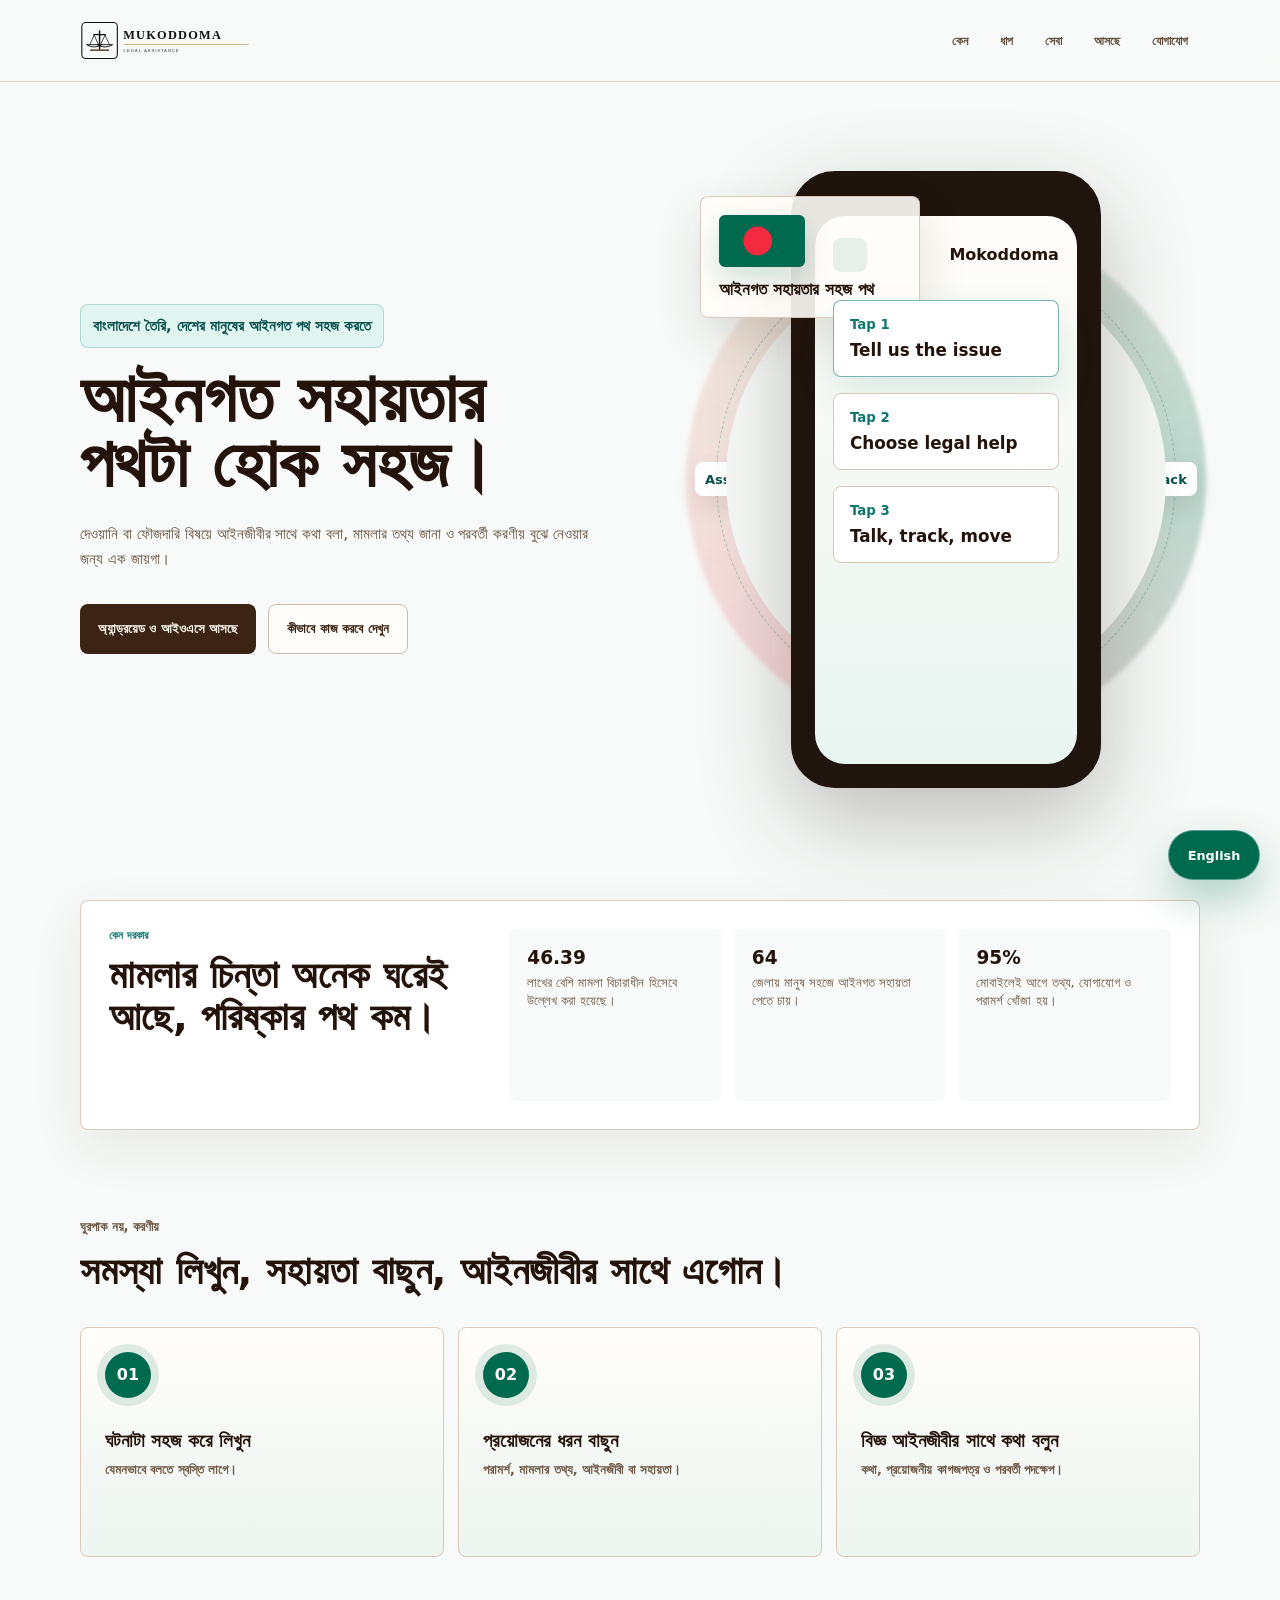
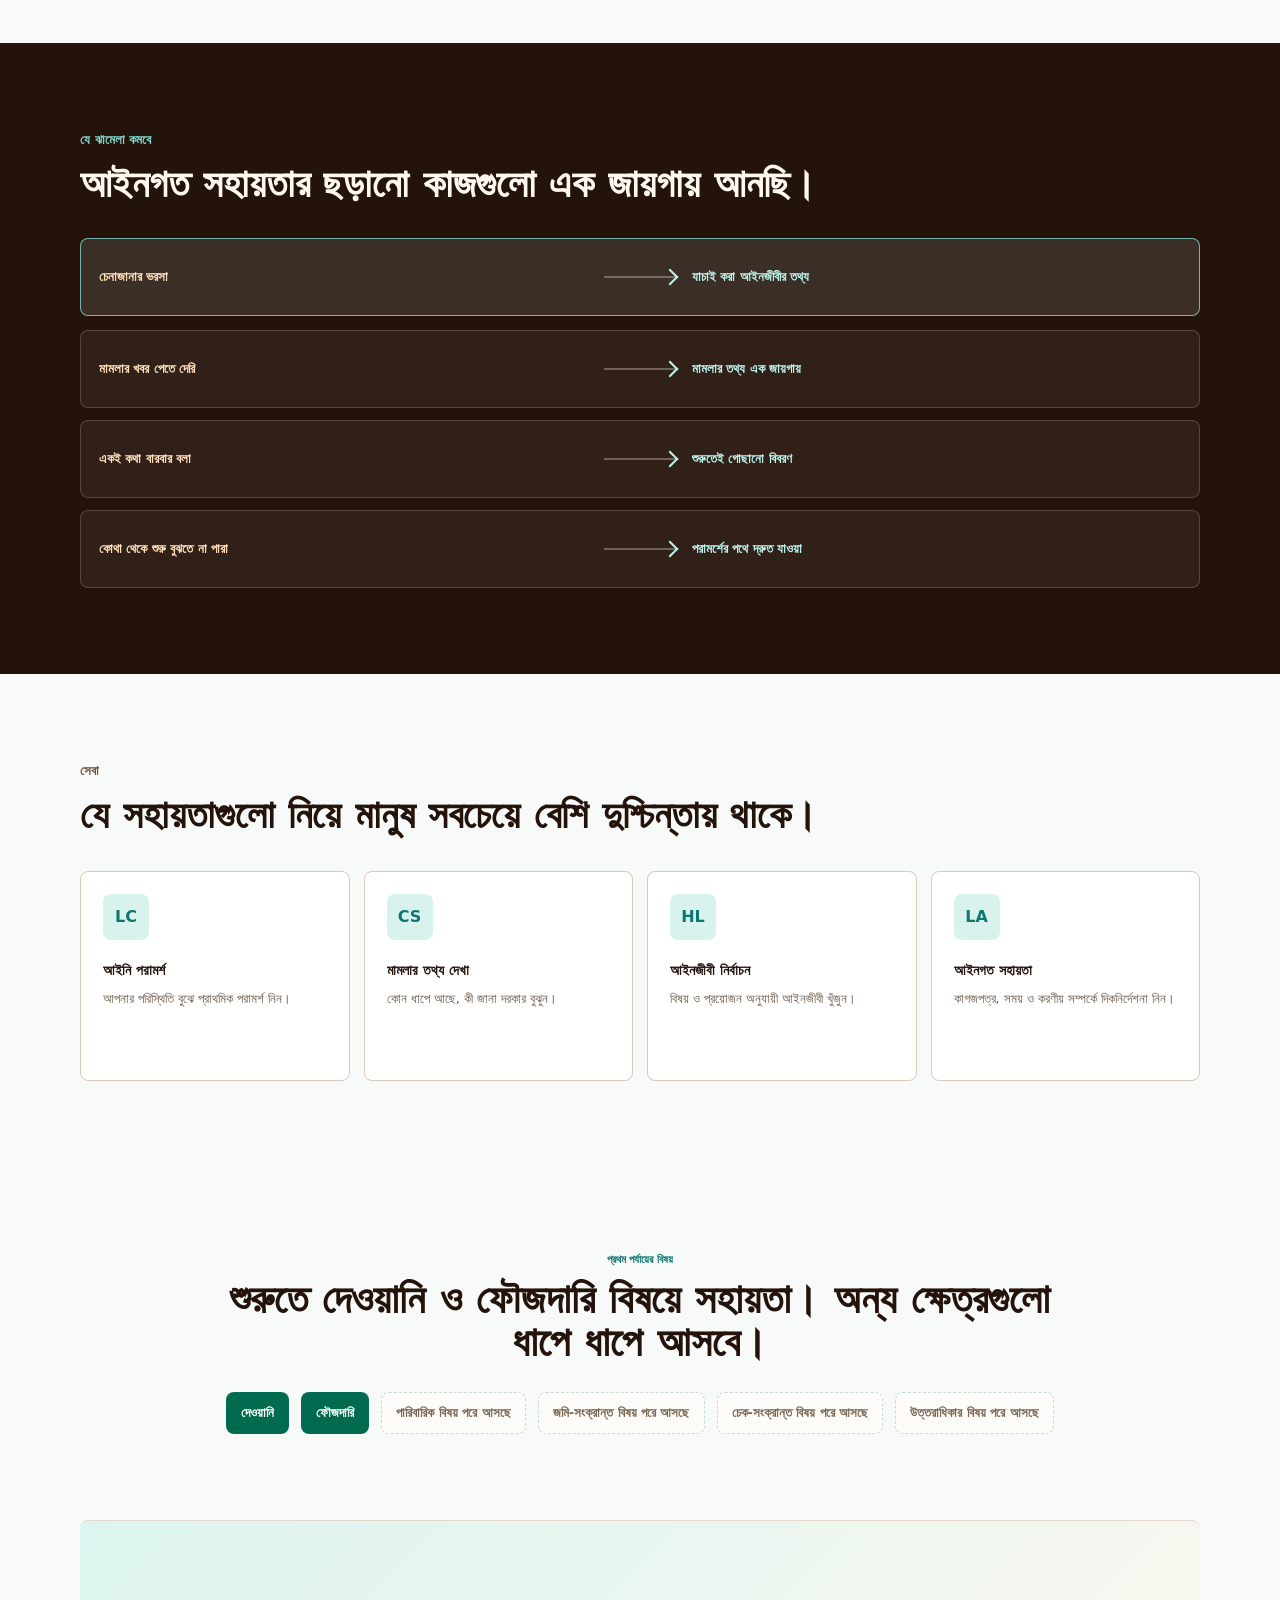
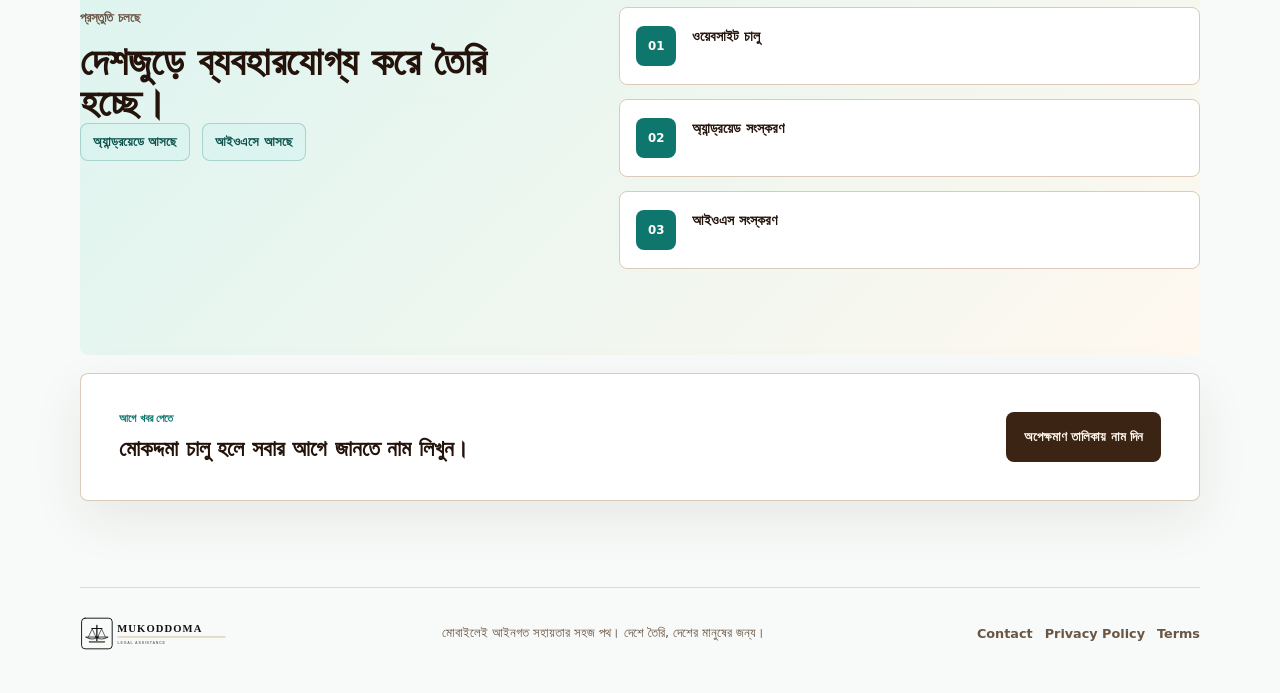
==== index.html @ 07369070 "Improve contact email fallback" ====
<!doctype html>
<html lang="en">
  <head>
    <meta charset="utf-8">
    <meta name="viewport" content="width=device-width, initial-scale=1">
    <meta name="theme-color" content="#f7efe5">
    <meta name="description" content="Mokoddoma is Bangladesh's own mobile-first legal help platform, launching soon on Android and iOS for faster lawyer consultation, case tracking, and legal assistance.">
    <meta name="robots" content="index, follow">
    <meta property="og:type" content="website">
    <meta property="og:url" content="https://mokoddoma.com/">
    <meta property="og:title" content="Mokoddoma | Bangladesh's Legal Help App, Launching Soon">
    <meta property="og:description" content="Built for Bangladesh: legal consultation, case status support, verified lawyer discovery, and guidance in Bangla and English.">
    <meta property="og:image" content="https://mokoddoma.com/assets/og.png">
    <meta name="twitter:card" content="summary_large_image">
    <meta name="twitter:title" content="Mokoddoma | Bangladesh's Legal Help App">
    <meta name="twitter:description" content="Bangladesh's mobile-first legal help app. Android and iOS launching soon.">
    <title>Mokoddoma | Bangladesh's Legal Help App</title>
    <link rel="canonical" href="https://mokoddoma.com/">
    <link rel="icon" href="./assets/favicon.png">
    <link rel="preload" href="./assets/mukoddoma_logo_en_whitebg.svg" as="image">
    <link rel="preload" href="./assets/bangladesh-flag.svg" as="image">
    <link rel="stylesheet" href="./styles.css">
    <script type="application/ld+json">
      {
        "@context": "https://schema.org",
        "@type": "LegalService",
        "name": "Mokoddoma",
        "alternateName": "Mukadma",
        "url": "https://mokoddoma.com/",
        "description": "Mokoddoma is Bangladesh's own mobile-first legal services platform for lawyer consultation, case status support, verified lawyer discovery, and guided legal assistance.",
        "areaServed": {
          "@type": "Country",
          "name": "Bangladesh"
        },
        "availableLanguage": ["Bangla", "English"],
        "serviceType": [
          "Legal Consultancy",
          "Case Status Check",
          "Hire a Lawyer",
          "Legal Assistance"
        ]
      }
    </script>
  </head>
  <body data-lang="bn">
    <header class="site-header">
      <a class="site-logo" href="./" aria-label="Mokoddoma home">
        <img src="./assets/mukoddoma_logo_en_whitebg.svg" alt="Mokoddoma">
      </a>
      <nav class="site-nav" aria-label="Primary navigation">
        <a href="#why"><span class="lang-en">Why</span><span class="lang-bn">কেন</span></a>
        <a href="#instant"><span class="lang-en">Instant</span><span class="lang-bn">ধাপ</span></a>
        <a href="#services"><span class="lang-en">Services</span><span class="lang-bn">সেবা</span></a>
        <a href="#launch"><span class="lang-en">Launch</span><span class="lang-bn">আসছে</span></a>
        <a href="./contact/"><span class="lang-en">Contact</span><span class="lang-bn">যোগাযোগ</span></a>
      </nav>
    </header>

    <main>
      <section class="bd-hero image-hero" aria-labelledby="hero-title">
        <div class="hero-copy reveal">
          <div class="local-badge">
            <span class="lang-en">Built from Bangladesh, for Bangladesh</span>
            <span class="lang-bn">বাংলাদেশে তৈরি, দেশের মানুষের আইনগত পথ সহজ করতে</span>
          </div>
          <h1 id="hero-title">
            <span class="lang-en">Legal help, closer to home.</span>
            <span class="lang-bn">আইনগত সহায়তার পথটা হোক সহজ।</span>
          </h1>
          <p class="hero-lede compact">
            <span class="lang-en">Lawyer discovery, consultation, case tracking, and guidance in one mobile app.</span>
            <span class="lang-bn">দেওয়ানি বা ফৌজদারি বিষয়ে আইনজীবীর সাথে কথা বলা, মামলার তথ্য জানা ও পরবর্তী করণীয় বুঝে নেওয়ার জন্য এক জায়গা।</span>
          </p>
          <div class="hero-actions" aria-label="Main actions">
            <a class="primary-link" href="#launch">
              <span class="lang-en">Android & iOS launching soon</span>
              <span class="lang-bn">অ্যান্ড্রয়েড ও আইওএসে আসছে</span>
            </a>
            <a class="secondary-link" href="#instant">
              <span class="lang-en">See the instant path</span>
              <span class="lang-bn">কীভাবে কাজ করবে দেখুন</span>
            </a>
          </div>
        </div>

        <div class="bd-motion-stage reveal" aria-label="Mokoddoma app preview">
          <div class="bd-flag-card">
            <img src="./assets/bangladesh-flag.svg" alt="">
            <strong><span class="lang-en">Our legal path</span><span class="lang-bn">আইনগত সহায়তার সহজ পথ</span></strong>
          </div>
          <div class="phone-mockup local-phone" aria-hidden="true">
            <div class="phone-speaker"></div>
            <div class="phone-screen">
              <div class="app-topbar">
                <span></span>
                <strong>Mokoddoma</strong>
              </div>
              <div class="app-card active">
                <small>Tap 1</small>
                <b>Tell us the issue</b>
              </div>
              <div class="app-card">
                <small>Tap 2</small>
                <b>Choose legal help</b>
              </div>
              <div class="app-card">
                <small>Tap 3</small>
                <b>Talk, track, move</b>
              </div>
            </div>
          </div>
          <div class="orbit-ring" aria-hidden="true">
            <span>Consult</span>
            <span>Track</span>
            <span>Hire</span>
            <span>Assist</span>
          </div>
        </div>
      </section>

      <section class="proof-strip local-proof reveal" id="why" aria-labelledby="why-title">
        <div>
          <p class="eyebrow"><span class="lang-en">Why we are building</span><span class="lang-bn">কেন দরকার</span></p>
          <h2 id="why-title">
            <span class="lang-en">Legal stress is already in our homes.</span>
            <span class="lang-bn">মামলার চিন্তা অনেক ঘরেই আছে, পরিষ্কার পথ কম।</span>
          </h2>
        </div>
        <div class="proof-grid">
          <article>
            <strong>46.39</strong>
            <span class="lang-en">lakh pending cases reported in 2026.</span>
            <span class="lang-bn">লাখের বেশি মামলা বিচারাধীন হিসেবে উল্লেখ করা হয়েছে।</span>
          </article>
          <article>
            <strong>64</strong>
            <span class="lang-en">districts need simpler legal access.</span>
            <span class="lang-bn">জেলায় মানুষ সহজে আইনগত সহায়তা পেতে চায়।</span>
          </article>
          <article>
            <strong>95%</strong>
            <span class="lang-en">Android-first mobile reality, with iOS included.</span>
            <span class="lang-bn">মোবাইলেই আগে তথ্য, যোগাযোগ ও পরামর্শ খোঁজা হয়।</span>
          </article>
        </div>
      </section>

      <section class="instant-section" id="instant" aria-labelledby="instant-title">
        <div class="section-heading reveal">
          <p class="eyebrow"><span class="lang-en">Less waiting, more direction</span><span class="lang-bn">ঘুরপাক নয়, করণীয়</span></p>
          <h2 id="instant-title">
            <span class="lang-en">From confusion to action in three moves.</span>
            <span class="lang-bn">সমস্যা লিখুন, সহায়তা বাছুন, আইনজীবীর সাথে এগোন।</span>
          </h2>
        </div>
        <div class="instant-path">
          <article class="instant-card reveal">
            <span>01</span>
            <h3><span class="lang-en">Write it your way</span><span class="lang-bn">ঘটনাটা সহজ করে লিখুন</span></h3>
            <p><span class="lang-en">Bangla or English.</span><span class="lang-bn">যেমনভাবে বলতে স্বস্তি লাগে।</span></p>
          </article>
          <article class="instant-card reveal">
            <span>02</span>
            <h3><span class="lang-en">Pick the help</span><span class="lang-bn">প্রয়োজনের ধরন বাছুন</span></h3>
            <p><span class="lang-en">Consult, track, hire, assist.</span><span class="lang-bn">পরামর্শ, মামলার তথ্য, আইনজীবী বা সহায়তা।</span></p>
          </article>
          <article class="instant-card reveal">
            <span>03</span>
            <h3><span class="lang-en">Move with a lawyer</span><span class="lang-bn">বিজ্ঞ আইনজীবীর সাথে কথা বলুন</span></h3>
            <p><span class="lang-en">Chat, video, documents.</span><span class="lang-bn">কথা, প্রয়োজনীয় কাগজপত্র ও পরবর্তী পদক্ষেপ।</span></p>
          </article>
        </div>
      </section>

      <section class="comparison-section local-dark" aria-labelledby="solution-title">
        <div class="section-heading reveal">
          <p class="eyebrow"><span class="lang-en">What changes</span><span class="lang-bn">যে ঝামেলা কমবে</span></p>
          <h2 id="solution-title">
            <span class="lang-en">The scattered steps come together.</span>
            <span class="lang-bn">আইনগত সহায়তার ছড়ানো কাজগুলো এক জায়গায় আনছি।</span>
          </h2>
        </div>
        <div class="comparison-board reveal" data-comparison-board>
          <button class="comparison-row is-active" type="button">
            <span class="before"><span class="lang-en">Ask around</span><span class="lang-bn">চেনাজানার ভরসা</span></span>
            <span class="bridge" aria-hidden="true"></span>
            <span class="after"><span class="lang-en">Find verified lawyers</span><span class="lang-bn">যাচাই করা আইনজীবীর তথ্য</span></span>
          </button>
          <button class="comparison-row" type="button">
            <span class="before"><span class="lang-en">Lose updates</span><span class="lang-bn">মামলার খবর পেতে দেরি</span></span>
            <span class="bridge" aria-hidden="true"></span>
            <span class="after"><span class="lang-en">Track case progress</span><span class="lang-bn">মামলার তথ্য এক জায়গায়</span></span>
          </button>
          <button class="comparison-row" type="button">
            <span class="before"><span class="lang-en">Explain repeatedly</span><span class="lang-bn">একই কথা বারবার বলা</span></span>
            <span class="bridge" aria-hidden="true"></span>
            <span class="after"><span class="lang-en">Structured intake</span><span class="lang-bn">শুরুতেই গোছানো বিবরণ</span></span>
          </button>
          <button class="comparison-row" type="button">
            <span class="before"><span class="lang-en">Wait for direction</span><span class="lang-bn">কোথা থেকে শুরু বুঝতে না পারা</span></span>
            <span class="bridge" aria-hidden="true"></span>
            <span class="after"><span class="lang-en">Consult faster</span><span class="lang-bn">পরামর্শের পথে দ্রুত যাওয়া</span></span>
          </button>
        </div>
      </section>

      <section class="section-band" id="services" aria-labelledby="services-title">
        <div class="section-heading reveal">
          <p class="eyebrow"><span class="lang-en">Services</span><span class="lang-bn">সেবা</span></p>
          <h2 id="services-title">
            <span class="lang-en">The help people actually look for.</span>
            <span class="lang-bn">যে সহায়তাগুলো নিয়ে মানুষ সবচেয়ে বেশি দুশ্চিন্তায় থাকে।</span>
          </h2>
        </div>
        <div class="service-grid motion-grid">
          <article class="service-card reveal">
            <span class="service-icon" aria-hidden="true">LC</span>
            <h3><span class="lang-en">Legal Consultancy</span><span class="lang-bn">আইনি পরামর্শ</span></h3>
            <p><span class="lang-en">Talk to a lawyer.</span><span class="lang-bn">আপনার পরিস্থিতি বুঝে প্রাথমিক পরামর্শ নিন।</span></p>
          </article>
          <article class="service-card reveal">
            <span class="service-icon" aria-hidden="true">CS</span>
            <h3><span class="lang-en">Case Status Check</span><span class="lang-bn">মামলার তথ্য দেখা</span></h3>
            <p><span class="lang-en">Know what changed.</span><span class="lang-bn">কোন ধাপে আছে, কী জানা দরকার বুঝুন।</span></p>
          </article>
          <article class="service-card reveal">
            <span class="service-icon" aria-hidden="true">HL</span>
            <h3><span class="lang-en">Hire a Lawyer</span><span class="lang-bn">আইনজীবী নির্বাচন</span></h3>
            <p><span class="lang-en">Find the right fit.</span><span class="lang-bn">বিষয় ও প্রয়োজন অনুযায়ী আইনজীবী খুঁজুন।</span></p>
          </article>
          <article class="service-card reveal">
            <span class="service-icon" aria-hidden="true">LA</span>
            <h3><span class="lang-en">Legal Assistance</span><span class="lang-bn">আইনগত সহায়তা</span></h3>
            <p><span class="lang-en">Get the next step.</span><span class="lang-bn">কাগজপত্র, সময় ও করণীয় সম্পর্কে দিকনির্দেশনা নিন।</span></p>
          </article>
        </div>
      </section>

      <section class="case-cloud reveal" aria-labelledby="case-title">
        <p class="eyebrow"><span class="lang-en">Case types</span><span class="lang-bn">প্রথম পর্যায়ের বিষয়</span></p>
        <h2 id="case-title">
          <span class="lang-en">Civil and criminal support first. More categories soon.</span>
          <span class="lang-bn">শুরুতে দেওয়ানি ও ফৌজদারি বিষয়ে সহায়তা। অন্য ক্ষেত্রগুলো ধাপে ধাপে আসবে।</span>
        </h2>
        <div class="case-chips" aria-label="Supported case categories">
          <span class="is-live"><span class="lang-en">Civil</span><span class="lang-bn">দেওয়ানি</span></span>
          <span class="is-live"><span class="lang-en">Criminal</span><span class="lang-bn">ফৌজদারি</span></span>
          <span class="is-soon"><span class="lang-en">Family coming soon</span><span class="lang-bn">পারিবারিক বিষয় পরে আসছে</span></span>
          <span class="is-soon"><span class="lang-en">Land coming soon</span><span class="lang-bn">জমি-সংক্রান্ত বিষয় পরে আসছে</span></span>
          <span class="is-soon"><span class="lang-en">Cheque coming soon</span><span class="lang-bn">চেক-সংক্রান্ত বিষয় পরে আসছে</span></span>
          <span class="is-soon"><span class="lang-en">Inheritance coming soon</span><span class="lang-bn">উত্তরাধিকার বিষয় পরে আসছে</span></span>
        </div>
      </section>

      <section class="launch-section launch-bd" id="launch" aria-labelledby="launch-title">
        <div class="launch-copy reveal">
          <p class="eyebrow"><span class="lang-en">Launching soon</span><span class="lang-bn">প্রস্তুতি চলছে</span></p>
          <h2 id="launch-title">
            <span class="lang-en">Launching across Bangladesh.</span>
            <span class="lang-bn">দেশজুড়ে ব্যবহারযোগ্য করে তৈরি হচ্ছে।</span>
          </h2>
          <div class="store-row" aria-label="App availability">
            <span><span class="lang-en">Android coming soon</span><span class="lang-bn">অ্যান্ড্রয়েডে আসছে</span></span>
            <span><span class="lang-en">iOS coming soon</span><span class="lang-bn">আইওএসে আসছে</span></span>
          </div>
        </div>
        <div class="launch-timeline reveal" aria-label="Launch roadmap">
          <div>
            <span>01</span>
            <strong><span class="lang-en">Website live</span><span class="lang-bn">ওয়েবসাইট চালু</span></strong>
          </div>
          <div>
            <span>02</span>
            <strong><span class="lang-en">Android app</span><span class="lang-bn">অ্যান্ড্রয়েড সংস্করণ</span></strong>
          </div>
          <div>
            <span>03</span>
            <strong><span class="lang-en">iOS app</span><span class="lang-bn">আইওএস সংস্করণ</span></strong>
          </div>
        </div>
      </section>

      <section class="waitlist-section reveal" aria-labelledby="waitlist-title">
        <div>
          <p class="eyebrow"><span class="lang-en">Early access</span><span class="lang-bn">আগে খবর পেতে</span></p>
          <h2 id="waitlist-title">
            <span class="lang-en">Be first to know when Mokoddoma opens.</span>
            <span class="lang-bn">মোকদ্দমা চালু হলে সবার আগে জানতে নাম লিখুন।</span>
          </h2>
        </div>
        <a class="primary-link" href="./contact/?type=waitlist">
          <span class="lang-en">Join waitlist</span>
          <span class="lang-bn">অপেক্ষমাণ তালিকায় নাম দিন</span>
        </a>
      </section>
    </main>

    <button class="language-toggle" type="button" data-language-toggle aria-label="Switch to Bangla">
      <span class="lang-en">বাংলা</span>
      <span class="lang-bn">English</span>
    </button>

    <footer class="site-footer">
      <img src="./assets/mukoddoma_logo_en_whitebg.svg" alt="Mokoddoma">
      <p><span class="lang-en">Bangladesh's own mobile-first legal help app. Launching soon.</span><span class="lang-bn">মোবাইলেই আইনগত সহায়তার সহজ পথ। দেশে তৈরি, দেশের মানুষের জন্য।</span></p>
      <nav class="footer-links" aria-label="Footer navigation">
        <a href="./contact/">Contact</a>
        <a href="./privacy/">Privacy Policy</a>
        <a href="./terms/">Terms</a>
      </nav>
    </footer>
    <script src="./site.js"></script>
  </body>
</html>
---- styles.css ----
:root {
  color-scheme: light;
  --primary: #3b2414;
  --primary-strong: #24130b;
  --accent: #0f766e;
  --accent-strong: #0b514c;
  --accent-soft: #d8f3ee;
  --gold: #b7791f;
  --ink: #2c221c;
  --paper: #f7faf8;
  --paper-warm: #fff8ef;
  --surface: #ffffff;
  --surface-warm: #edf5f1;
  --text: #3b2414;
  --muted: #806852;
  --border: #d8c6b5;
  --error: #c8352d;
  --success: #2e7d32;
  --focus: #2563eb;
  font-family: Inter, ui-sans-serif, system-ui, -apple-system, BlinkMacSystemFont, "Segoe UI", sans-serif;
}

* {
  box-sizing: border-box;
}

html {
  scroll-behavior: smooth;
}

body {
  min-height: 100vh;
  margin: 0;
  background: var(--paper);
  color: var(--text);
  overflow-x: hidden;
}

a {
  color: inherit;
}

[data-lang="en"] .lang-bn,
[data-lang="bn"] .lang-en {
  display: none !important;
}

[data-lang="bn"] {
  font-family: Inter, ui-sans-serif, system-ui, -apple-system, BlinkMacSystemFont, "Segoe UI", "Noto Sans Bengali", sans-serif;
}

.site-header {
  position: sticky;
  top: 0;
  z-index: 20;
  width: 100%;
  min-height: 82px;
  display: flex;
  align-items: center;
  justify-content: space-between;
  gap: 24px;
  padding: 18px max(20px, calc((100% - 1120px) / 2));
  border-bottom: 1px solid rgba(216, 198, 181, 0.7);
  background: rgba(247, 250, 248, 0.88);
  backdrop-filter: blur(18px);
}

.site-logo {
  display: inline-flex;
  align-items: center;
  flex: 0 0 auto;
}

.site-logo img {
  width: 174px;
  height: auto;
  display: block;
}

.site-nav {
  display: flex;
  align-items: center;
  gap: 8px;
  flex-wrap: wrap;
  justify-content: flex-end;
  color: #5f4c3c;
  font-size: 0.94rem;
  font-weight: 700;
}

.site-nav a {
  min-height: 40px;
  display: inline-flex;
  align-items: center;
  padding: 0 12px;
  border-radius: 8px;
  text-decoration: none;
}

.site-nav a:hover,
.site-nav a:focus-visible {
  background: var(--surface-warm);
  color: var(--primary-strong);
  outline: none;
}

.bd-hero {
  width: min(1120px, calc(100% - 40px));
  min-height: calc(100vh - 82px);
  display: grid;
  grid-template-columns: minmax(0, 1fr) minmax(340px, 0.95fr);
  gap: clamp(32px, 6vw, 86px);
  align-items: center;
  margin: 0 auto;
  padding: 52px 0 76px;
}

.bd-hero h1 {
  max-width: 760px;
  margin: 0;
  color: var(--primary-strong);
  font-size: 5.4rem;
  line-height: 0.94;
  letter-spacing: 0;
}

.compact {
  max-width: 620px;
}

.local-badge {
  min-height: 44px;
  display: inline-flex;
  align-items: center;
  gap: 10px;
  margin-bottom: 18px;
  border: 1px solid rgba(15, 118, 110, 0.24);
  border-radius: 8px;
  padding: 0 12px;
  background: rgba(216, 243, 238, 0.72);
  color: var(--accent-strong);
  font-size: 0.92rem;
  font-weight: 900;
}

.bd-motion-stage {
  position: relative;
  min-height: 650px;
  display: grid;
  place-items: center;
  isolation: isolate;
}

.human-hero {
  position: relative;
  min-height: 560px;
  isolation: isolate;
}

.human-hero::before {
  content: "";
  position: absolute;
  inset: 48px 24px 12px;
  border-radius: 50%;
  background:
    radial-gradient(circle at 42% 42%, rgba(244, 42, 65, 0.18), transparent 30%),
    radial-gradient(circle, rgba(0, 106, 78, 0.22), rgba(216, 243, 238, 0.2) 58%, transparent 70%);
  animation: breathe 6s ease-in-out infinite;
  z-index: -1;
}

.human-hero img {
  width: 100%;
  height: min(560px, 68vh);
  min-height: 440px;
  display: block;
  object-fit: cover;
  border: 1px solid rgba(216, 198, 181, 0.9);
  border-radius: 8px;
  box-shadow: 0 28px 76px rgba(59, 36, 20, 0.2);
  animation: human-float 5.6s ease-in-out infinite;
}

.human-float {
  position: absolute;
  min-height: 42px;
  display: inline-flex;
  align-items: center;
  border: 1px solid rgba(255, 255, 255, 0.78);
  border-radius: 8px;
  padding: 0 14px;
  background: rgba(255, 253, 249, 0.9);
  color: var(--accent-strong);
  box-shadow: 0 18px 42px rgba(44, 34, 28, 0.16);
  backdrop-filter: blur(14px);
  animation: card-float 5.4s ease-in-out infinite;
}

.human-float-one {
  left: 22px;
  top: 34px;
}

.human-float-two {
  right: 18px;
  top: 46%;
  animation-delay: 700ms;
}

.human-float-three {
  left: 50%;
  bottom: 28px;
  animation-delay: 1200ms;
}

.bd-motion-stage::before {
  content: "";
  position: absolute;
  width: 520px;
  height: 520px;
  border-radius: 50%;
  background:
    conic-gradient(from 90deg, rgba(0, 106, 78, 0.24), rgba(244, 42, 65, 0.16), rgba(183, 121, 31, 0.12), rgba(0, 106, 78, 0.24));
  filter: blur(2px);
  animation: slow-spin 18s linear infinite;
  z-index: -2;
}

.bd-motion-stage::after {
  content: "";
  position: absolute;
  width: 440px;
  height: 440px;
  border-radius: 50%;
  background: var(--paper);
  z-index: -1;
}

.bd-flag-card {
  position: absolute;
  top: 42px;
  left: 8px;
  width: 220px;
  display: grid;
  gap: 12px;
  padding: 18px;
  border: 1px solid rgba(216, 198, 181, 0.9);
  border-radius: 8px;
  background: rgba(255, 253, 249, 0.9);
  box-shadow: 0 18px 48px rgba(59, 36, 20, 0.12);
  animation: card-float 5.2s ease-in-out infinite;
}

.bd-flag-card strong {
  color: var(--primary-strong);
  font-size: 1.08rem;
}

.bd-flag-card img {
  width: 86px;
  height: auto;
  display: block;
  box-shadow: 0 12px 28px rgba(0, 106, 78, 0.18);
}

.local-phone {
  transform-origin: center;
}

.orbit-ring {
  position: absolute;
  width: 460px;
  height: 460px;
  border: 1px dashed rgba(15, 118, 110, 0.32);
  border-radius: 50%;
  animation: slow-spin 24s linear infinite;
  z-index: -1;
}

.orbit-ring span {
  position: absolute;
  min-height: 34px;
  display: inline-flex;
  align-items: center;
  border-radius: 8px;
  padding: 0 10px;
  background: var(--surface);
  color: var(--accent-strong);
  font-size: 0.82rem;
  font-weight: 900;
  box-shadow: 0 10px 24px rgba(59, 36, 20, 0.1);
}

.orbit-ring span:nth-child(1) {
  top: -17px;
  left: 50%;
  transform: translateX(-50%);
}

.orbit-ring span:nth-child(2) {
  top: 50%;
  right: -22px;
  transform: translateY(-50%);
}

.orbit-ring span:nth-child(3) {
  bottom: -17px;
  left: 50%;
  transform: translateX(-50%);
}

.orbit-ring span:nth-child(4) {
  top: 50%;
  left: -22px;
  transform: translateY(-50%);
}

.local-proof {
  margin-top: 22px;
}

.proof-strip,
.instant-section,
.section-band,
.comparison-section,
.case-cloud,
.launch-section {
  position: relative;
  overflow: hidden;
}

.instant-section,
.case-cloud {
  width: min(1120px, calc(100% - 40px));
  margin: 0 auto;
  padding: 86px 0;
}

.instant-path {
  display: grid;
  grid-template-columns: repeat(3, minmax(0, 1fr));
  gap: 14px;
}

.instant-card {
  min-height: 230px;
  padding: 24px;
  border: 1px solid #dbc9ba;
  border-radius: 8px;
  background: linear-gradient(180deg, #fffdf9, #edf5f1);
  transition: transform 240ms ease, box-shadow 240ms ease;
}

.instant-card:hover {
  transform: translateY(-8px);
  box-shadow: 0 22px 48px rgba(15, 118, 110, 0.12);
}

.instant-card > span {
  width: 46px;
  height: 46px;
  display: grid;
  place-items: center;
  margin-bottom: 32px;
  border-radius: 50%;
  background: #006a4e;
  color: #ffffff;
  font-weight: 900;
  box-shadow: 0 0 0 8px rgba(0, 106, 78, 0.12);
}

.instant-card h3,
.case-cloud h2 {
  margin: 0;
  color: var(--primary-strong);
}

.instant-card h3 {
  font-size: 1.45rem;
}

.instant-card p {
  margin: 10px 0 0;
  color: #6f5a48;
  font-weight: 800;
}

.local-dark {
  background:
    linear-gradient(135deg, rgba(0, 106, 78, 0.98), rgba(36, 19, 11, 0.98));
}

.motion-grid .service-card {
  min-height: 210px;
  transition: transform 240ms ease, border-color 240ms ease;
}

.motion-grid .service-card:hover {
  border-color: rgba(0, 106, 78, 0.5);
  transform: translateY(-8px) rotate(-1deg);
}

.case-cloud {
  text-align: center;
}

.case-cloud h2 {
  max-width: 820px;
  margin-inline: auto;
  font-size: 3.2rem;
  line-height: 1.05;
}

.case-chips {
  display: flex;
  flex-wrap: wrap;
  justify-content: center;
  gap: 12px;
  margin-top: 28px;
}

.case-chips > span {
  min-height: 42px;
  display: inline-flex;
  align-items: center;
  border: 1px solid rgba(15, 118, 110, 0.24);
  border-radius: 8px;
  padding: 0 14px;
  background: var(--surface);
  color: var(--accent-strong);
  font-weight: 900;
  animation: chip-bob 4s ease-in-out infinite;
}

.case-chips > .is-live {
  background: #006a4e;
  color: #ffffff;
}

.case-chips > .is-soon {
  border-style: dashed;
  background: rgba(255, 253, 249, 0.72);
  color: #7c6856;
}

.case-chips > span:nth-child(2n) {
  animation-delay: 600ms;
}

.case-chips > span:nth-child(3n) {
  animation-delay: 1200ms;
}

.launch-bd {
  align-items: center;
  border-top: 0;
  border-radius: 8px;
  padding: clamp(64px, 6vw, 92px);
  padding-inline: clamp(72px, 7vw, 112px);
  background:
    linear-gradient(135deg, rgba(216, 243, 238, 0.86), rgba(255, 248, 239, 0.94));
}

.hero-section,
.section-band,
.split-section,
.comparison-section,
.proof-strip,
.launch-section,
.waitlist-section,
.source-section,
.site-footer {
  width: min(1120px, calc(100% - 40px));
  margin: 0 auto;
}

.hero-section {
  min-height: calc(100vh - 82px);
  display: grid;
  grid-template-columns: minmax(0, 1.03fr) minmax(340px, 0.97fr);
  gap: clamp(30px, 5vw, 74px);
  align-items: center;
  padding: 54px 0 76px;
}

.hero-copy {
  max-width: 720px;
}

.eyebrow {
  margin: 0 0 12px;
  color: var(--accent);
  font-size: 0.82rem;
  font-weight: 900;
  letter-spacing: 0;
  text-transform: uppercase;
}

.hero-section h1,
.proof-strip h2,
.section-heading h2,
.split-section h2,
.launch-section h2,
.source-section h2 {
  margin: 0;
  color: var(--primary-strong);
  letter-spacing: 0;
}

.hero-section h1 {
  max-width: 780px;
  font-size: 5rem;
  line-height: 0.96;
}

.hero-lede {
  max-width: 700px;
  margin: 26px 0 0;
  color: #65503e;
  font-size: 1.2rem;
  line-height: 1.62;
}

.hero-actions,
.launch-badges,
.store-row,
.source-links {
  display: flex;
  flex-wrap: wrap;
  align-items: center;
  gap: 12px;
}

.hero-actions {
  margin-top: 32px;
}

.primary-link,
.secondary-link {
  min-height: 50px;
  display: inline-flex;
  align-items: center;
  justify-content: center;
  border-radius: 8px;
  padding: 0 18px;
  font-weight: 900;
  text-decoration: none;
}

.primary-link {
  background: var(--primary);
  color: #fff8ef;
}

.secondary-link {
  border: 1px solid #cfbaaa;
  background: #fffdf9;
  color: var(--primary);
}

.primary-link:hover,
.primary-link:focus-visible,
.secondary-link:hover,
.secondary-link:focus-visible {
  outline: 3px solid rgba(15, 118, 110, 0.22);
  outline-offset: 3px;
}

.launch-badges {
  margin-top: 20px;
}

.launch-badges > span,
.store-row > span {
  min-height: 38px;
  display: inline-flex;
  align-items: center;
  border: 1px solid rgba(15, 118, 110, 0.25);
  border-radius: 8px;
  padding: 0 12px;
  background: rgba(216, 243, 238, 0.65);
  color: var(--accent-strong);
  font-size: 0.9rem;
  font-weight: 900;
}

.waitlist-section {
  display: grid;
  grid-template-columns: minmax(0, 1fr) auto;
  gap: 24px;
  align-items: center;
  margin-top: 18px;
  margin-bottom: 86px;
  border: 1px solid rgba(216, 198, 181, 0.9);
  border-radius: 8px;
  padding: clamp(24px, 4vw, 38px);
  background: var(--surface);
  box-shadow: 0 18px 52px rgba(59, 36, 20, 0.08);
}

.waitlist-section h2 {
  max-width: 720px;
  margin: 0;
  color: var(--primary-strong);
  font-size: 1.7rem;
  line-height: 1.14;
}

.phone-stage {
  position: relative;
  min-height: 620px;
  display: grid;
  place-items: center;
  isolation: isolate;
}

.phone-stage::before {
  content: "";
  position: absolute;
  width: 420px;
  height: 420px;
  border-radius: 50%;
  background: radial-gradient(circle, rgba(15, 118, 110, 0.22), rgba(183, 121, 31, 0.08) 55%, transparent 72%);
  animation: breathe 6s ease-in-out infinite;
  z-index: -1;
}

.phone-mockup {
  width: min(310px, 78vw);
  min-height: 590px;
  padding: 14px;
  border: 10px solid #20140e;
  border-radius: 44px;
  background: #20140e;
  box-shadow: 0 32px 90px rgba(44, 34, 28, 0.28);
  animation: phone-float 5s ease-in-out infinite;
}

.phone-speaker {
  width: 86px;
  height: 22px;
  margin: 0 auto -1px;
  border-radius: 0 0 18px 18px;
  background: #20140e;
}

.phone-screen {
  min-height: 548px;
  display: grid;
  align-content: start;
  gap: 16px;
  padding: 22px 18px;
  border-radius: 30px;
  background: linear-gradient(180deg, #fffdf9, #e9f5f1);
}

.app-topbar {
  display: flex;
  align-items: center;
  justify-content: space-between;
  margin-bottom: 12px;
}

.app-topbar span {
  width: 34px;
  height: 34px;
  border-radius: 8px;
  background: var(--accent);
}

.app-topbar strong {
  color: var(--primary-strong);
}

.app-card {
  padding: 16px;
  border: 1px solid #d7c7b9;
  border-radius: 8px;
  background: #ffffff;
  transform: translateY(0);
  transition: transform 220ms ease, box-shadow 220ms ease;
}

.app-card.active {
  border-color: rgba(15, 118, 110, 0.55);
  box-shadow: 0 18px 38px rgba(15, 118, 110, 0.12);
}

.app-card:hover {
  transform: translateY(-3px);
}

.app-card small {
  display: block;
  margin-bottom: 8px;
  color: var(--accent);
  font-weight: 900;
}

.app-card b {
  display: block;
  color: var(--primary-strong);
  font-size: 1.05rem;
}

.app-card p {
  margin: 8px 0 0;
  color: #715c49;
  line-height: 1.45;
}

.app-progress {
  display: grid;
  gap: 9px;
  margin-top: 10px;
}

.app-progress span {
  height: 9px;
  border-radius: 999px;
  background: linear-gradient(90deg, var(--accent), rgba(15, 118, 110, 0.15));
}

.app-progress span:nth-child(2) {
  width: 78%;
}

.app-progress span:nth-child(3) {
  width: 52%;
}

.signal-card {
  position: absolute;
  width: 210px;
  padding: 16px;
  border: 1px solid rgba(216, 198, 181, 0.9);
  border-radius: 8px;
  background: rgba(255, 253, 249, 0.9);
  box-shadow: 0 18px 48px rgba(59, 36, 20, 0.12);
  backdrop-filter: blur(14px);
}

.signal-card strong,
.proof-grid strong {
  display: block;
  color: var(--primary-strong);
  font-size: 1.45rem;
}

.signal-card span,
.proof-grid span {
  display: block;
  margin-top: 6px;
  color: #6c5745;
  line-height: 1.42;
}

.signal-card-one {
  top: 52px;
  left: 0;
  animation: card-float 5.4s ease-in-out infinite;
}

.signal-card-two {
  right: 0;
  bottom: 74px;
  animation: card-float 5.4s ease-in-out 900ms infinite;
}

.proof-strip {
  display: grid;
  grid-template-columns: minmax(0, 0.72fr) minmax(0, 1.28fr);
  gap: 28px;
  align-items: stretch;
  padding: 28px;
  border: 1px solid rgba(216, 198, 181, 0.9);
  border-radius: 8px;
  background: var(--surface);
  box-shadow: 0 18px 52px rgba(59, 36, 20, 0.08);
}

.proof-strip h2 {
  font-size: 2.05rem;
  line-height: 1.08;
}

.proof-grid {
  display: grid;
  grid-template-columns: repeat(3, minmax(0, 1fr));
  gap: 12px;
}

.proof-grid article {
  min-height: 172px;
  padding: 18px;
  border-radius: 8px;
  background: #f7faf8;
}

.section-band,
.comparison-section,
.split-section,
.launch-section,
.source-section {
  padding: 86px 0;
}

.section-heading {
  max-width: 800px;
  margin-bottom: 36px;
}

.section-heading h2,
.split-section h2,
.launch-section h2 {
  font-size: 3.05rem;
  line-height: 1.05;
}

.section-heading p,
.split-section p,
.launch-section p,
.source-section p {
  color: #6b5544;
  font-size: 1.04rem;
  line-height: 1.65;
}

.pain-grid,
.service-grid,
.lawyer-grid {
  display: grid;
  grid-template-columns: repeat(4, minmax(0, 1fr));
  gap: 14px;
}

.pain-card,
.service-card,
.lawyer-grid div {
  min-height: 250px;
  padding: 22px;
  border: 1px solid #dbc9ba;
  border-radius: 8px;
  background: var(--surface);
}

.pain-card {
  background:
    linear-gradient(180deg, rgba(255, 253, 249, 0.96), rgba(237, 245, 241, 0.88));
}

.pain-card span {
  display: inline-grid;
  place-items: center;
  width: 42px;
  height: 42px;
  margin-bottom: 24px;
  border-radius: 8px;
  background: #fff0d9;
  color: var(--gold);
  font-weight: 900;
}

.pain-card h3,
.service-card h3,
.case-type-list h3 {
  margin: 0 0 10px;
  color: var(--primary-strong);
  font-size: 1.12rem;
}

.pain-card p,
.service-card p,
.case-type-list p,
.lawyer-grid p {
  margin: 0;
  color: #6f5a48;
  line-height: 1.56;
}

.comparison-section {
  width: 100%;
  max-width: none;
  padding-inline: max(20px, calc((100% - 1120px) / 2));
  background: #24130b;
  color: #fff8ef;
}

.comparison-section .eyebrow {
  color: #80d5ca;
}

.comparison-section h2,
.comparison-section p {
  color: #fff8ef;
}

.comparison-board {
  display: grid;
  gap: 12px;
}

.comparison-row {
  width: 100%;
  min-height: 78px;
  display: grid;
  grid-template-columns: minmax(0, 1fr) 72px minmax(0, 1fr);
  align-items: center;
  gap: 16px;
  margin: 0;
  padding: 18px;
  border: 1px solid rgba(255, 248, 239, 0.18);
  border-radius: 8px;
  background: rgba(255, 248, 239, 0.06);
  color: inherit;
  cursor: pointer;
  text-align: left;
  transition: transform 220ms ease, background 220ms ease, border-color 220ms ease;
}

.comparison-row:hover,
.comparison-row:focus-visible,
.comparison-row.is-active {
  border-color: rgba(128, 213, 202, 0.8);
  background: rgba(216, 243, 238, 0.12);
  outline: none;
  transform: translateY(-2px);
}

.comparison-row span {
  font-weight: 900;
}

.comparison-row .before {
  color: #ffdfbc;
}

.comparison-row .after {
  color: #bdf3eb;
}

.bridge {
  height: 2px;
  position: relative;
  display: block;
  background: rgba(255, 248, 239, 0.3);
}

.bridge::after {
  content: "";
  position: absolute;
  right: 0;
  top: 50%;
  width: 10px;
  height: 10px;
  border-top: 2px solid #bdf3eb;
  border-right: 2px solid #bdf3eb;
  transform: translateY(-50%) rotate(45deg);
}

.service-icon {
  width: 46px;
  height: 46px;
  display: grid;
  place-items: center;
  margin-bottom: 22px;
  border-radius: 8px;
  background: var(--accent-soft);
  color: var(--accent);
  font-weight: 900;
}

.split-section {
  display: grid;
  grid-template-columns: minmax(0, 0.8fr) minmax(0, 1.2fr);
  gap: clamp(28px, 5vw, 68px);
  border-top: 1px solid #e6d8cb;
}

.case-type-list {
  display: grid;
  grid-template-columns: repeat(2, minmax(0, 1fr));
  gap: 16px;
}

.case-type-list article {
  padding: 22px;
  border-left: 4px solid var(--accent);
  background: rgba(255, 253, 249, 0.72);
}

.lawyer-band {
  width: 100%;
  max-width: none;
  padding-inline: max(20px, calc((100% - 1120px) / 2));
  background: #efe4d8;
}

.lawyer-grid {
  grid-template-columns: repeat(3, minmax(0, 1fr));
}

.lawyer-grid div {
  min-height: 176px;
  background: #fffdf9;
}

.lawyer-grid strong {
  display: block;
  margin-bottom: 10px;
  color: var(--primary-strong);
  font-size: 1.06rem;
}

.launch-section {
  display: grid;
  grid-template-columns: minmax(0, 0.9fr) minmax(0, 1.1fr);
  gap: clamp(28px, 5vw, 70px);
  align-items: start;
  border-top: 1px solid #e6d8cb;
}

.launch-timeline {
  position: relative;
  display: grid;
  gap: 14px;
}

.launch-timeline div {
  position: relative;
  min-height: 78px;
  padding: 18px 18px 18px 72px;
  border: 1px solid #dbc9ba;
  border-radius: 8px;
  background: var(--surface);
  transition: transform 240ms ease;
}

.launch-timeline div:hover {
  transform: translateX(8px);
}

.launch-timeline div > span {
  position: absolute;
  left: 16px;
  top: 18px;
  width: 40px;
  height: 40px;
  display: grid;
  place-items: center;
  border-radius: 8px;
  background: var(--accent);
  color: #ffffff;
  font-size: 0.74rem;
  font-weight: 900;
}

.launch-timeline strong {
  color: var(--primary-strong);
  font-size: 1.08rem;
}

.launch-timeline p {
  margin: 8px 0 0;
}

.source-section {
  border-top: 1px solid #e6d8cb;
}

.source-section h2 {
  font-size: 1.45rem;
}

.source-section p {
  max-width: 760px;
}

.source-links a {
  min-height: 38px;
  display: inline-flex;
  align-items: center;
  border: 1px solid #cfbaaa;
  border-radius: 8px;
  padding: 0 12px;
  background: #fffdf9;
  color: var(--primary);
  font-weight: 800;
  text-decoration: none;
}

.source-links a:hover,
.source-links a:focus-visible {
  outline: 3px solid rgba(15, 118, 110, 0.2);
  outline-offset: 2px;
}

.site-footer {
  display: flex;
  align-items: center;
  justify-content: space-between;
  gap: 24px;
  padding: 28px 0 42px;
  border-top: 1px solid #e6d8cb;
  color: #6b5544;
}

.site-footer img {
  width: 150px;
  height: auto;
  display: block;
}

.site-footer p {
  margin: 0;
}

.site-footer a {
  font-weight: 800;
  text-decoration: none;
}

.footer-links {
  display: flex;
  flex-wrap: wrap;
  justify-content: flex-end;
  gap: 12px;
}

.content-page {
  background:
    linear-gradient(180deg, rgba(216, 243, 238, 0.42), transparent 320px),
    var(--paper);
}

.content-shell {
  width: min(960px, calc(100% - 40px));
  margin: 0 auto;
  padding: 64px 0 84px;
}

.content-hero {
  margin-bottom: 34px;
}

.content-hero h1 {
  max-width: 820px;
  margin: 0;
  color: var(--primary-strong);
  font-size: 3.4rem;
  line-height: 1.02;
}

.content-hero p {
  max-width: 720px;
  margin: 18px 0 0;
  color: #6b5544;
  font-size: 1.02rem;
  line-height: 1.65;
}

.content-card,
.contact-card {
  border: 1px solid rgba(216, 198, 181, 0.9);
  border-radius: 8px;
  background: rgba(255, 253, 249, 0.92);
  box-shadow: 0 18px 52px rgba(59, 36, 20, 0.08);
}

.content-card {
  display: grid;
  gap: 26px;
  padding: clamp(24px, 4vw, 42px);
}

.content-card section {
  display: grid;
  gap: 10px;
}

.content-card h2,
.contact-card h2 {
  margin: 0;
  color: var(--primary-strong);
  font-size: 1.35rem;
}

.content-card p,
.content-card li,
.contact-card p {
  margin: 0;
  color: #6f5a48;
  line-height: 1.65;
}

.content-card ul {
  display: grid;
  gap: 8px;
  margin: 0;
  padding-left: 20px;
}

.contact-layout {
  display: grid;
  grid-template-columns: minmax(0, 1.2fr) minmax(260px, 0.8fr);
  gap: 18px;
  align-items: start;
}

.contact-card {
  padding: clamp(22px, 4vw, 36px);
}

.contact-form {
  display: grid;
  gap: 14px;
}

.form-grid {
  display: grid;
  grid-template-columns: repeat(2, minmax(0, 1fr));
  gap: 14px;
}

.form-field {
  display: grid;
  gap: 7px;
}

.form-field.full {
  grid-column: 1 / -1;
}

.form-field input,
.form-field select,
.form-field textarea {
  width: 100%;
  min-height: 50px;
  border: 1px solid var(--border);
  border-radius: 8px;
  background: var(--surface);
  color: var(--text);
  font: inherit;
  padding: 0 14px;
  outline: none;
}

.form-field textarea {
  min-height: 150px;
  padding-block: 12px;
  resize: vertical;
}

.form-field input:focus,
.form-field select:focus,
.form-field textarea:focus {
  border-color: var(--accent);
  box-shadow: 0 0 0 3px rgba(15, 118, 110, 0.14);
}

.honeypot {
  position: absolute;
  left: -9999px;
  opacity: 0;
}

.form-note,
.form-status {
  color: #6f5a48;
  font-size: 0.9rem;
  line-height: 1.55;
}

.form-status[data-type="error"] {
  color: var(--error);
}

.form-status[data-type="success"] {
  color: var(--success);
}

.contact-actions {
  display: flex;
  flex-wrap: wrap;
  gap: 12px;
  align-items: center;
}

.contact-actions button,
.contact-actions a {
  min-height: 50px;
  display: inline-flex;
  align-items: center;
  justify-content: center;
  border-radius: 8px;
  padding: 0 18px;
  font-weight: 900;
  text-decoration: none;
}

.contact-actions a {
  border: 1px solid #cfbaaa;
  background: #fffdf9;
  color: var(--primary);
}

.contact-actions .contact-mail-link-prepared {
  border-color: rgba(15, 118, 110, 0.42);
  background: var(--accent);
  color: #ffffff;
  box-shadow: 0 14px 30px rgba(15, 118, 110, 0.18);
}

.contact-actions .contact-mail-link-prepared[hidden] {
  display: none;
}

.contact-list {
  display: grid;
  gap: 14px;
  margin-top: 18px;
}

.contact-list a {
  color: var(--accent-strong);
  font-weight: 900;
}

.language-toggle {
  position: fixed;
  right: 20px;
  bottom: 20px;
  z-index: 40;
  min-width: 92px;
  min-height: 50px;
  display: inline-flex;
  align-items: center;
  justify-content: center;
  border: 1px solid rgba(255, 255, 255, 0.35);
  border-radius: 999px;
  margin: 0;
  padding: 0 18px;
  background: #006a4e;
  color: #ffffff;
  box-shadow: 0 18px 42px rgba(0, 106, 78, 0.3);
  font-weight: 900;
  animation: language-pulse 2.6s ease-in-out infinite;
}

.language-toggle:hover,
.language-toggle:focus-visible {
  filter: none;
  outline: 4px solid rgba(244, 42, 65, 0.22);
  outline-offset: 3px;
  background: #075a45;
}

body:not(.reset-page) .site-nav {
  font-size: 0.75rem;
}

body:not(.reset-page) .eyebrow {
  font-size: 0.66rem;
}

body:not(.reset-page) .bd-hero h1 {
  font-size: 4.32rem;
}

body:not(.reset-page) .hero-lede {
  font-size: 0.96rem;
}

body:not(.reset-page) .primary-link,
body:not(.reset-page) .secondary-link {
  font-size: 0.8rem;
}

body:not(.reset-page) .proof-strip h2,
body:not(.reset-page) .section-heading h2,
body:not(.reset-page) .split-section h2,
body:not(.reset-page) .launch-section h2 {
  font-size: 2.44rem;
}

body:not(.reset-page) .waitlist-section h2 {
  font-size: 1.36rem;
}

body:not(.reset-page) .case-cloud h2 {
  font-size: 2.56rem;
}

body:not(.reset-page) .section-heading p,
body:not(.reset-page) .split-section p,
body:not(.reset-page) .launch-section p,
body:not(.reset-page) .source-section p {
  font-size: 0.83rem;
}

body:not(.reset-page) .instant-card h3,
body:not(.reset-page) .signal-card strong,
body:not(.reset-page) .proof-grid strong,
body:not(.reset-page) .source-section h2 {
  font-size: 1.16rem;
}

body:not(.reset-page) .pain-card h3,
body:not(.reset-page) .service-card h3,
body:not(.reset-page) .case-type-list h3,
body:not(.reset-page) .lawyer-grid strong,
body:not(.reset-page) .launch-timeline strong {
  font-size: 0.9rem;
}

body:not(.reset-page) .instant-card p,
body:not(.reset-page) .service-card p,
body:not(.reset-page) .proof-grid span,
body:not(.reset-page) .case-chips > span,
body:not(.reset-page) .comparison-row span,
body:not(.reset-page) .store-row > span,
body:not(.reset-page) .waitlist-section .primary-link,
body:not(.reset-page) .site-footer,
body:not(.reset-page) .language-toggle {
  font-size: 0.8rem;
}

.reveal {
  opacity: 0;
  transform: translateY(18px);
  transition: opacity 620ms ease, transform 620ms ease;
}

.reveal.is-visible {
  opacity: 1;
  transform: translateY(0);
}

@keyframes phone-float {
  0%, 100% {
    transform: translateY(0) rotate(-1deg);
  }
  50% {
    transform: translateY(-12px) rotate(1deg);
  }
}

@keyframes card-float {
  0%, 100% {
    transform: translateY(0);
  }
  50% {
    transform: translateY(-10px);
  }
}

@keyframes breathe {
  0%, 100% {
    transform: scale(0.94);
    opacity: 0.8;
  }
  50% {
    transform: scale(1.06);
    opacity: 1;
  }
}

@keyframes slow-spin {
  to {
    transform: rotate(360deg);
  }
}

@keyframes flag-wave {
  0%, 100% {
    transform: skewY(0deg) scaleX(1);
  }
  50% {
    transform: skewY(-5deg) scaleX(0.96);
  }
}

@keyframes chip-bob {
  0%, 100% {
    transform: translateY(0);
  }
  50% {
    transform: translateY(-7px);
  }
}

@keyframes human-float {
  0%, 100% {
    transform: translateY(0) scale(1);
  }
  50% {
    transform: translateY(-10px) scale(1.01);
  }
}

@keyframes language-pulse {
  0%, 100% {
    transform: translateY(0);
    box-shadow: 0 18px 42px rgba(0, 106, 78, 0.3);
  }
  50% {
    transform: translateY(-4px);
    box-shadow: 0 22px 52px rgba(244, 42, 65, 0.22);
  }
}

.page-shell {
  min-height: 100vh;
  display: grid;
  place-items: center;
  padding: 32px 18px;
}

.reset-panel {
  width: min(100%, 430px);
}

.brand-logo {
  display: block;
  width: min(210px, 70vw);
  height: auto;
  margin-bottom: 28px;
}

.lock-mark {
  width: 64px;
  height: 64px;
  display: grid;
  place-items: center;
  margin-bottom: 22px;
  border-radius: 50%;
  background: var(--primary);
  color: var(--paper);
}

.lock-mark svg {
  width: 32px;
  height: 32px;
  fill: currentColor;
}

h1 {
  margin: 0 0 10px;
  font-size: 2.55rem;
  line-height: 1.05;
  letter-spacing: 0;
}

.status-text {
  min-height: 48px;
  margin: 0 0 26px;
  color: var(--muted);
  font-size: 1rem;
  line-height: 1.5;
}

.status-text[data-type="error"],
.form-message[data-type="error"] {
  color: var(--error);
}

.status-text[data-type="success"],
.form-message[data-type="success"] {
  color: var(--success);
}

.reset-form {
  display: grid;
  gap: 12px;
}

label {
  font-size: 0.92rem;
  font-weight: 700;
}

input {
  width: 100%;
  min-height: 52px;
  margin-bottom: 4px;
  border: 1px solid var(--border);
  border-radius: 8px;
  background: var(--surface);
  color: var(--text);
  font: inherit;
  font-size: 1rem;
  padding: 0 15px;
  outline: none;
}

input:focus {
  border-color: var(--focus);
  box-shadow: 0 0 0 3px rgba(37, 99, 235, 0.14);
}

input[data-validity="valid"] {
  border-color: var(--success);
}

input[data-validity="invalid"] {
  border-color: var(--error);
}

.password-field {
  position: relative;
  display: grid;
}

.password-field input {
  padding-right: 52px;
}

.password-toggle {
  position: absolute;
  top: 50%;
  right: 6px;
  width: 40px;
  min-height: 40px;
  height: 40px;
  display: grid;
  place-items: center;
  margin: 0;
  padding: 0;
  border-radius: 8px;
  background: transparent;
  color: var(--muted);
}

.password-toggle:hover {
  background: var(--surface-warm);
  color: var(--primary);
  filter: none;
}

.password-toggle:focus-visible {
  outline: 3px solid rgba(37, 99, 235, 0.26);
  outline-offset: 2px;
}

.password-toggle svg {
  width: 22px;
  height: 22px;
  fill: currentColor;
}

.password-toggle .icon-eye-off,
.password-toggle[aria-pressed="true"] .icon-eye {
  display: none;
}

.password-toggle[aria-pressed="true"] .icon-eye-off {
  display: block;
}

.password-feedback {
  margin: -2px 0 6px;
  padding: 12px;
  border: 1px solid var(--border);
  border-radius: 8px;
  background: var(--surface);
}

.password-strength-header {
  display: flex;
  align-items: center;
  justify-content: space-between;
  gap: 12px;
  margin-bottom: 8px;
  color: var(--muted);
  font-size: 0.84rem;
}

.password-strength-header strong {
  color: var(--primary);
}

.password-strength-track {
  height: 6px;
  margin-bottom: 10px;
  overflow: hidden;
  border-radius: 999px;
  background: var(--surface-warm);
}

.password-strength-fill {
  width: 0;
  height: 100%;
  border-radius: inherit;
  background: var(--error);
  transition: width 180ms ease, background-color 180ms ease;
}

.password-strength-fill[data-strength="fair"] {
  background: #b7791f;
}

.password-strength-fill[data-strength="good"],
.password-strength-fill[data-strength="strong"] {
  background: var(--success);
}

.password-checklist-hint {
  margin: 0 0 6px;
  color: var(--muted);
  font-size: 0.82rem;
}

.password-check-row {
  display: flex;
  align-items: center;
  gap: 8px;
  min-height: 24px;
  color: var(--muted);
  font-size: 0.86rem;
}

.password-check-row[data-validity="valid"] {
  color: var(--success);
}

.password-check-row[data-validity="invalid"] {
  color: var(--error);
}

.password-check-icon {
  width: 16px;
  height: 16px;
  display: inline-grid;
  place-items: center;
  flex: 0 0 auto;
  border: 1.5px solid currentColor;
  border-radius: 50%;
  font-size: 0.7rem;
  line-height: 1;
}

.password-check-icon::before {
  content: "";
}

.password-check-row[data-validity="valid"] .password-check-icon::before {
  content: "✓";
}

.password-check-row[data-validity="invalid"] .password-check-icon::before {
  content: "×";
}

button {
  min-height: 52px;
  border: 0;
  border-radius: 8px;
  background: var(--primary);
  color: var(--paper);
  cursor: pointer;
  font: inherit;
  font-weight: 800;
  margin-top: 4px;
}

button:hover {
  filter: brightness(1.08);
}

button:disabled {
  cursor: wait;
  background: #d9c8b8;
}

.form-message {
  margin: 4px 0 0;
  font-size: 0.92rem;
  line-height: 1.45;
}

[hidden] {
  display: none !important;
}

@media (prefers-reduced-motion: reduce) {
  html {
    scroll-behavior: auto;
  }

  *,
  *::before,
  *::after {
    animation-duration: 1ms !important;
    animation-iteration-count: 1 !important;
    scroll-behavior: auto !important;
    transition-duration: 1ms !important;
  }

  .reveal {
    opacity: 1;
    transform: none;
  }
}

@media (max-width: 920px) {
  .bd-hero,
  .hero-section,
  .proof-strip,
  .split-section,
  .launch-section {
    grid-template-columns: 1fr;
  }

  .waitlist-section {
    grid-template-columns: 1fr;
  }

  .proof-grid,
  .pain-grid,
  .service-grid,
  .lawyer-grid,
  .instant-path {
    grid-template-columns: repeat(2, minmax(0, 1fr));
  }

  .bd-motion-stage,
  .phone-stage {
    min-height: 590px;
  }

  .bd-hero h1 {
    font-size: 4.2rem;
  }
}

@media (max-width: 620px) {
  .site-header {
    align-items: flex-start;
    flex-direction: column;
    gap: 12px;
    padding-inline: 14px;
  }

  .site-nav {
    justify-content: flex-start;
  }

  .site-nav a {
    padding: 0 9px;
  }

  .hero-section,
  .bd-hero,
  .section-band,
  .split-section,
  .comparison-section,
  .proof-strip,
  .instant-section,
  .case-cloud,
  .launch-section,
  .source-section,
  .site-footer {
    width: min(100% - 28px, 1120px);
  }

  .comparison-section,
  .lawyer-band {
    width: 100%;
  }

  .hero-section {
    min-height: auto;
    padding: 32px 0 50px;
  }

  .bd-hero {
    min-height: auto;
    padding: 32px 0 50px;
  }

  .bd-hero h1,
  .hero-section h1 {
    font-size: 3.02rem;
  }

  .hero-lede {
    font-size: 1.08rem;
  }

  .section-heading h2,
  .split-section h2,
  .launch-section h2,
  .proof-strip h2 {
    font-size: 2.05rem;
  }

  .hero-actions {
    align-items: stretch;
    flex-direction: column;
  }

  .primary-link,
  .secondary-link {
    width: 100%;
  }

  .bd-motion-stage,
  .phone-stage {
    min-height: 670px;
  }

  .bd-motion-stage::before {
    width: 340px;
    height: 340px;
  }

  .bd-motion-stage::after {
    width: 292px;
    height: 292px;
  }

  .orbit-ring {
    width: 320px;
    height: 320px;
  }

  .bd-flag-card {
    position: relative;
    top: auto;
    left: auto;
    width: 100%;
    max-width: 320px;
    order: -1;
  }

  .phone-mockup {
    width: min(292px, 86vw);
  }

  .signal-card {
    position: relative;
    inset: auto;
    width: 100%;
    max-width: 320px;
  }

  .signal-card-one {
    order: -1;
  }

  .signal-card-two {
    order: 2;
  }

  .proof-grid,
  .pain-grid,
  .service-grid,
  .instant-path,
  .case-type-list,
  .lawyer-grid,
  .comparison-row {
    grid-template-columns: 1fr;
  }

  .comparison-row {
    gap: 10px;
  }

  .bridge {
    width: 44px;
  }

  .section-band,
  .comparison-section,
  .split-section,
  .instant-section,
  .case-cloud,
  .launch-section,
  .source-section {
    padding: 56px 0;
  }

  .proof-strip {
    padding: 24px;
  }

  .case-cloud h2 {
    font-size: 2.08rem;
  }

  .launch-bd {
    padding: 42px 24px;
  }

  .waitlist-section {
    width: min(100% - 28px, 1120px);
    margin-bottom: 56px;
  }

  .waitlist-section .primary-link {
    width: 100%;
  }

  .launch-timeline div {
    min-height: 74px;
    padding: 16px 14px 16px 64px;
  }

  .launch-timeline div > span {
    left: 14px;
    top: 16px;
    width: 36px;
    height: 36px;
  }

  body:not(.reset-page) .bd-hero h1 {
    font-size: 2.42rem;
  }

  body:not(.reset-page) .proof-strip h2,
  body:not(.reset-page) .section-heading h2,
  body:not(.reset-page) .split-section h2,
  body:not(.reset-page) .launch-section h2,
  body:not(.reset-page) .case-cloud h2 {
    font-size: 1.66rem;
  }

  .comparison-section,
  .lawyer-band {
    padding-inline: 14px;
  }

  .site-footer {
    align-items: flex-start;
    flex-direction: column;
  }

  .footer-links {
    justify-content: flex-start;
  }

  .content-shell {
    width: min(100% - 28px, 960px);
    padding: 42px 0 62px;
  }

  .content-hero h1 {
    font-size: 2.1rem;
  }

  .contact-layout,
  .form-grid {
    grid-template-columns: 1fr;
  }

  .contact-actions {
    align-items: stretch;
    flex-direction: column;
  }

  .contact-actions button,
  .contact-actions a {
    width: 100%;
  }

  .page-shell {
    align-items: start;
    padding-top: 44px;
  }

  .brand-logo {
    margin-bottom: 24px;
  }

  h1 {
    font-size: 2.1rem;
  }
}
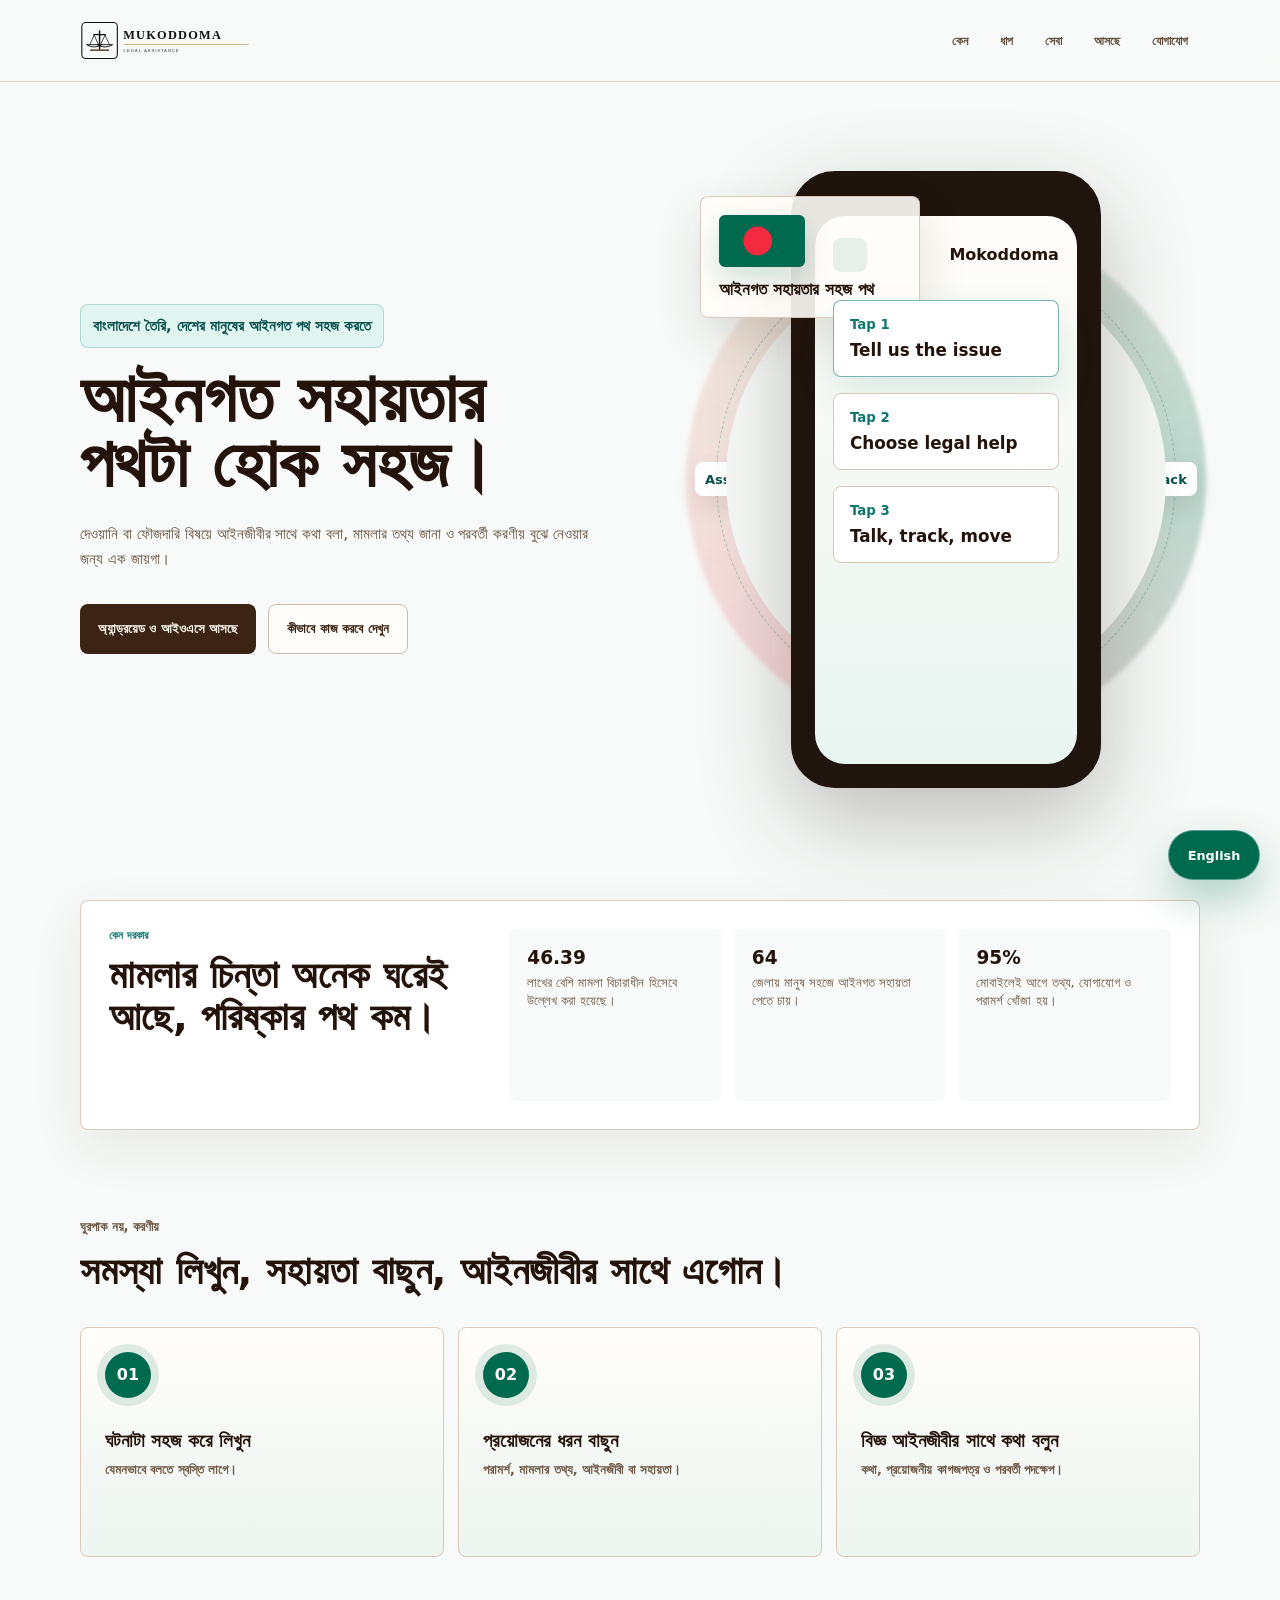
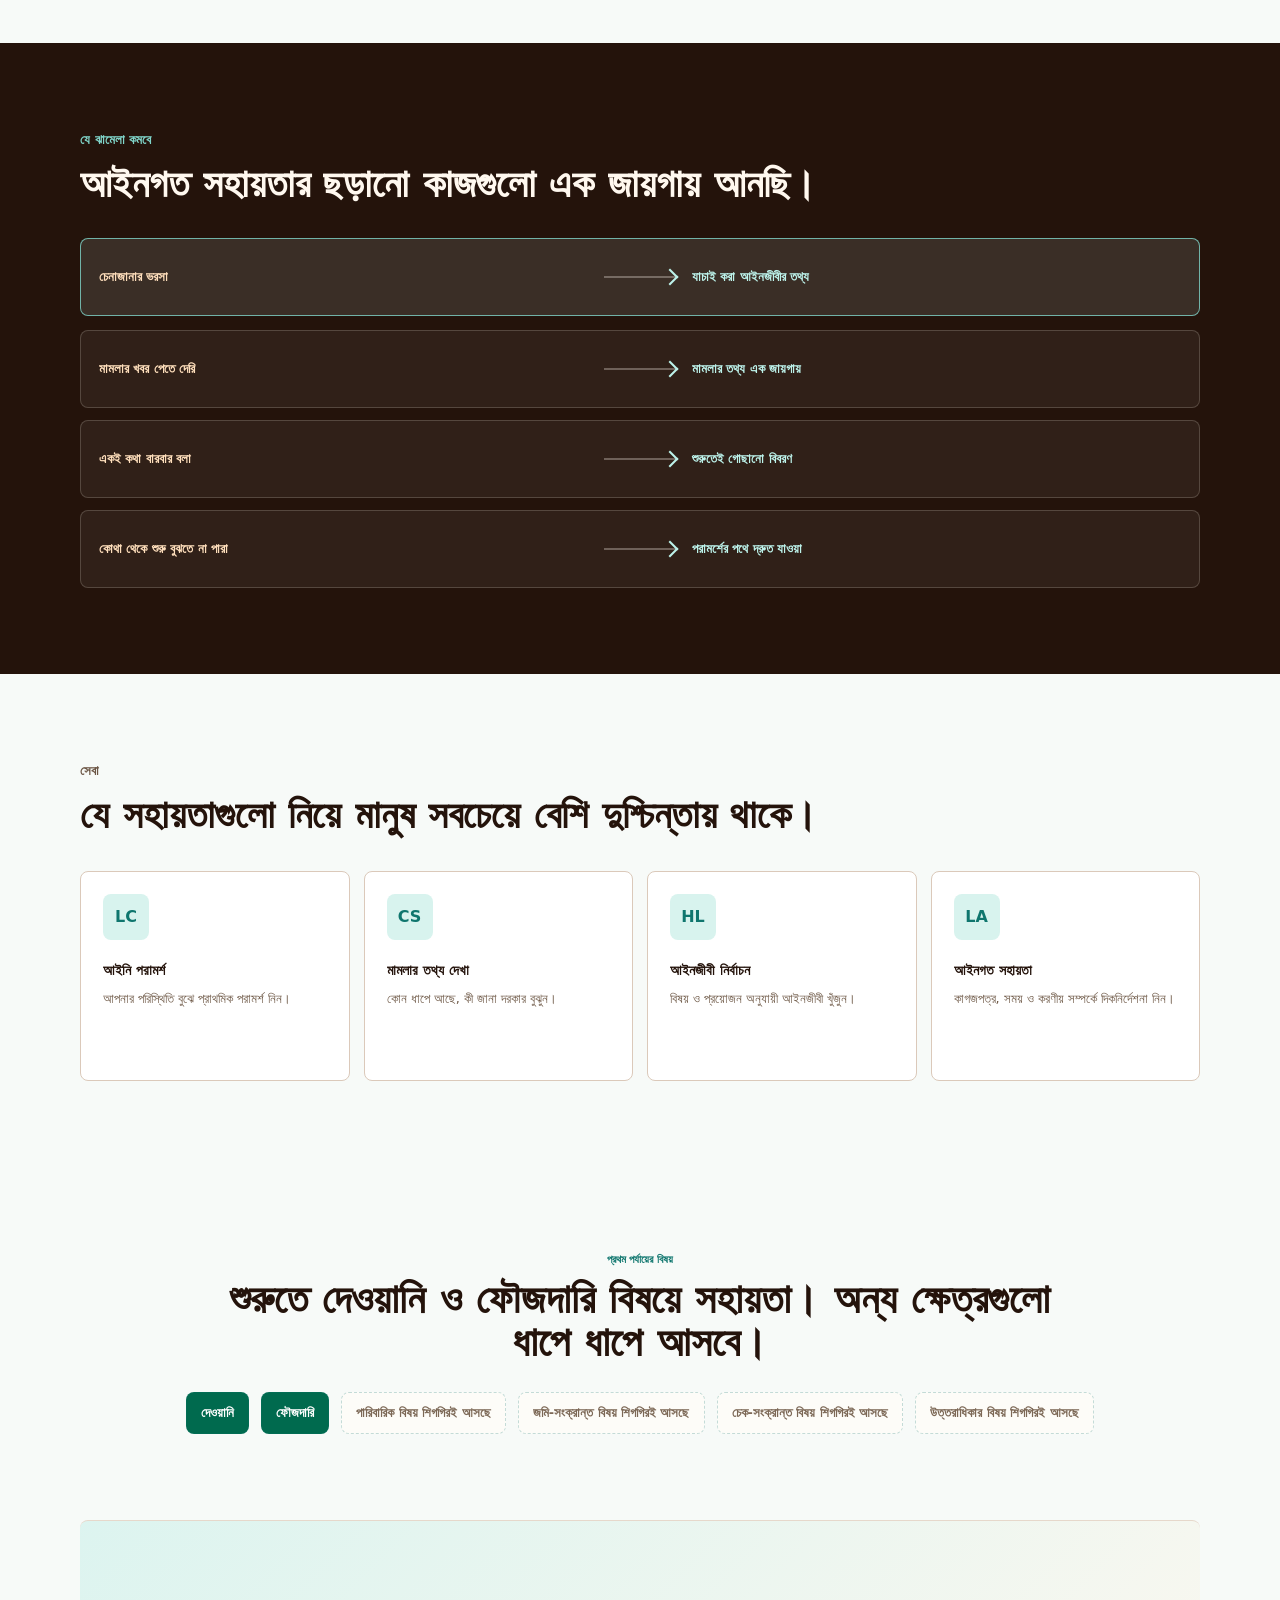
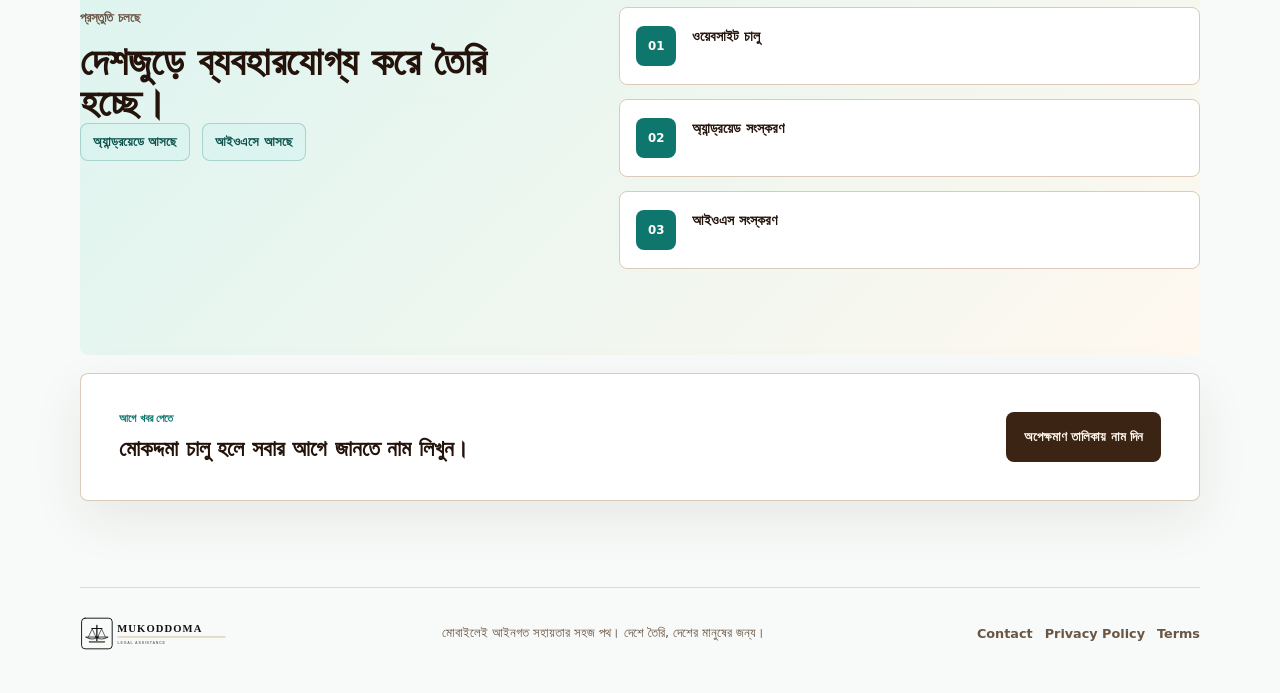
==== commit d008e066: "Fix contact mailto redirect and coming soon copy" ====
--- a/index.html
+++ b/index.html
@@ -245,10 +245,10 @@
         <div class="case-chips" aria-label="Supported case categories">
           <span class="is-live"><span class="lang-en">Civil</span><span class="lang-bn">দেওয়ানি</span></span>
           <span class="is-live"><span class="lang-en">Criminal</span><span class="lang-bn">ফৌজদারি</span></span>
-          <span class="is-soon"><span class="lang-en">Family coming soon</span><span class="lang-bn">পারিবারিক বিষয় পরে আসছে</span></span>
-          <span class="is-soon"><span class="lang-en">Land coming soon</span><span class="lang-bn">জমি-সংক্রান্ত বিষয় পরে আসছে</span></span>
-          <span class="is-soon"><span class="lang-en">Cheque coming soon</span><span class="lang-bn">চেক-সংক্রান্ত বিষয় পরে আসছে</span></span>
-          <span class="is-soon"><span class="lang-en">Inheritance coming soon</span><span class="lang-bn">উত্তরাধিকার বিষয় পরে আসছে</span></span>
+          <span class="is-soon"><span class="lang-en">Family coming soon</span><span class="lang-bn">পারিবারিক বিষয় শিগগিরই আসছে</span></span>
+          <span class="is-soon"><span class="lang-en">Land coming soon</span><span class="lang-bn">জমি-সংক্রান্ত বিষয় শিগগিরই আসছে</span></span>
+          <span class="is-soon"><span class="lang-en">Cheque coming soon</span><span class="lang-bn">চেক-সংক্রান্ত বিষয় শিগগিরই আসছে</span></span>
+          <span class="is-soon"><span class="lang-en">Inheritance coming soon</span><span class="lang-bn">উত্তরাধিকার বিষয় শিগগিরই আসছে</span></span>
         </div>
       </section>
 
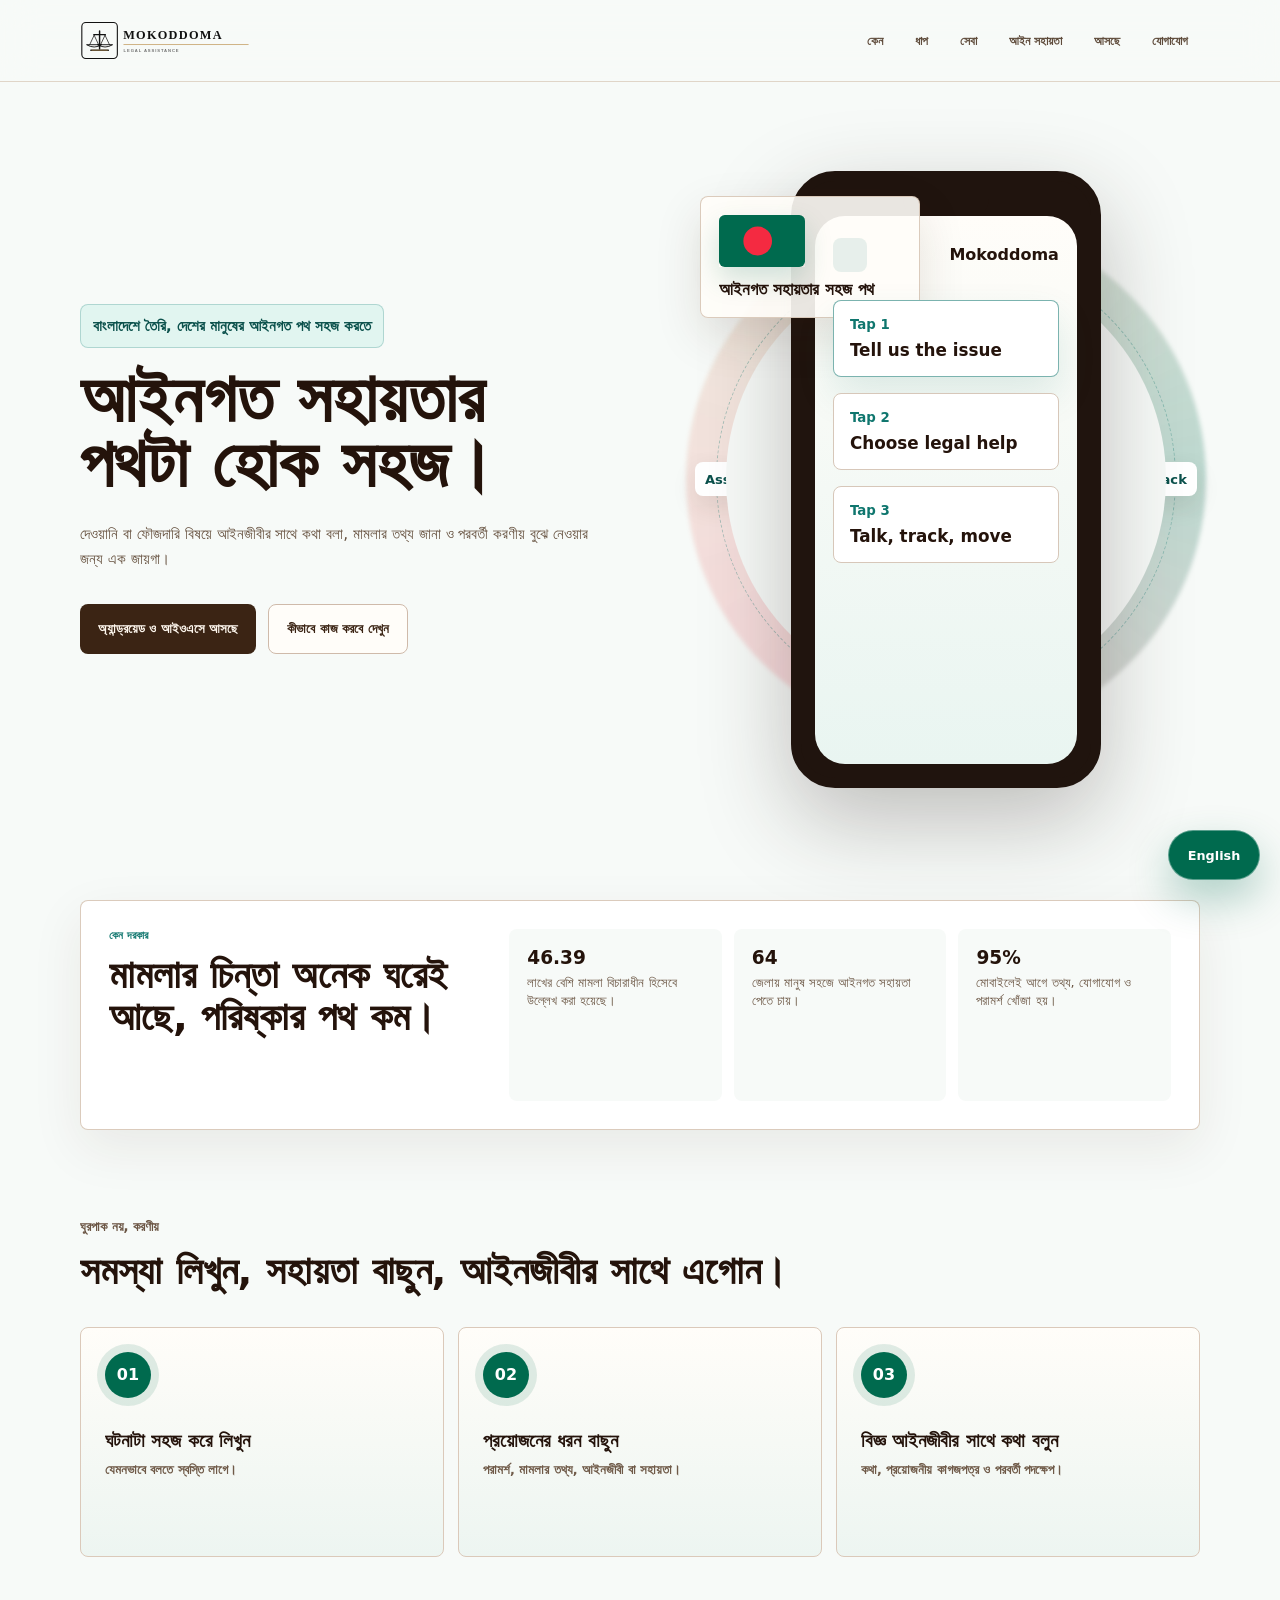
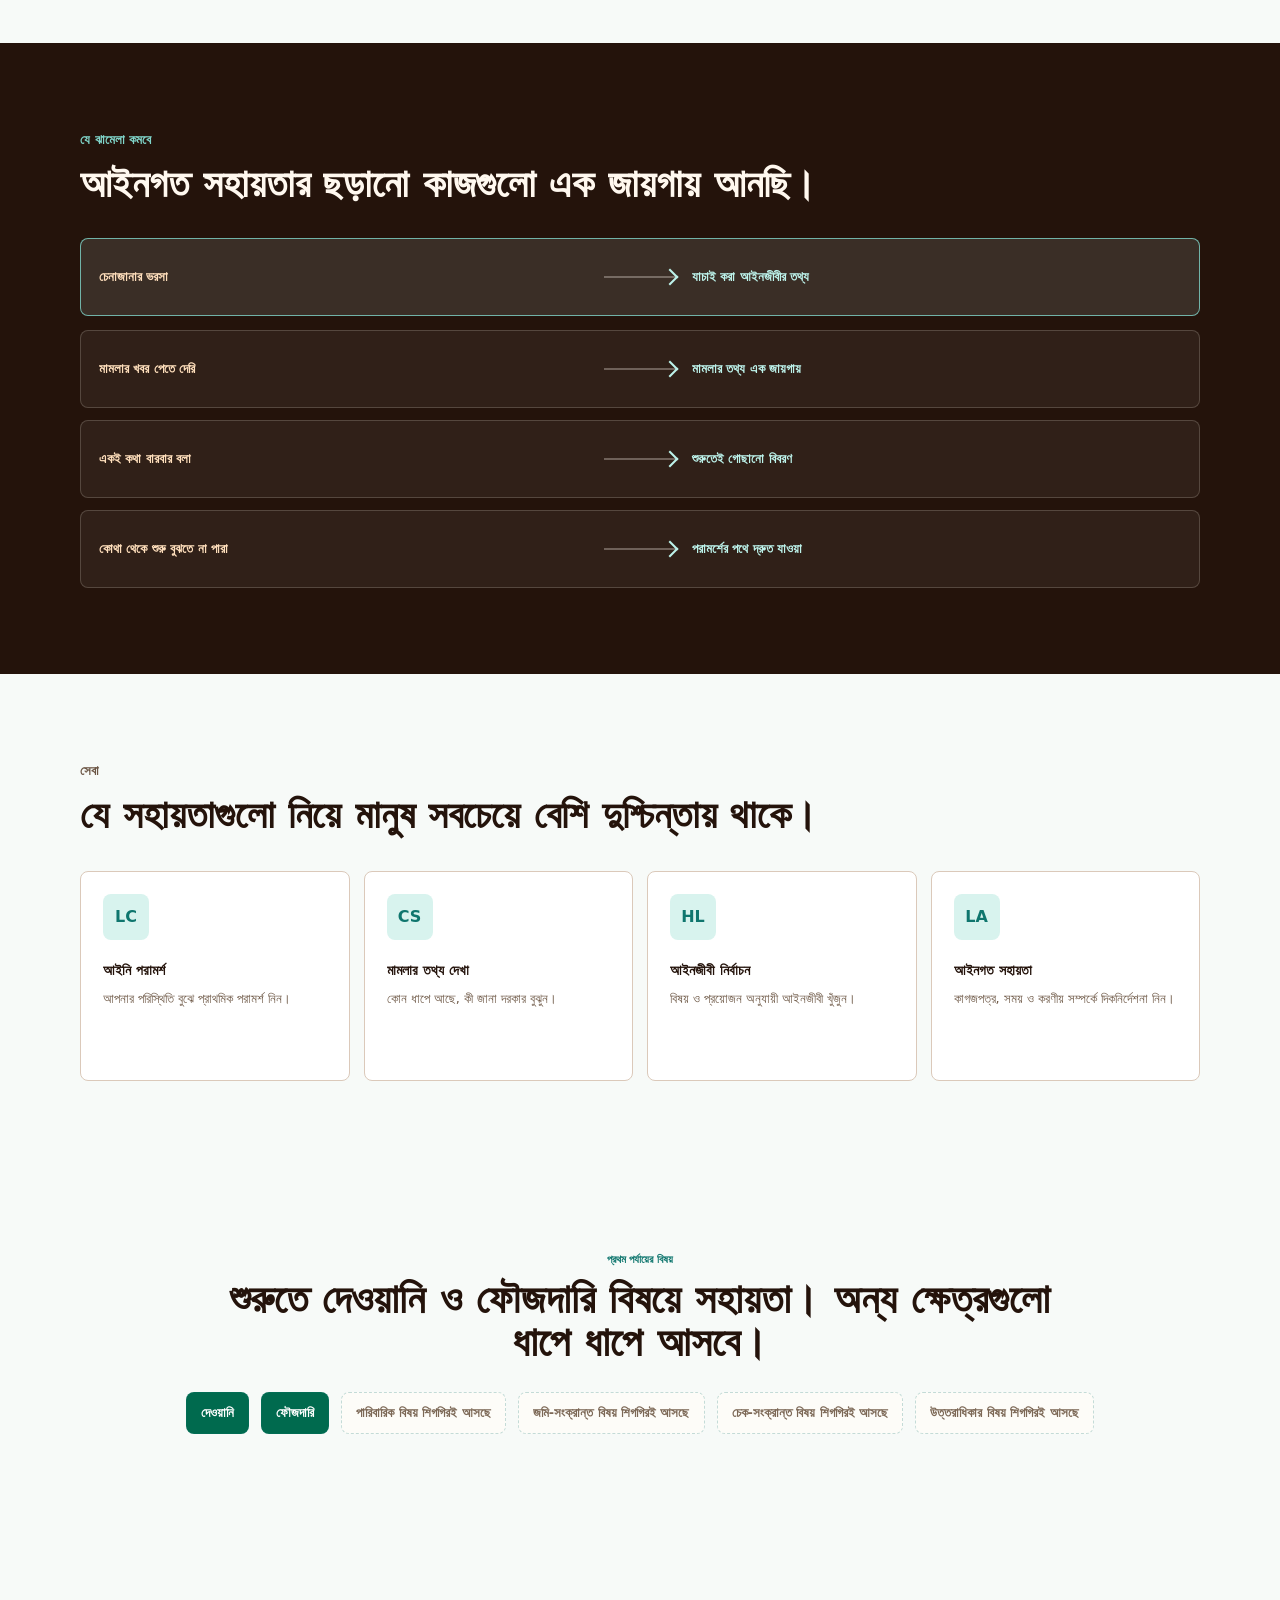
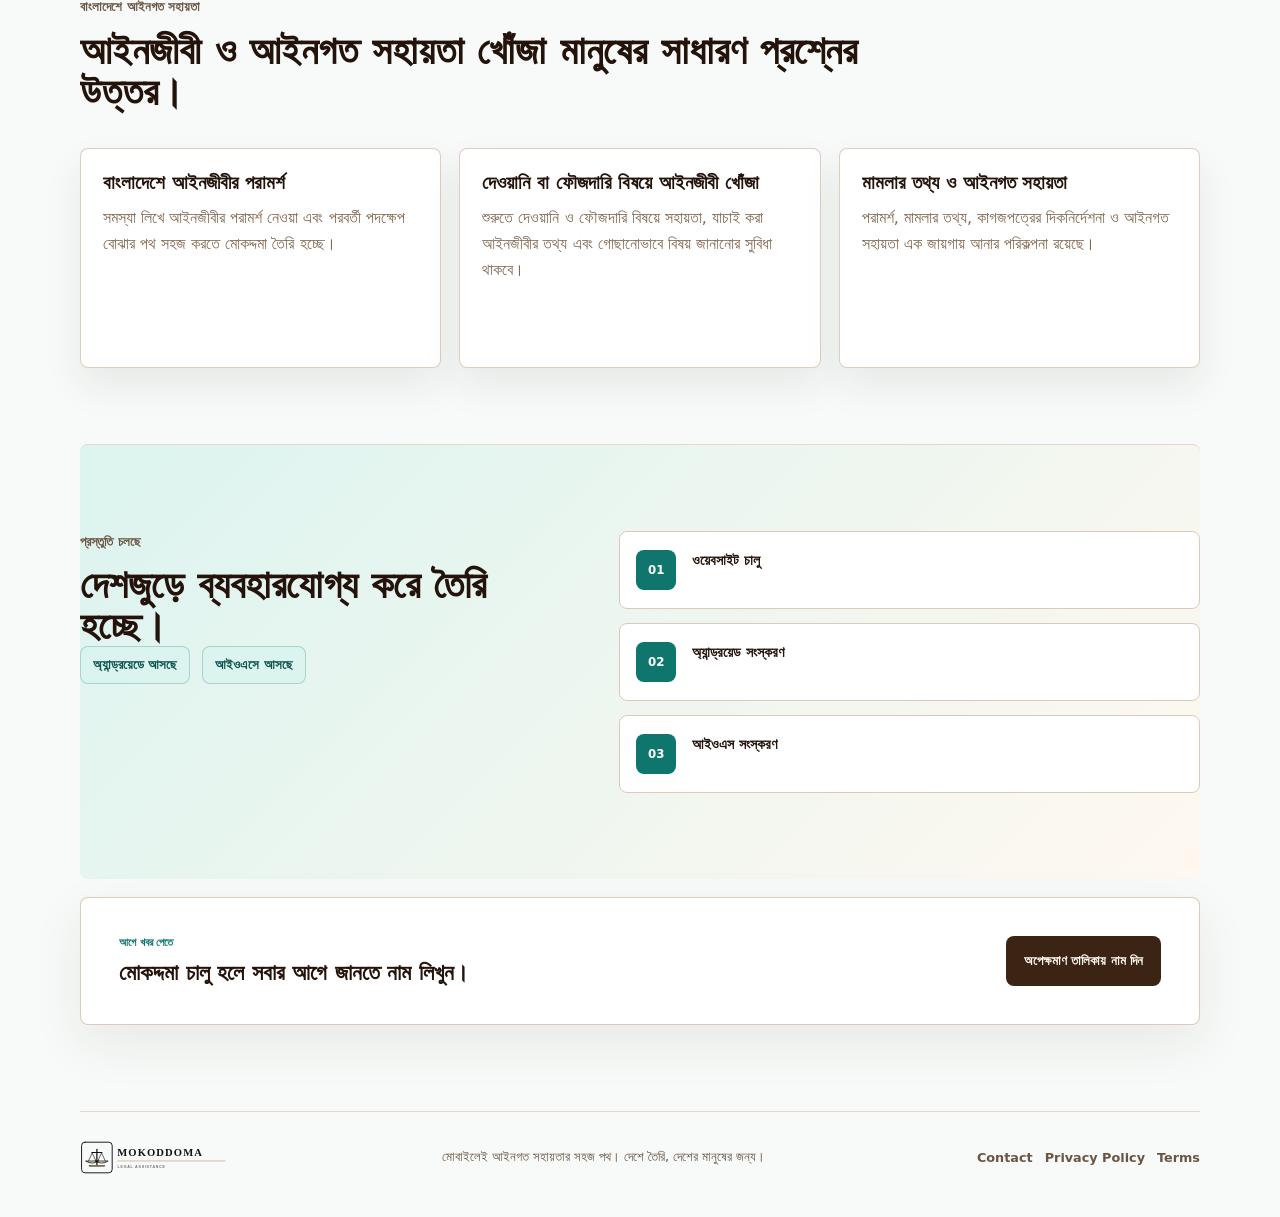
==== commit d458650f: "Update Mokoddoma branding and SEO" ====
--- a/index.html
+++ b/index.html
@@ -4,20 +4,21 @@
     <meta charset="utf-8">
     <meta name="viewport" content="width=device-width, initial-scale=1">
     <meta name="theme-color" content="#f7efe5">
-    <meta name="description" content="Mokoddoma is Bangladesh's own mobile-first legal help platform, launching soon on Android and iOS for faster lawyer consultation, case tracking, and legal assistance.">
+    <meta name="description" content="Mokoddoma is Bangladesh's mobile-first legal help and lawyer consultation platform for case tracking, verified lawyer discovery, and guided legal assistance.">
     <meta name="robots" content="index, follow">
     <meta property="og:type" content="website">
     <meta property="og:url" content="https://mokoddoma.com/">
-    <meta property="og:title" content="Mokoddoma | Bangladesh's Legal Help App, Launching Soon">
+    <meta property="og:title" content="Mokoddoma | Lawyer Consultation & Legal Help in Bangladesh">
     <meta property="og:description" content="Built for Bangladesh: legal consultation, case status support, verified lawyer discovery, and guidance in Bangla and English.">
     <meta property="og:image" content="https://mokoddoma.com/assets/og.png">
     <meta name="twitter:card" content="summary_large_image">
-    <meta name="twitter:title" content="Mokoddoma | Bangladesh's Legal Help App">
+    <meta name="twitter:title" content="Mokoddoma | Lawyer Consultation & Legal Help">
     <meta name="twitter:description" content="Bangladesh's mobile-first legal help app. Android and iOS launching soon.">
-    <title>Mokoddoma | Bangladesh's Legal Help App</title>
+    <title>Mokoddoma | Lawyer Consultation & Legal Help in Bangladesh</title>
     <link rel="canonical" href="https://mokoddoma.com/">
-    <link rel="icon" href="./assets/favicon.png">
-    <link rel="preload" href="./assets/mukoddoma_logo_en_whitebg.svg" as="image">
+    <link rel="icon" href="./assets/favicon.svg" type="image/svg+xml">
+    <link rel="alternate icon" href="./assets/favicon.png" type="image/png">
+    <link rel="preload" href="./assets/mokoddoma_logo_en_whitebg.svg" as="image">
     <link rel="preload" href="./assets/bangladesh-flag.svg" as="image">
     <link rel="stylesheet" href="./styles.css">
     <script type="application/ld+json">
@@ -25,7 +26,7 @@
         "@context": "https://schema.org",
         "@type": "LegalService",
         "name": "Mokoddoma",
-        "alternateName": "Mukadma",
+        "alternateName": "Mokoddoma Legal",
         "url": "https://mokoddoma.com/",
         "description": "Mokoddoma is Bangladesh's own mobile-first legal services platform for lawyer consultation, case status support, verified lawyer discovery, and guided legal assistance.",
         "areaServed": {
@@ -34,10 +35,50 @@
         },
         "availableLanguage": ["Bangla", "English"],
         "serviceType": [
+          "Lawyer Consultation",
           "Legal Consultancy",
           "Case Status Check",
           "Hire a Lawyer",
           "Legal Assistance"
+        ],
+        "knowsAbout": [
+          "Bangladesh legal help",
+          "lawyer consultation",
+          "case tracking",
+          "civil cases",
+          "criminal cases"
+        ]
+      }
+    </script>
+    <script type="application/ld+json">
+      {
+        "@context": "https://schema.org",
+        "@type": "FAQPage",
+        "mainEntity": [
+          {
+            "@type": "Question",
+            "name": "Can Mokoddoma help me find a lawyer in Bangladesh?",
+            "acceptedAnswer": {
+              "@type": "Answer",
+              "text": "Mokoddoma is being built to help people in Bangladesh discover lawyers, request legal consultation, and understand the next step for civil, criminal, and other legal issues."
+            }
+          },
+          {
+            "@type": "Question",
+            "name": "What legal services will Mokoddoma support?",
+            "acceptedAnswer": {
+              "@type": "Answer",
+              "text": "Mokoddoma is planned for lawyer consultation, case status support, lawyer discovery, document guidance, and legal assistance through a mobile-first app."
+            }
+          },
+          {
+            "@type": "Question",
+            "name": "Is Mokoddoma available for Android and iOS?",
+            "acceptedAnswer": {
+              "@type": "Answer",
+              "text": "Mokoddoma is launching soon for Android and iOS, with website updates available at mokoddoma.com."
+            }
+          }
         ]
       }
     </script>
@@ -45,12 +86,13 @@
   <body data-lang="bn">
     <header class="site-header">
       <a class="site-logo" href="./" aria-label="Mokoddoma home">
-        <img src="./assets/mukoddoma_logo_en_whitebg.svg" alt="Mokoddoma">
+        <img src="./assets/mokoddoma_logo_en_whitebg.svg" alt="Mokoddoma">
       </a>
       <nav class="site-nav" aria-label="Primary navigation">
         <a href="#why"><span class="lang-en">Why</span><span class="lang-bn">কেন</span></a>
         <a href="#instant"><span class="lang-en">Instant</span><span class="lang-bn">ধাপ</span></a>
         <a href="#services"><span class="lang-en">Services</span><span class="lang-bn">সেবা</span></a>
+        <a href="#legal-help"><span class="lang-en">Legal Help</span><span class="lang-bn">আইন সহায়তা</span></a>
         <a href="#launch"><span class="lang-en">Launch</span><span class="lang-bn">আসছে</span></a>
         <a href="./contact/"><span class="lang-en">Contact</span><span class="lang-bn">যোগাযোগ</span></a>
       </nav>
@@ -68,7 +110,7 @@
             <span class="lang-bn">আইনগত সহায়তার পথটা হোক সহজ।</span>
           </h1>
           <p class="hero-lede compact">
-            <span class="lang-en">Lawyer discovery, consultation, case tracking, and guidance in one mobile app.</span>
+            <span class="lang-en">Find lawyers, request legal consultation, track case updates, and get guided legal assistance in one mobile app.</span>
             <span class="lang-bn">দেওয়ানি বা ফৌজদারি বিষয়ে আইনজীবীর সাথে কথা বলা, মামলার তথ্য জানা ও পরবর্তী করণীয় বুঝে নেওয়ার জন্য এক জায়গা।</span>
           </p>
           <div class="hero-actions" aria-label="Main actions">
@@ -252,6 +294,30 @@
         </div>
       </section>
 
+      <section class="seo-faq-section" id="legal-help" aria-labelledby="legal-help-title">
+        <div class="section-heading reveal">
+          <p class="eyebrow"><span class="lang-en">Legal help Bangladesh</span><span class="lang-bn">বাংলাদেশে আইনগত সহায়তা</span></p>
+          <h2 id="legal-help-title">
+            <span class="lang-en">Search-friendly answers for people looking for lawyers and legal help.</span>
+            <span class="lang-bn">আইনজীবী ও আইনগত সহায়তা খোঁজা মানুষের সাধারণ প্রশ্নের উত্তর।</span>
+          </h2>
+        </div>
+        <div class="faq-grid">
+          <article class="faq-card reveal">
+            <h3><span class="lang-en">Lawyer consultation in Bangladesh</span><span class="lang-bn">বাংলাদেশে আইনজীবীর পরামর্শ</span></h3>
+            <p><span class="lang-en">Mokoddoma is being built to make it easier to explain your issue, request legal consultation, and move toward a lawyer-led next step.</span><span class="lang-bn">সমস্যা লিখে আইনজীবীর পরামর্শ নেওয়া এবং পরবর্তী পদক্ষেপ বোঝার পথ সহজ করতে মোকদ্দমা তৈরি হচ্ছে।</span></p>
+          </article>
+          <article class="faq-card reveal">
+            <h3><span class="lang-en">Find a lawyer for civil or criminal issues</span><span class="lang-bn">দেওয়ানি বা ফৌজদারি বিষয়ে আইনজীবী খোঁজা</span></h3>
+            <p><span class="lang-en">The app will focus first on civil and criminal support, with verified lawyer discovery and guided intake for common legal concerns.</span><span class="lang-bn">শুরুতে দেওয়ানি ও ফৌজদারি বিষয়ে সহায়তা, যাচাই করা আইনজীবীর তথ্য এবং গোছানোভাবে বিষয় জানানোর সুবিধা থাকবে।</span></p>
+          </article>
+          <article class="faq-card reveal">
+            <h3><span class="lang-en">Case status and legal assistance</span><span class="lang-bn">মামলার তথ্য ও আইনগত সহায়তা</span></h3>
+            <p><span class="lang-en">Mokoddoma plans to bring consultation, case tracking, document guidance, and legal assistance into one mobile-first experience.</span><span class="lang-bn">পরামর্শ, মামলার তথ্য, কাগজপত্রের দিকনির্দেশনা ও আইনগত সহায়তা এক জায়গায় আনার পরিকল্পনা রয়েছে।</span></p>
+          </article>
+        </div>
+      </section>
+
       <section class="launch-section launch-bd" id="launch" aria-labelledby="launch-title">
         <div class="launch-copy reveal">
           <p class="eyebrow"><span class="lang-en">Launching soon</span><span class="lang-bn">প্রস্তুতি চলছে</span></p>
@@ -288,7 +354,7 @@
             <span class="lang-bn">মোকদ্দমা চালু হলে সবার আগে জানতে নাম লিখুন।</span>
           </h2>
         </div>
-        <a class="primary-link" href="./contact/?type=waitlist">
+        <a class="primary-link" href="./contact/">
           <span class="lang-en">Join waitlist</span>
           <span class="lang-bn">অপেক্ষমাণ তালিকায় নাম দিন</span>
         </a>
@@ -301,7 +367,7 @@
     </button>
 
     <footer class="site-footer">
-      <img src="./assets/mukoddoma_logo_en_whitebg.svg" alt="Mokoddoma">
+      <img src="./assets/mokoddoma_logo_en_whitebg.svg" alt="Mokoddoma">
       <p><span class="lang-en">Bangladesh's own mobile-first legal help app. Launching soon.</span><span class="lang-bn">মোবাইলেই আইনগত সহায়তার সহজ পথ। দেশে তৈরি, দেশের মানুষের জন্য।</span></p>
       <nav class="footer-links" aria-label="Footer navigation">
         <a href="./contact/">Contact</a>
--- a/styles.css
+++ b/styles.css
@@ -1211,72 +1211,23 @@
   padding: clamp(22px, 4vw, 36px);
 }
 
-.contact-form {
-  display: grid;
-  gap: 14px;
-}
-
-.form-grid {
-  display: grid;
-  grid-template-columns: repeat(2, minmax(0, 1fr));
-  gap: 14px;
-}
-
-.form-field {
-  display: grid;
-  gap: 7px;
-}
-
-.form-field.full {
-  grid-column: 1 / -1;
-}
-
-.form-field input,
-.form-field select,
-.form-field textarea {
-  width: 100%;
-  min-height: 50px;
-  border: 1px solid var(--border);
-  border-radius: 8px;
-  background: var(--surface);
-  color: var(--text);
-  font: inherit;
-  padding: 0 14px;
-  outline: none;
-}
-
-.form-field textarea {
-  min-height: 150px;
-  padding-block: 12px;
-  resize: vertical;
-}
-
-.form-field input:focus,
-.form-field select:focus,
-.form-field textarea:focus {
-  border-color: var(--accent);
-  box-shadow: 0 0 0 3px rgba(15, 118, 110, 0.14);
-}
-
-.honeypot {
-  position: absolute;
-  left: -9999px;
-  opacity: 0;
-}
-
-.form-note,
-.form-status {
-  color: #6f5a48;
-  font-size: 0.9rem;
-  line-height: 1.55;
-}
-
-.form-status[data-type="error"] {
-  color: var(--error);
-}
-
-.form-status[data-type="success"] {
-  color: var(--success);
+.contact-direct {
+  display: grid;
+  gap: 18px;
+}
+
+.email-display {
+  display: inline-flex;
+  width: fit-content;
+  max-width: 100%;
+  border: 1px solid rgba(15, 118, 110, 0.28);
+  border-radius: 8px;
+  background: rgba(223, 249, 244, 0.72);
+  color: var(--accent-strong);
+  font-size: clamp(1.05rem, 2vw, 1.35rem);
+  font-weight: 900;
+  padding: 14px 16px;
+  overflow-wrap: anywhere;
 }
 
 .contact-actions {
@@ -1286,7 +1237,6 @@
   align-items: center;
 }
 
-.contact-actions button,
 .contact-actions a {
   min-height: 50px;
   display: inline-flex;
@@ -1302,17 +1252,6 @@
   border: 1px solid #cfbaaa;
   background: #fffdf9;
   color: var(--primary);
-}
-
-.contact-actions .contact-mail-link-prepared {
-  border-color: rgba(15, 118, 110, 0.42);
-  background: var(--accent);
-  color: #ffffff;
-  box-shadow: 0 14px 30px rgba(15, 118, 110, 0.18);
-}
-
-.contact-actions .contact-mail-link-prepared[hidden] {
-  display: none;
 }
 
 .contact-list {
@@ -1749,6 +1688,40 @@
 
 .password-check-row[data-validity="invalid"] .password-check-icon::before {
   content: "×";
+}
+
+.seo-faq-section {
+  width: min(1120px, calc(100% - 40px));
+  margin: 0 auto;
+  padding: 76px 0;
+}
+
+.faq-grid {
+  display: grid;
+  grid-template-columns: repeat(3, minmax(0, 1fr));
+  gap: 18px;
+}
+
+.faq-card {
+  min-height: 220px;
+  padding: 22px;
+  border: 1px solid rgba(216, 198, 181, 0.86);
+  border-radius: 8px;
+  background: var(--surface);
+  box-shadow: 0 18px 38px rgba(44, 34, 28, 0.08);
+}
+
+.faq-card h3 {
+  margin: 0 0 10px;
+  color: var(--primary-strong);
+  font-size: 1.2rem;
+  line-height: 1.25;
+}
+
+.faq-card p {
+  margin: 0;
+  color: var(--muted);
+  line-height: 1.65;
 }
 
 button {
@@ -1955,6 +1928,7 @@
   .proof-grid,
   .pain-grid,
   .service-grid,
+  .faq-grid,
   .instant-path,
   .case-type-list,
   .lawyer-grid,
@@ -1974,6 +1948,7 @@
   .comparison-section,
   .split-section,
   .instant-section,
+  .seo-faq-section,
   .case-cloud,
   .launch-section,
   .source-section {
@@ -2048,8 +2023,7 @@
     font-size: 2.1rem;
   }
 
-  .contact-layout,
-  .form-grid {
+  .contact-layout {
     grid-template-columns: 1fr;
   }
 
@@ -2058,7 +2032,6 @@
     flex-direction: column;
   }
 
-  .contact-actions button,
   .contact-actions a {
     width: 100%;
   }
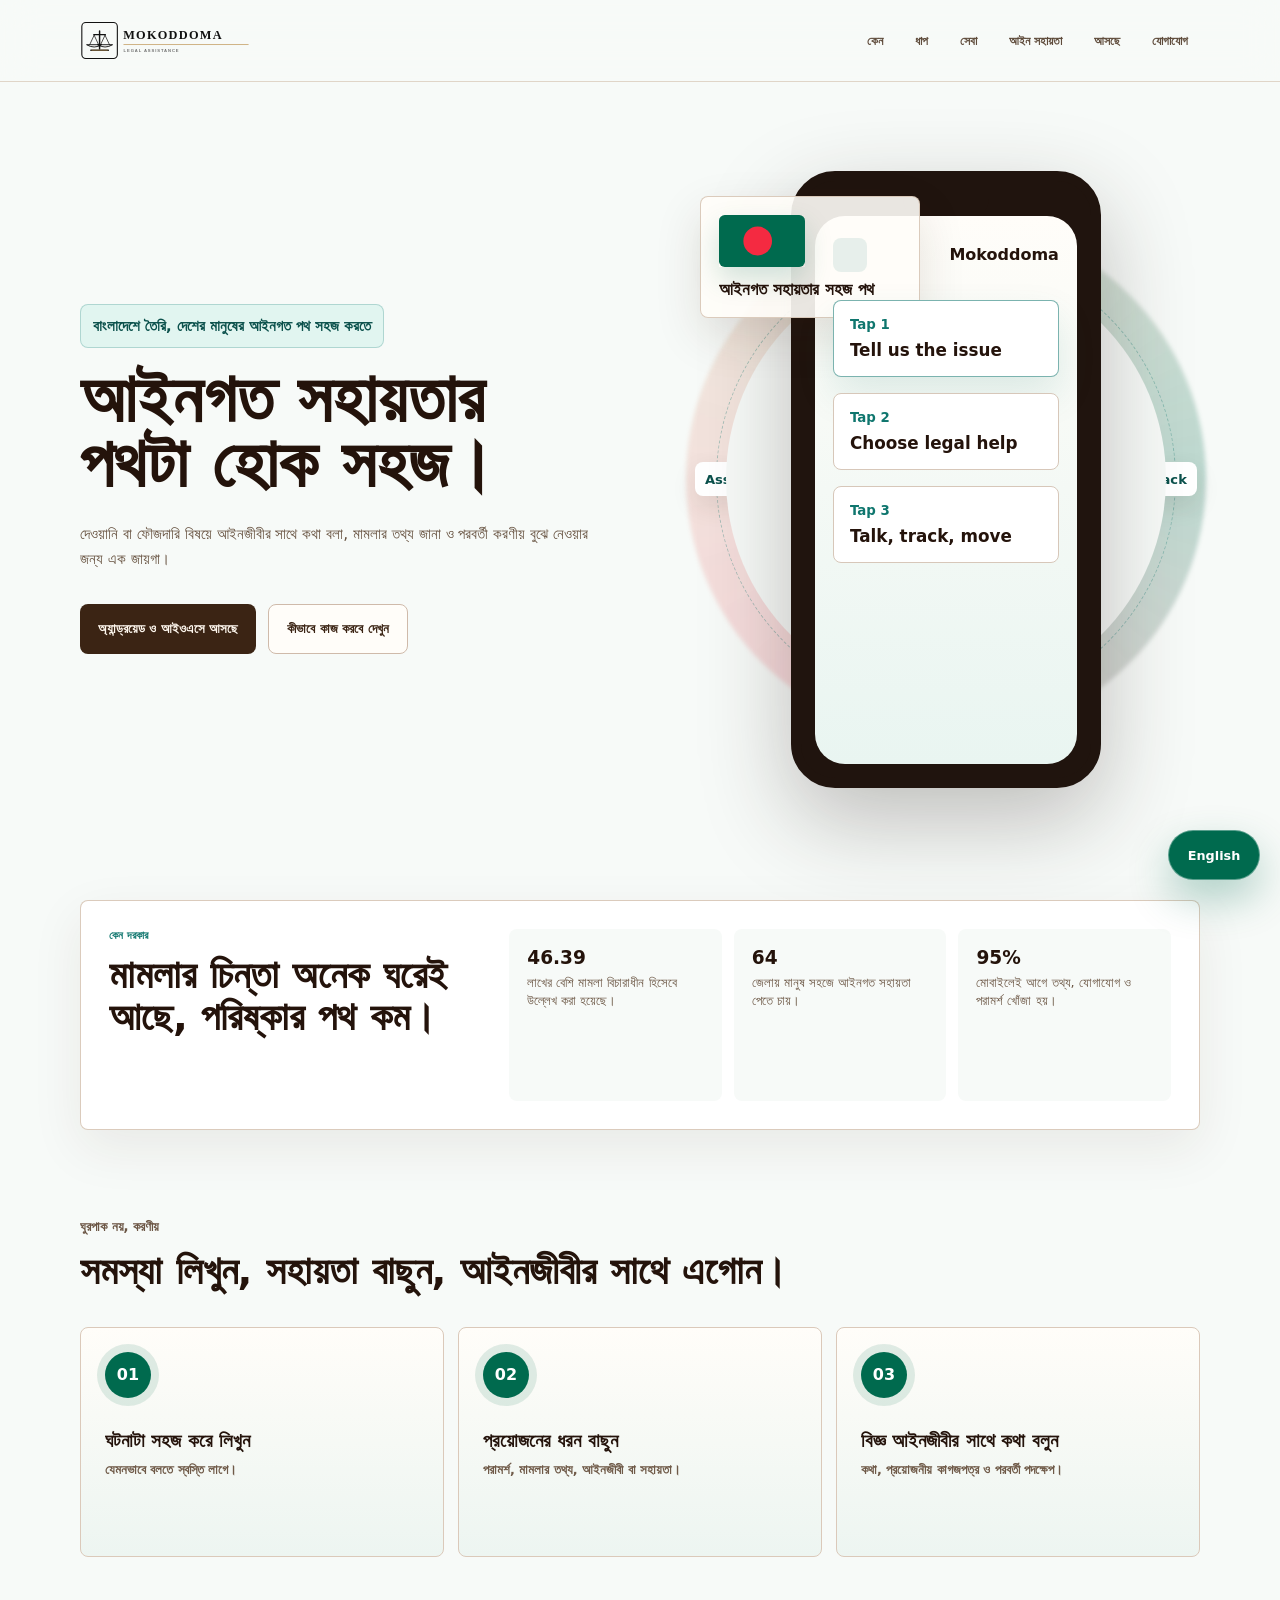
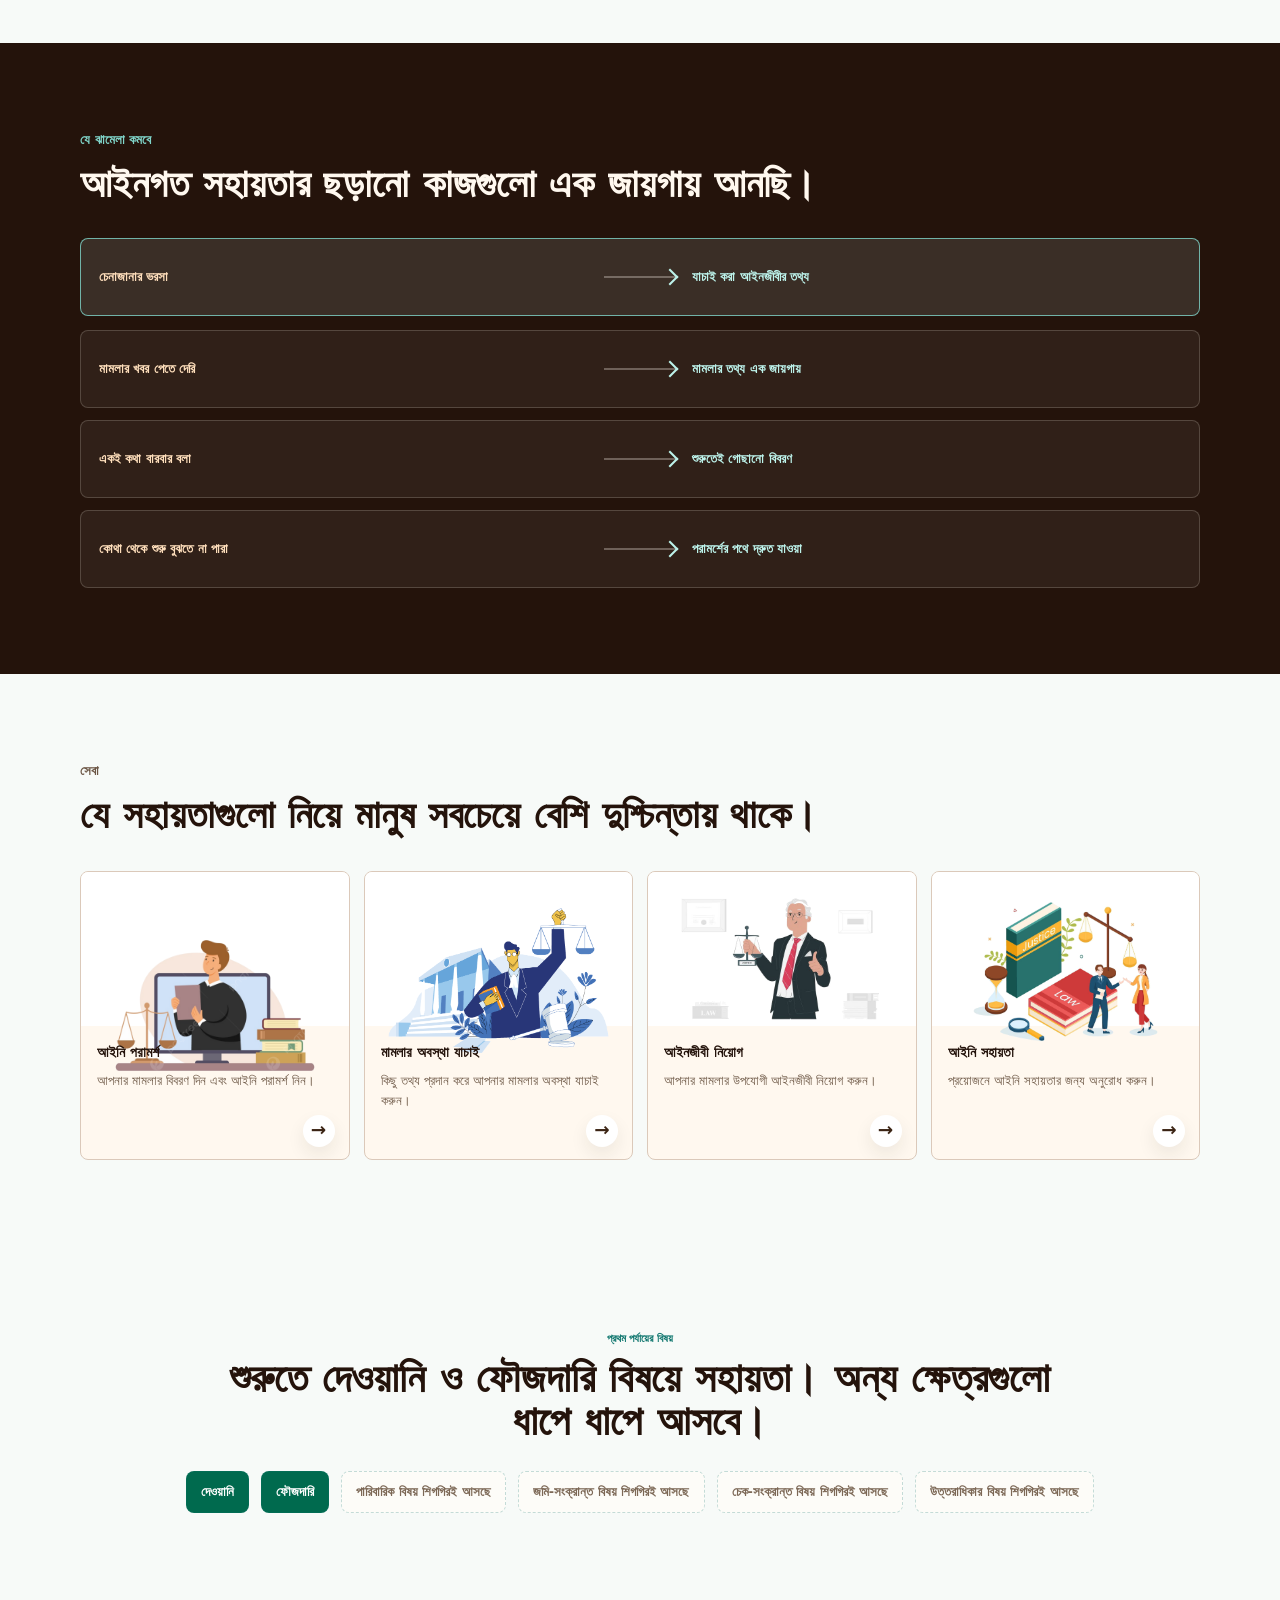
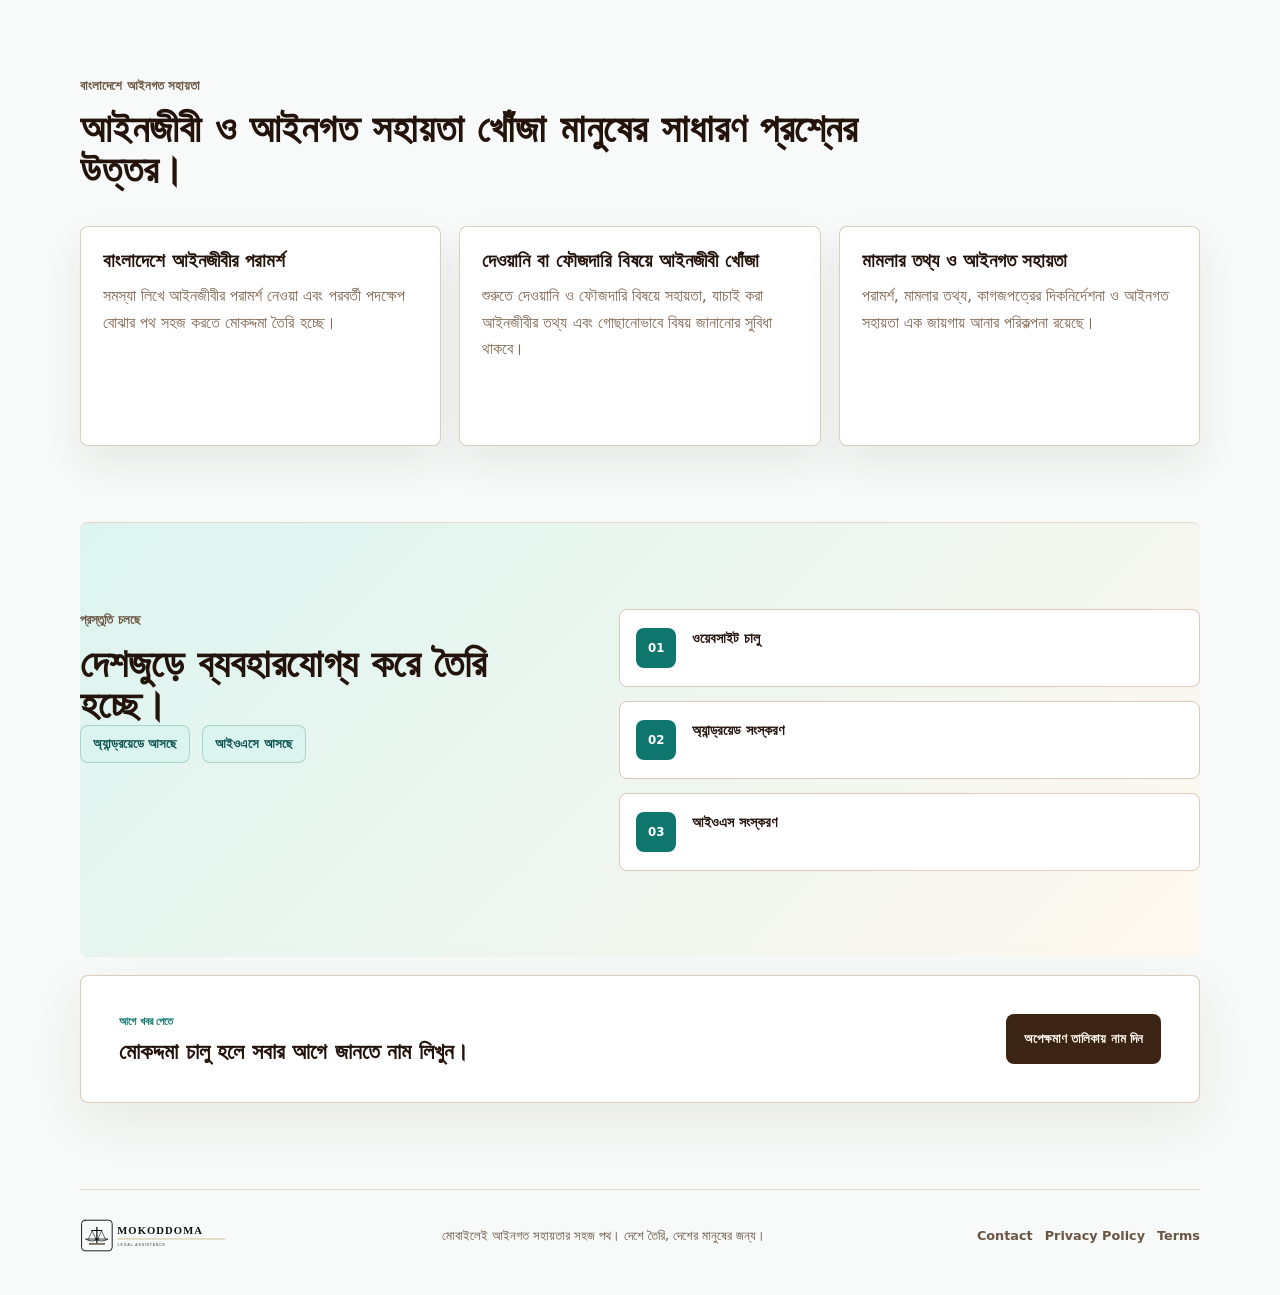
==== commit 0c45d3f8: "Use app-style service image cards" ====
--- a/index.html
+++ b/index.html
@@ -256,24 +256,44 @@
         </div>
         <div class="service-grid motion-grid">
           <article class="service-card reveal">
-            <span class="service-icon" aria-hidden="true">LC</span>
-            <h3><span class="lang-en">Legal Consultancy</span><span class="lang-bn">আইনি পরামর্শ</span></h3>
-            <p><span class="lang-en">Talk to a lawyer.</span><span class="lang-bn">আপনার পরিস্থিতি বুঝে প্রাথমিক পরামর্শ নিন।</span></p>
+            <div class="service-image-box">
+              <img src="./assets/case_status_check.png" alt="">
+            </div>
+            <div class="service-card-copy">
+              <h3><span class="lang-en">Legal Consultancy</span><span class="lang-bn">আইনি পরামর্শ</span></h3>
+              <p><span class="lang-en">Describe your case and get legal advice.</span><span class="lang-bn">আপনার মামলার বিবরণ দিন এবং আইনি পরামর্শ নিন।</span></p>
+            </div>
+            <span class="service-arrow" aria-hidden="true">→</span>
           </article>
           <article class="service-card reveal">
-            <span class="service-icon" aria-hidden="true">CS</span>
-            <h3><span class="lang-en">Case Status Check</span><span class="lang-bn">মামলার তথ্য দেখা</span></h3>
-            <p><span class="lang-en">Know what changed.</span><span class="lang-bn">কোন ধাপে আছে, কী জানা দরকার বুঝুন।</span></p>
+            <div class="service-image-box">
+              <img src="./assets/appoint_lawyers.png" alt="">
+            </div>
+            <div class="service-card-copy">
+              <h3><span class="lang-en">Case Status Check</span><span class="lang-bn">মামলার অবস্থা যাচাই</span></h3>
+              <p><span class="lang-en">Provide some details to check your case status.</span><span class="lang-bn">কিছু তথ্য প্রদান করে আপনার মামলার অবস্থা যাচাই করুন।</span></p>
+            </div>
+            <span class="service-arrow" aria-hidden="true">→</span>
           </article>
           <article class="service-card reveal">
-            <span class="service-icon" aria-hidden="true">HL</span>
-            <h3><span class="lang-en">Hire a Lawyer</span><span class="lang-bn">আইনজীবী নির্বাচন</span></h3>
-            <p><span class="lang-en">Find the right fit.</span><span class="lang-bn">বিষয় ও প্রয়োজন অনুযায়ী আইনজীবী খুঁজুন।</span></p>
+            <div class="service-image-box">
+              <img src="./assets/consult_with_lawyers.png" alt="">
+            </div>
+            <div class="service-card-copy">
+              <h3><span class="lang-en">Hire a Lawyer</span><span class="lang-bn">আইনজীবী নিয়োগ</span></h3>
+              <p><span class="lang-en">Hire a lawyer suitable for your case.</span><span class="lang-bn">আপনার মামলার উপযোগী আইনজীবী নিয়োগ করুন।</span></p>
+            </div>
+            <span class="service-arrow" aria-hidden="true">→</span>
           </article>
           <article class="service-card reveal">
-            <span class="service-icon" aria-hidden="true">LA</span>
-            <h3><span class="lang-en">Legal Assistance</span><span class="lang-bn">আইনগত সহায়তা</span></h3>
-            <p><span class="lang-en">Get the next step.</span><span class="lang-bn">কাগজপত্র, সময় ও করণীয় সম্পর্কে দিকনির্দেশনা নিন।</span></p>
+            <div class="service-image-box">
+              <img src="./assets/land-check.png" alt="">
+            </div>
+            <div class="service-card-copy">
+              <h3><span class="lang-en">Legal Assistance</span><span class="lang-bn">আইনি সহায়তা</span></h3>
+              <p><span class="lang-en">Request legal assistance whenever you need it.</span><span class="lang-bn">প্রয়োজনে আইনি সহায়তার জন্য অনুরোধ করুন।</span></p>
+            </div>
+            <span class="service-arrow" aria-hidden="true">→</span>
           </article>
         </div>
       </section>
--- a/styles.css
+++ b/styles.css
@@ -844,6 +844,51 @@
   background: var(--surface);
 }
 
+.service-card {
+  min-height: 318px;
+  position: relative;
+  overflow: hidden;
+  padding: 0 0 48px;
+  background: var(--paper-warm);
+}
+
+.service-image-box {
+  width: 100%;
+  height: 154px;
+  display: grid;
+  place-items: center;
+  padding: 18px;
+  background: var(--surface);
+}
+
+.service-image-box img {
+  width: 100%;
+  height: 100%;
+  display: block;
+  object-fit: contain;
+}
+
+.service-card-copy {
+  padding: 18px 16px 0;
+}
+
+.service-arrow {
+  position: absolute;
+  right: 14px;
+  bottom: 12px;
+  width: 32px;
+  height: 32px;
+  display: grid;
+  place-items: center;
+  border-radius: 50%;
+  background: var(--surface);
+  color: var(--primary);
+  font-size: 1.15rem;
+  font-weight: 900;
+  line-height: 1;
+  box-shadow: 0 8px 18px rgba(44, 34, 28, 0.08);
+}
+
 .pain-card {
   background:
     linear-gradient(180deg, rgba(255, 253, 249, 0.96), rgba(237, 245, 241, 0.88));
@@ -956,18 +1001,6 @@
   border-top: 2px solid #bdf3eb;
   border-right: 2px solid #bdf3eb;
   transform: translateY(-50%) rotate(45deg);
-}
-
-.service-icon {
-  width: 46px;
-  height: 46px;
-  display: grid;
-  place-items: center;
-  margin-bottom: 22px;
-  border-radius: 8px;
-  background: var(--accent-soft);
-  color: var(--accent);
-  font-weight: 900;
 }
 
 .split-section {
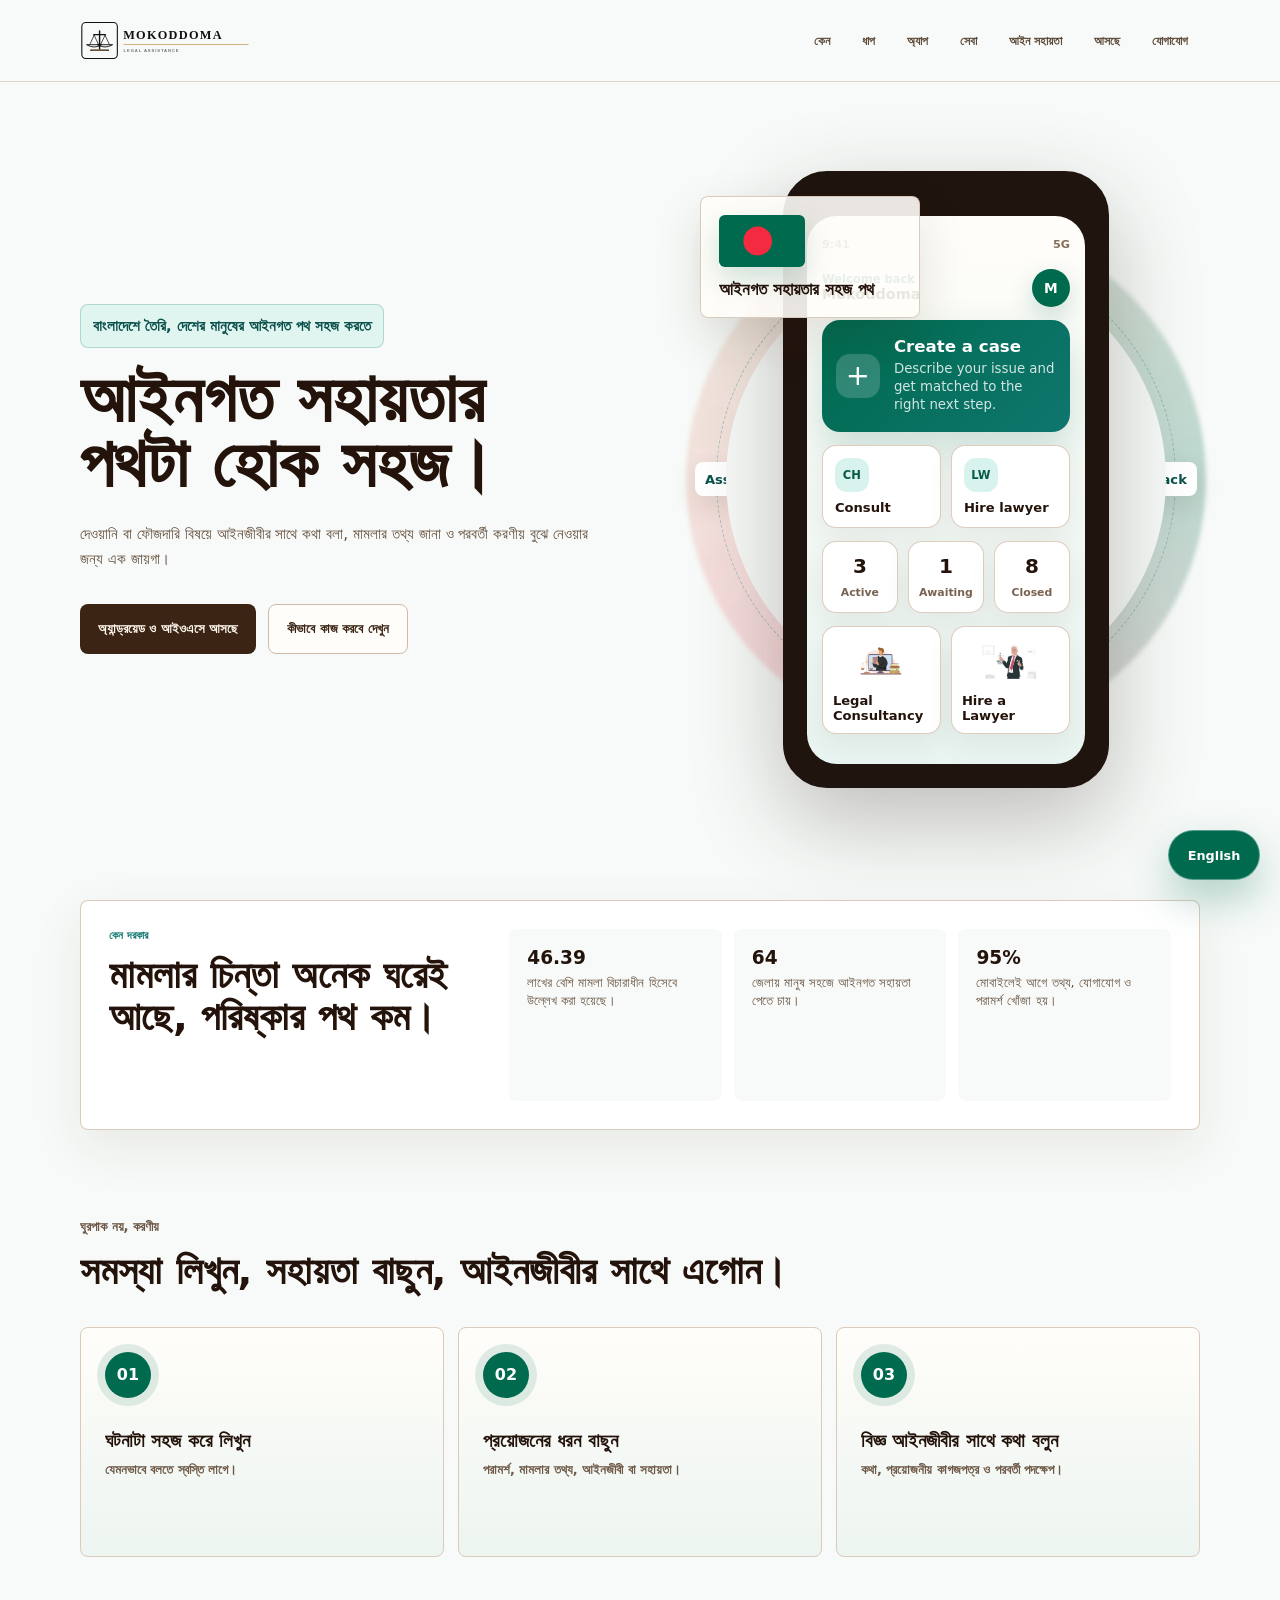
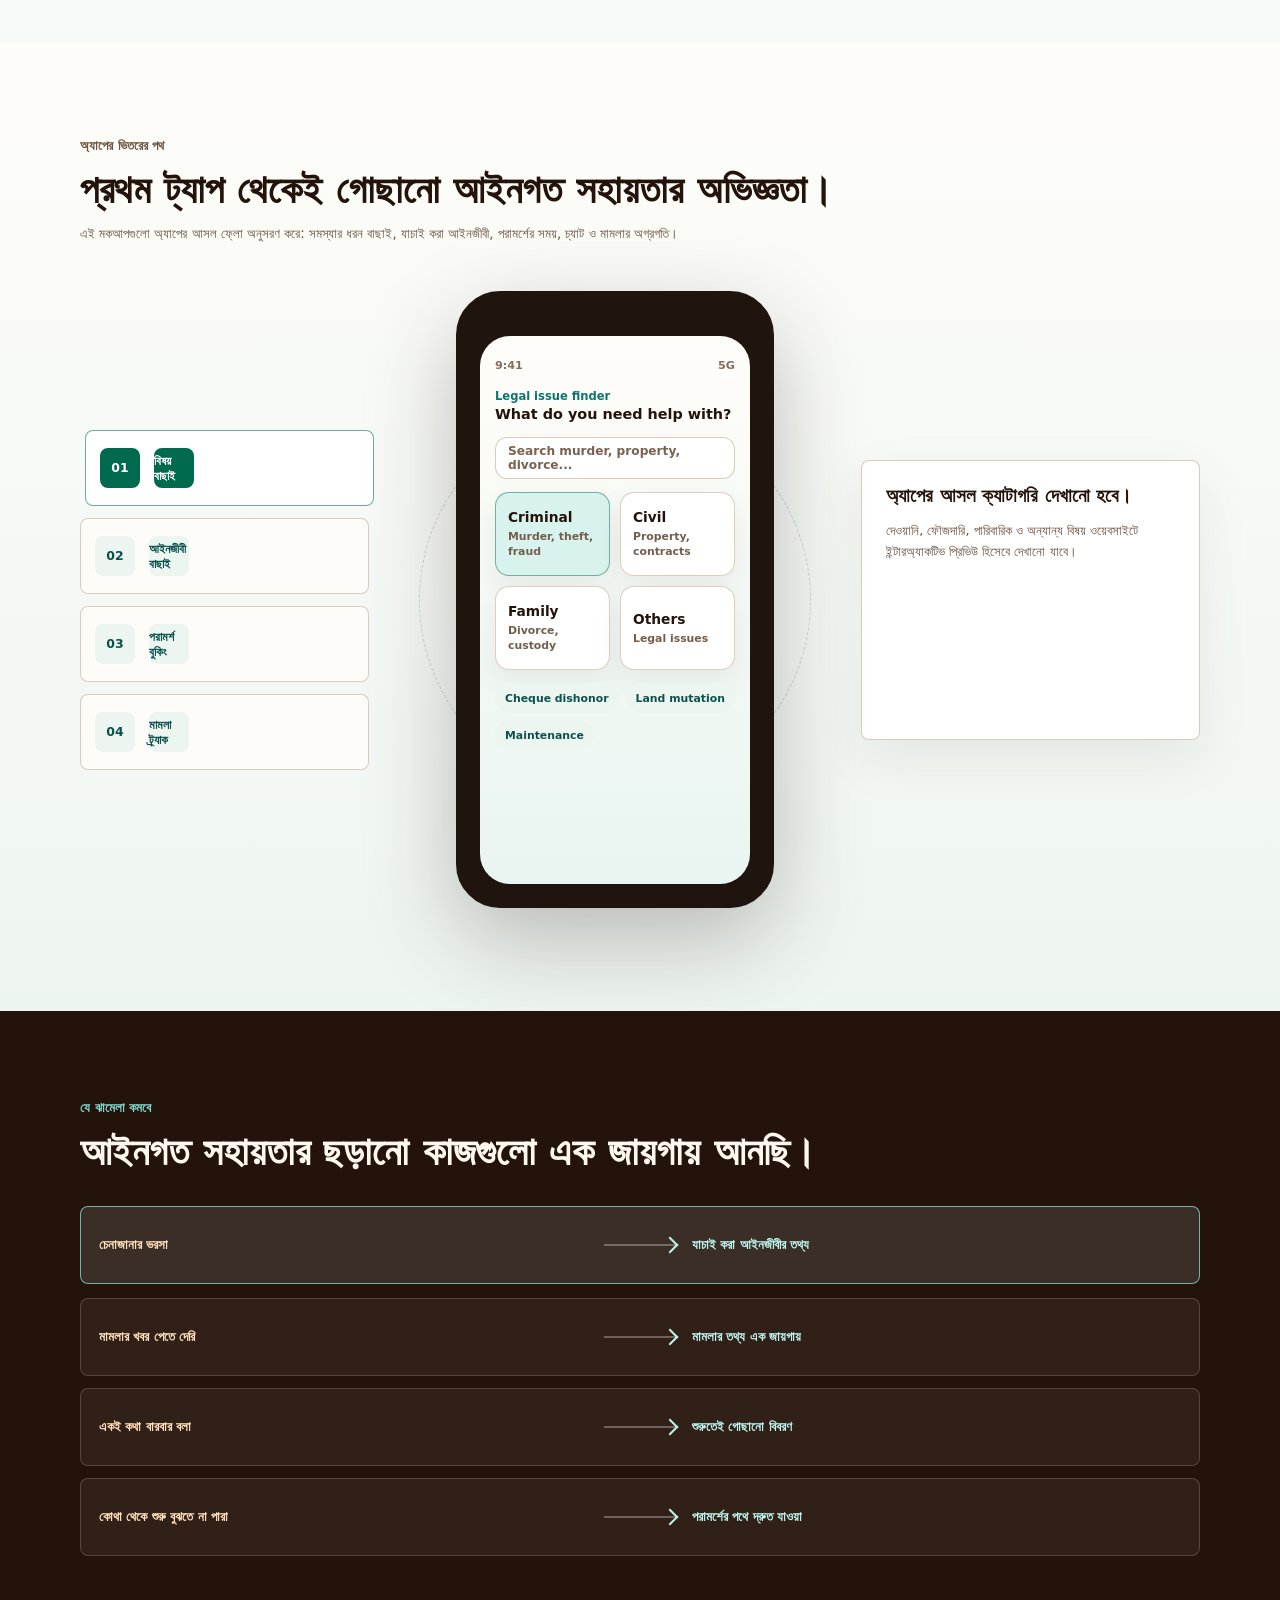
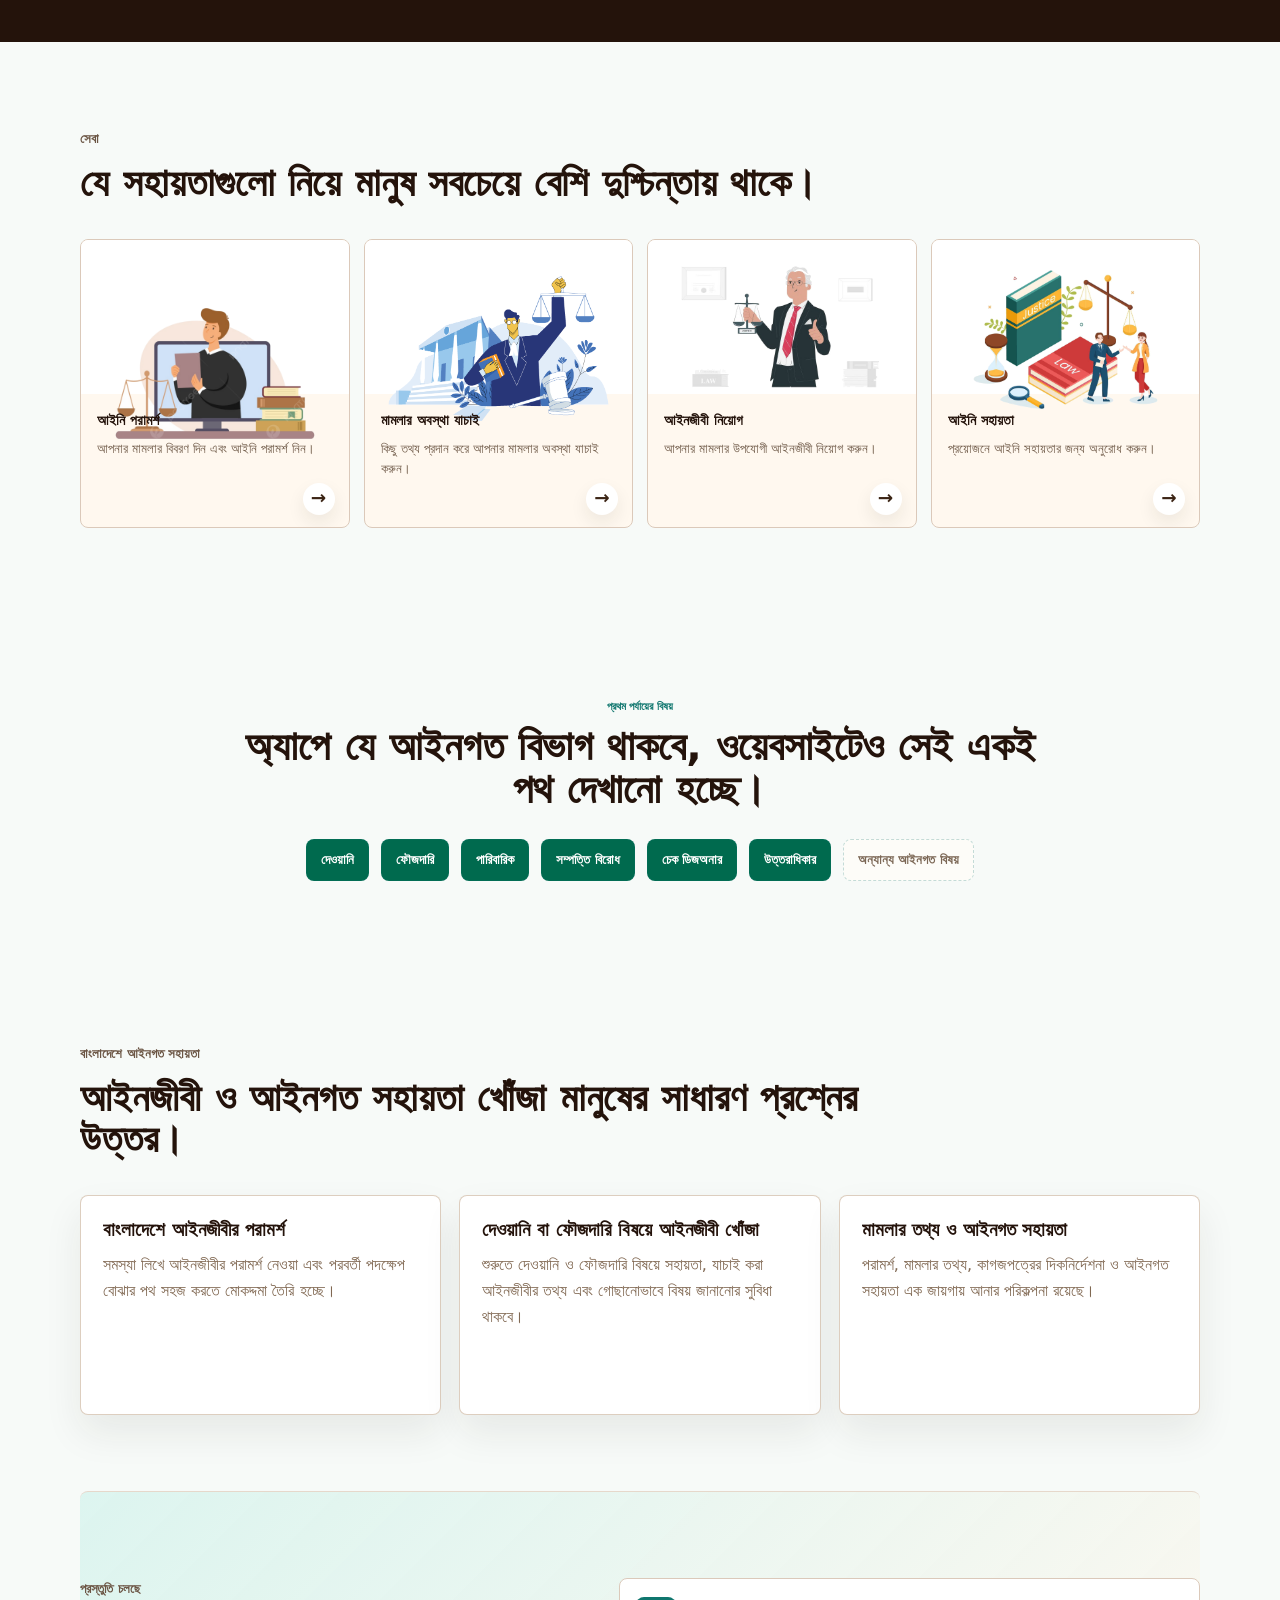
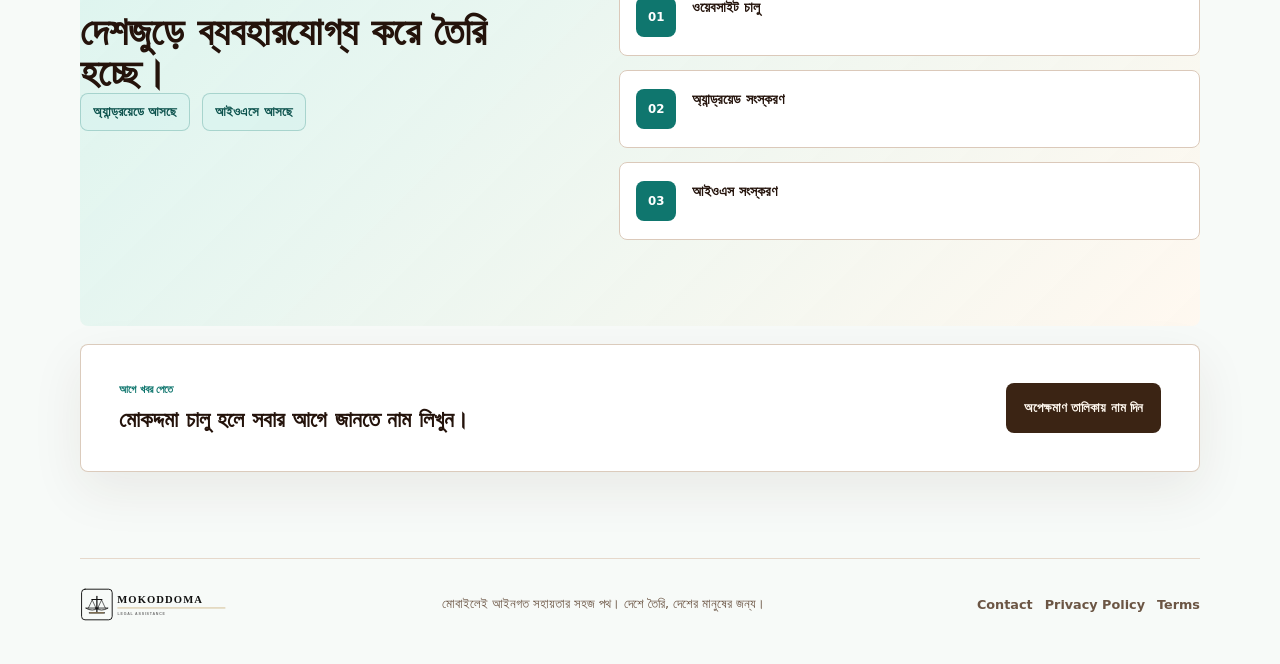
==== commit ba20cfaf: "Add animated app flow mockups" ====
--- a/index.html
+++ b/index.html
@@ -91,6 +91,7 @@
       <nav class="site-nav" aria-label="Primary navigation">
         <a href="#why"><span class="lang-en">Why</span><span class="lang-bn">কেন</span></a>
         <a href="#instant"><span class="lang-en">Instant</span><span class="lang-bn">ধাপ</span></a>
+        <a href="#app-flow"><span class="lang-en">App</span><span class="lang-bn">অ্যাপ</span></a>
         <a href="#services"><span class="lang-en">Services</span><span class="lang-bn">সেবা</span></a>
         <a href="#legal-help"><span class="lang-en">Legal Help</span><span class="lang-bn">আইন সহায়তা</span></a>
         <a href="#launch"><span class="lang-en">Launch</span><span class="lang-bn">আসছে</span></a>
@@ -130,24 +131,51 @@
             <img src="./assets/bangladesh-flag.svg" alt="">
             <strong><span class="lang-en">Our legal path</span><span class="lang-bn">আইনগত সহায়তার সহজ পথ</span></strong>
           </div>
-          <div class="phone-mockup local-phone" aria-hidden="true">
+          <div class="phone-mockup local-phone hero-app-phone" aria-hidden="true">
             <div class="phone-speaker"></div>
-            <div class="phone-screen">
-              <div class="app-topbar">
-                <span></span>
-                <strong>Mokoddoma</strong>
-              </div>
-              <div class="app-card active">
-                <small>Tap 1</small>
-                <b>Tell us the issue</b>
-              </div>
-              <div class="app-card">
-                <small>Tap 2</small>
-                <b>Choose legal help</b>
-              </div>
-              <div class="app-card">
-                <small>Tap 3</small>
-                <b>Talk, track, move</b>
+            <div class="phone-screen app-dashboard-screen">
+              <div class="mock-statusbar">
+                <span>9:41</span>
+                <span>5G</span>
+              </div>
+              <div class="mock-appbar">
+                <div>
+                  <small>Welcome back</small>
+                  <strong>Mokoddoma</strong>
+                </div>
+                <span class="mock-avatar">M</span>
+              </div>
+              <div class="mock-create-card">
+                <span>+</span>
+                <div>
+                  <b>Create a case</b>
+                  <small>Describe your issue and get matched to the right next step.</small>
+                </div>
+              </div>
+              <div class="mock-quick-row">
+                <div>
+                  <span>CH</span>
+                  <b>Consult</b>
+                </div>
+                <div>
+                  <span>LW</span>
+                  <b>Hire lawyer</b>
+                </div>
+              </div>
+              <div class="mock-metrics">
+                <div><strong>3</strong><span>Active</span></div>
+                <div><strong>1</strong><span>Awaiting</span></div>
+                <div><strong>8</strong><span>Closed</span></div>
+              </div>
+              <div class="mock-services-mini">
+                <article>
+                  <img src="./assets/case_status_check.png" alt="">
+                  <b>Legal Consultancy</b>
+                </article>
+                <article>
+                  <img src="./assets/consult_with_lawyers.png" alt="">
+                  <b>Hire a Lawyer</b>
+                </article>
               </div>
             </div>
           </div>
@@ -211,6 +239,158 @@
             <h3><span class="lang-en">Move with a lawyer</span><span class="lang-bn">বিজ্ঞ আইনজীবীর সাথে কথা বলুন</span></h3>
             <p><span class="lang-en">Chat, video, documents.</span><span class="lang-bn">কথা, প্রয়োজনীয় কাগজপত্র ও পরবর্তী পদক্ষেপ।</span></p>
           </article>
+        </div>
+      </section>
+
+      <section class="app-flow-section" id="app-flow" aria-labelledby="app-flow-title">
+        <div class="section-heading reveal">
+          <p class="eyebrow"><span class="lang-en">Inside the app</span><span class="lang-bn">অ্যাপের ভিতরের পথ</span></p>
+          <h2 id="app-flow-title">
+            <span class="lang-en">A legal journey that feels connected from the first tap.</span>
+            <span class="lang-bn">প্রথম ট্যাপ থেকেই গোছানো আইনগত সহায়তার অভিজ্ঞতা।</span>
+          </h2>
+          <p>
+            <span class="lang-en">These mockups follow the React Native app flow: issue finder, verified lawyer discovery, consultation booking, secure chat, and case progress.</span>
+            <span class="lang-bn">এই মকআপগুলো অ্যাপের আসল ফ্লো অনুসরণ করে: সমস্যার ধরন বাছাই, যাচাই করা আইনজীবী, পরামর্শের সময়, চ্যাট ও মামলার অগ্রগতি।</span>
+          </p>
+        </div>
+
+        <div class="app-flow-board reveal" data-app-flow>
+          <div class="flow-tabs" role="tablist" aria-label="App flow mockups">
+            <button class="flow-tab is-active" type="button" role="tab" aria-selected="true" data-flow-tab="finder">
+              <span>01</span>
+              <strong><span class="lang-en">Find issue</span><span class="lang-bn">বিষয় বাছাই</span></strong>
+            </button>
+            <button class="flow-tab" type="button" role="tab" aria-selected="false" data-flow-tab="lawyer">
+              <span>02</span>
+              <strong><span class="lang-en">Choose lawyer</span><span class="lang-bn">আইনজীবী বাছাই</span></strong>
+            </button>
+            <button class="flow-tab" type="button" role="tab" aria-selected="false" data-flow-tab="consult">
+              <span>03</span>
+              <strong><span class="lang-en">Book consult</span><span class="lang-bn">পরামর্শ বুকিং</span></strong>
+            </button>
+            <button class="flow-tab" type="button" role="tab" aria-selected="false" data-flow-tab="track">
+              <span>04</span>
+              <strong><span class="lang-en">Track case</span><span class="lang-bn">মামলা ট্র্যাক</span></strong>
+            </button>
+          </div>
+
+          <div class="flow-phone-cluster" aria-live="polite">
+            <div class="phone-mockup app-flow-phone" data-flow-screen="finder">
+              <div class="phone-speaker"></div>
+              <div class="phone-screen flow-screen">
+                <div class="mock-statusbar"><span>9:41</span><span>5G</span></div>
+                <div class="screen-title">
+                  <small>Legal issue finder</small>
+                  <strong>What do you need help with?</strong>
+                </div>
+                <div class="mock-search">Search murder, property, divorce...</div>
+                <div class="category-grid">
+                  <article class="category-card is-active"><b>Criminal</b><span>Murder, theft, fraud</span></article>
+                  <article class="category-card"><b>Civil</b><span>Property, contracts</span></article>
+                  <article class="category-card"><b>Family</b><span>Divorce, custody</span></article>
+                  <article class="category-card"><b>Others</b><span>Legal issues</span></article>
+                </div>
+                <div class="mock-chip-row">
+                  <span>Cheque dishonor</span>
+                  <span>Land mutation</span>
+                  <span>Maintenance</span>
+                </div>
+              </div>
+            </div>
+
+            <div class="phone-mockup app-flow-phone" data-flow-screen="lawyer" hidden>
+              <div class="phone-speaker"></div>
+              <div class="phone-screen flow-screen">
+                <div class="mock-statusbar"><span>9:41</span><span>5G</span></div>
+                <div class="screen-title">
+                  <small>Verified lawyers</small>
+                  <strong>Choose legal support</strong>
+                </div>
+                <div class="filter-row"><span>All</span><span>Civil</span><span>Criminal</span><span>Fee ↓</span></div>
+                <article class="lawyer-card-mock">
+                  <div class="lawyer-head">
+                    <span class="lawyer-avatar">RA</span>
+                    <div><b>Rashid Ahmed</b><small>Shield verified</small></div>
+                  </div>
+                  <div class="lawyer-facts">
+                    <span>LIN 29384</span>
+                    <span>Dhaka Bar</span>
+                    <span>Criminal law</span>
+                  </div>
+                  <div class="fee-row"><b>৳1,500/hr</b><span>4.8 rating</span></div>
+                  <div class="mock-action-row"><span>Chat</span><span>Video</span></div>
+                </article>
+                <article class="profile-card-mock">
+                  <b>Profile preview</b>
+                  <span>High Court 6 yrs</span>
+                  <span>District Court 9 yrs</span>
+                </article>
+              </div>
+            </div>
+
+            <div class="phone-mockup app-flow-phone" data-flow-screen="consult" hidden>
+              <div class="phone-speaker"></div>
+              <div class="phone-screen flow-screen">
+                <div class="mock-statusbar"><span>9:41</span><span>5G</span></div>
+                <div class="screen-title">
+                  <small>Consultation</small>
+                  <strong>Book and share context</strong>
+                </div>
+                <div class="mode-grid">
+                  <article class="is-active"><b>Chat</b><span>Private messages</span></article>
+                  <article><b>Video</b><span>Face-to-face</span></article>
+                </div>
+                <div class="slot-list">
+                  <span>Today 7:30 PM</span>
+                  <span class="is-active">Tomorrow 10:00 AM</span>
+                  <span>Friday 4:15 PM</span>
+                </div>
+                <div class="chat-preview">
+                  <div class="bubble left">Please upload the deed copy.</div>
+                  <div class="bubble right">Uploaded two documents.</div>
+                  <div class="doc-pill">2 documents attached</div>
+                </div>
+              </div>
+            </div>
+
+            <div class="phone-mockup app-flow-phone" data-flow-screen="track" hidden>
+              <div class="phone-speaker"></div>
+              <div class="phone-screen flow-screen">
+                <div class="mock-statusbar"><span>9:41</span><span>5G</span></div>
+                <div class="screen-title">
+                  <small>Case progress</small>
+                  <strong>Your next step is visible</strong>
+                </div>
+                <div class="timeline-mock">
+                  <div class="done"><b>Case created</b><span>Submitted by client</span></div>
+                  <div class="done"><b>Lawyer assigned</b><span>Verified advocate matched</span></div>
+                  <div class="active"><b>Consultation accepted</b><span>Tomorrow 10:00 AM</span></div>
+                  <div><b>In progress</b><span>Awaiting update</span></div>
+                  <div><b>Completed</b><span>Final note pending</span></div>
+                </div>
+              </div>
+            </div>
+          </div>
+
+          <div class="flow-copy-panel">
+            <article class="flow-copy is-active" data-flow-copy="finder">
+              <h3><span class="lang-en">Use the app’s real legal categories.</span><span class="lang-bn">অ্যাপের আসল ক্যাটাগরি দেখানো হবে।</span></h3>
+              <p><span class="lang-en">Civil, Criminal, Family, and Others can become clickable website previews instead of static coming-soon chips.</span><span class="lang-bn">দেওয়ানি, ফৌজদারি, পারিবারিক ও অন্যান্য বিষয় ওয়েবসাইটে ইন্টারঅ্যাকটিভ প্রিভিউ হিসেবে দেখানো যাবে।</span></p>
+            </article>
+            <article class="flow-copy" data-flow-copy="lawyer">
+              <h3><span class="lang-en">Make trust visible through UI.</span><span class="lang-bn">বিশ্বাস তৈরি হবে তথ্য দেখিয়ে।</span></h3>
+              <p><span class="lang-en">LIN number, bar association, district, fee, expertise, and chat/video options should appear as product proof.</span><span class="lang-bn">LIN নম্বর, বার অ্যাসোসিয়েশন, জেলা, ফি, অভিজ্ঞতা ও চ্যাট/ভিডিও অপশনই হবে প্রোডাক্ট প্রমাণ।</span></p>
+            </article>
+            <article class="flow-copy" data-flow-copy="consult">
+              <h3><span class="lang-en">Show that consultation is an action.</span><span class="lang-bn">পরামর্শ নেওয়া যে সরাসরি সম্ভব, তা দেখান।</span></h3>
+              <p><span class="lang-en">The booking, slot, chat, video, and document states make Mokoddoma feel useful before launch.</span><span class="lang-bn">বুকিং, সময়, চ্যাট, ভিডিও ও ডকুমেন্ট শেয়ারিং মিলে অ্যাপটি ব্যবহারযোগ্য বলে মনে হবে।</span></p>
+            </article>
+            <article class="flow-copy" data-flow-copy="track">
+              <h3><span class="lang-en">Close the loop with case progress.</span><span class="lang-bn">মামলার অগ্রগতি দেখিয়ে ফ্লো সম্পূর্ণ করুন।</span></h3>
+              <p><span class="lang-en">The timeline connects case creation, lawyer assignment, consultation, and completion into one coherent promise.</span><span class="lang-bn">টাইমলাইন কেস তৈরি, আইনজীবী অ্যাসাইন, পরামর্শ ও শেষ আপডেটকে এক জায়গায় যুক্ত করবে।</span></p>
+            </article>
+          </div>
         </div>
       </section>
 
@@ -301,16 +481,17 @@
       <section class="case-cloud reveal" aria-labelledby="case-title">
         <p class="eyebrow"><span class="lang-en">Case types</span><span class="lang-bn">প্রথম পর্যায়ের বিষয়</span></p>
         <h2 id="case-title">
-          <span class="lang-en">Civil and criminal support first. More categories soon.</span>
-          <span class="lang-bn">শুরুতে দেওয়ানি ও ফৌজদারি বিষয়ে সহায়তা। অন্য ক্ষেত্রগুলো ধাপে ধাপে আসবে।</span>
+          <span class="lang-en">Start with the same legal categories people see in the app.</span>
+          <span class="lang-bn">অ্যাপে যে আইনগত বিভাগ থাকবে, ওয়েবসাইটেও সেই একই পথ দেখানো হচ্ছে।</span>
         </h2>
         <div class="case-chips" aria-label="Supported case categories">
           <span class="is-live"><span class="lang-en">Civil</span><span class="lang-bn">দেওয়ানি</span></span>
           <span class="is-live"><span class="lang-en">Criminal</span><span class="lang-bn">ফৌজদারি</span></span>
-          <span class="is-soon"><span class="lang-en">Family coming soon</span><span class="lang-bn">পারিবারিক বিষয় শিগগিরই আসছে</span></span>
-          <span class="is-soon"><span class="lang-en">Land coming soon</span><span class="lang-bn">জমি-সংক্রান্ত বিষয় শিগগিরই আসছে</span></span>
-          <span class="is-soon"><span class="lang-en">Cheque coming soon</span><span class="lang-bn">চেক-সংক্রান্ত বিষয় শিগগিরই আসছে</span></span>
-          <span class="is-soon"><span class="lang-en">Inheritance coming soon</span><span class="lang-bn">উত্তরাধিকার বিষয় শিগগিরই আসছে</span></span>
+          <span class="is-live"><span class="lang-en">Family</span><span class="lang-bn">পারিবারিক</span></span>
+          <span class="is-live"><span class="lang-en">Property disputes</span><span class="lang-bn">সম্পত্তি বিরোধ</span></span>
+          <span class="is-live"><span class="lang-en">Cheque dishonor</span><span class="lang-bn">চেক ডিজঅনার</span></span>
+          <span class="is-live"><span class="lang-en">Inheritance</span><span class="lang-bn">উত্তরাধিকার</span></span>
+          <span class="is-soon"><span class="lang-en">Other legal issues</span><span class="lang-bn">অন্যান্য আইনগত বিষয়</span></span>
         </div>
       </section>
 
--- a/styles.css
+++ b/styles.css
@@ -654,6 +654,530 @@
   background: linear-gradient(180deg, #fffdf9, #e9f5f1);
 }
 
+.hero-app-phone {
+  width: min(326px, 78vw);
+}
+
+.app-dashboard-screen,
+.flow-screen {
+  gap: 13px;
+  padding: 18px 15px;
+  overflow: hidden;
+}
+
+.mock-statusbar,
+.mock-appbar,
+.lawyer-head,
+.fee-row,
+.mock-action-row {
+  display: flex;
+  align-items: center;
+  justify-content: space-between;
+  gap: 10px;
+}
+
+.mock-statusbar {
+  min-height: 22px;
+  color: #846e5b;
+  font-size: 0.7rem;
+  font-weight: 900;
+}
+
+.mock-appbar small,
+.screen-title small,
+.lawyer-head small {
+  display: block;
+  color: var(--accent);
+  font-size: 0.72rem;
+  font-weight: 900;
+}
+
+.mock-appbar strong,
+.screen-title strong {
+  display: block;
+  color: var(--primary-strong);
+  font-size: 1.18rem;
+  line-height: 1.14;
+}
+
+.mock-avatar,
+.lawyer-avatar {
+  width: 38px;
+  height: 38px;
+  display: grid;
+  place-items: center;
+  flex: 0 0 auto;
+  border-radius: 50%;
+  background: #006a4e;
+  color: #ffffff;
+  font-size: 0.86rem;
+  font-weight: 900;
+  box-shadow: 0 10px 24px rgba(0, 106, 78, 0.2);
+}
+
+.mock-create-card {
+  min-height: 112px;
+  display: grid;
+  grid-template-columns: 46px minmax(0, 1fr);
+  gap: 12px;
+  align-items: center;
+  padding: 14px;
+  border-radius: 18px;
+  background: linear-gradient(135deg, #006a4e, #0f766e);
+  color: #ffffff;
+  box-shadow: 0 18px 38px rgba(0, 106, 78, 0.18);
+  animation: dashboard-lift 4.2s ease-in-out infinite;
+}
+
+.mock-create-card > span {
+  width: 44px;
+  height: 44px;
+  display: grid;
+  place-items: center;
+  border-radius: 14px;
+  background: rgba(255, 255, 255, 0.18);
+  font-size: 1.8rem;
+  line-height: 1;
+}
+
+.mock-create-card b,
+.mock-create-card small {
+  display: block;
+}
+
+.mock-create-card b {
+  font-size: 1.04rem;
+}
+
+.mock-create-card small {
+  margin-top: 4px;
+  color: rgba(255, 255, 255, 0.82);
+  line-height: 1.35;
+}
+
+.mock-quick-row,
+.mock-metrics,
+.mock-services-mini,
+.category-grid,
+.mode-grid {
+  display: grid;
+  grid-template-columns: repeat(2, minmax(0, 1fr));
+  gap: 10px;
+}
+
+.mock-quick-row div,
+.mock-metrics div,
+.mock-services-mini article,
+.category-card,
+.mode-grid article,
+.lawyer-card-mock,
+.profile-card-mock {
+  border: 1px solid rgba(216, 198, 181, 0.86);
+  border-radius: 14px;
+  background: #ffffff;
+  box-shadow: 0 10px 28px rgba(44, 34, 28, 0.07);
+}
+
+.mock-quick-row div {
+  display: grid;
+  gap: 8px;
+  padding: 12px;
+}
+
+.mock-quick-row span {
+  width: 34px;
+  height: 34px;
+  display: grid;
+  place-items: center;
+  border-radius: 12px;
+  background: #d8f3ee;
+  color: #075a45;
+  font-size: 0.72rem;
+  font-weight: 900;
+}
+
+.mock-quick-row b,
+.mock-services-mini b {
+  color: var(--primary-strong);
+  font-size: 0.82rem;
+}
+
+.mock-metrics {
+  grid-template-columns: repeat(3, minmax(0, 1fr));
+}
+
+.mock-metrics div {
+  min-height: 72px;
+  display: grid;
+  place-items: center;
+  padding: 8px;
+}
+
+.mock-metrics strong {
+  color: var(--primary-strong);
+  font-size: 1.25rem;
+}
+
+.mock-metrics span {
+  color: #7a6250;
+  font-size: 0.68rem;
+  font-weight: 900;
+}
+
+.mock-services-mini article {
+  min-height: 104px;
+  display: grid;
+  align-content: center;
+  justify-items: center;
+  gap: 8px;
+  padding: 10px;
+}
+
+.mock-services-mini img {
+  width: 64px;
+  height: 48px;
+  object-fit: contain;
+}
+
+.app-flow-section {
+  width: 100%;
+  max-width: none;
+  padding: 92px max(20px, calc((100% - 1120px) / 2));
+  background:
+    linear-gradient(180deg, rgba(255, 253, 249, 0.88), rgba(237, 245, 241, 0.92));
+}
+
+.app-flow-board {
+  display: grid;
+  grid-template-columns: minmax(220px, 0.58fr) minmax(310px, 0.86fr) minmax(260px, 0.68fr);
+  gap: clamp(18px, 3vw, 32px);
+  align-items: center;
+}
+
+.flow-tabs {
+  display: grid;
+  gap: 12px;
+}
+
+.flow-tab {
+  width: 100%;
+  min-height: 76px;
+  display: grid;
+  grid-template-columns: 42px minmax(0, 1fr);
+  align-items: center;
+  gap: 12px;
+  margin: 0;
+  padding: 14px;
+  border: 1px solid rgba(216, 198, 181, 0.9);
+  border-radius: 8px;
+  background: rgba(255, 253, 249, 0.86);
+  color: var(--primary);
+  text-align: left;
+  box-shadow: none;
+  transition: transform 220ms ease, border-color 220ms ease, background 220ms ease;
+}
+
+.flow-tab span {
+  width: 40px;
+  height: 40px;
+  display: grid;
+  place-items: center;
+  border-radius: 8px;
+  background: #edf5f1;
+  color: var(--accent-strong);
+  font-size: 0.78rem;
+  font-weight: 900;
+}
+
+.flow-tab strong {
+  color: var(--primary-strong);
+}
+
+.flow-tab:hover,
+.flow-tab:focus-visible,
+.flow-tab.is-active {
+  border-color: rgba(0, 106, 78, 0.56);
+  background: #ffffff;
+  outline: none;
+  transform: translateX(5px);
+}
+
+.flow-tab.is-active span {
+  background: #006a4e;
+  color: #ffffff;
+}
+
+.flow-phone-cluster {
+  min-height: 638px;
+  display: grid;
+  place-items: center;
+  position: relative;
+}
+
+.flow-phone-cluster::before {
+  content: "";
+  position: absolute;
+  width: 390px;
+  height: 390px;
+  border: 1px dashed rgba(0, 106, 78, 0.22);
+  border-radius: 50%;
+  animation: slow-spin 26s linear infinite;
+}
+
+.app-flow-phone {
+  position: relative;
+  z-index: 1;
+  width: min(318px, 78vw);
+  animation: flow-phone-in 420ms ease both, phone-float 5s ease-in-out infinite;
+}
+
+.screen-title {
+  display: grid;
+  gap: 3px;
+  margin-bottom: 2px;
+}
+
+.mock-search {
+  min-height: 42px;
+  display: flex;
+  align-items: center;
+  border: 1px solid rgba(216, 198, 181, 0.9);
+  border-radius: 12px;
+  padding: 0 12px;
+  background: #ffffff;
+  color: #7a6250;
+  font-size: 0.76rem;
+  font-weight: 800;
+}
+
+.category-card,
+.mode-grid article {
+  min-height: 84px;
+  display: grid;
+  align-content: center;
+  gap: 5px;
+  padding: 12px;
+}
+
+.category-card b,
+.mode-grid b,
+.lawyer-card-mock b,
+.profile-card-mock b,
+.timeline-mock b {
+  color: var(--primary-strong);
+  font-size: 0.86rem;
+}
+
+.category-card span,
+.mode-grid span,
+.lawyer-card-mock small,
+.lawyer-facts span,
+.profile-card-mock span,
+.timeline-mock span {
+  color: #735d4b;
+  font-size: 0.68rem;
+  font-weight: 800;
+  line-height: 1.35;
+}
+
+.category-card.is-active,
+.mode-grid .is-active {
+  border-color: rgba(0, 106, 78, 0.48);
+  background: #d8f3ee;
+}
+
+.mock-chip-row,
+.filter-row,
+.slot-list {
+  display: flex;
+  flex-wrap: wrap;
+  gap: 7px;
+}
+
+.mock-chip-row span,
+.filter-row span,
+.slot-list span,
+.mock-action-row span,
+.doc-pill {
+  min-height: 30px;
+  display: inline-flex;
+  align-items: center;
+  border-radius: 999px;
+  padding: 0 10px;
+  background: #edf5f1;
+  color: var(--accent-strong);
+  font-size: 0.68rem;
+  font-weight: 900;
+}
+
+.filter-row span:first-child,
+.slot-list .is-active,
+.mock-action-row span {
+  background: #006a4e;
+  color: #ffffff;
+}
+
+.lawyer-card-mock {
+  display: grid;
+  gap: 12px;
+  padding: 14px;
+}
+
+.lawyer-facts {
+  display: grid;
+  grid-template-columns: repeat(2, minmax(0, 1fr));
+  gap: 7px;
+}
+
+.lawyer-facts span,
+.profile-card-mock span {
+  min-height: 28px;
+  display: inline-flex;
+  align-items: center;
+  border-radius: 8px;
+  padding: 0 8px;
+  background: #fff8ef;
+}
+
+.fee-row b {
+  font-size: 0.94rem;
+}
+
+.fee-row span {
+  color: var(--gold);
+  font-size: 0.72rem;
+  font-weight: 900;
+}
+
+.profile-card-mock {
+  display: grid;
+  gap: 8px;
+  padding: 13px;
+}
+
+.mode-grid {
+  margin-bottom: 2px;
+}
+
+.slot-list {
+  display: grid;
+  grid-template-columns: 1fr;
+}
+
+.slot-list span {
+  justify-content: center;
+  border-radius: 12px;
+  min-height: 36px;
+}
+
+.chat-preview {
+  display: grid;
+  gap: 8px;
+  margin-top: 2px;
+  padding: 12px;
+  border-radius: 16px;
+  background: #ffffff;
+}
+
+.bubble {
+  max-width: 82%;
+  padding: 9px 11px;
+  border-radius: 14px;
+  color: var(--primary-strong);
+  font-size: 0.72rem;
+  font-weight: 800;
+  line-height: 1.35;
+}
+
+.bubble.left {
+  justify-self: start;
+  background: #edf5f1;
+}
+
+.bubble.right {
+  justify-self: end;
+  background: #006a4e;
+  color: #ffffff;
+}
+
+.doc-pill {
+  justify-self: center;
+}
+
+.timeline-mock {
+  position: relative;
+  display: grid;
+  gap: 10px;
+  margin-top: 4px;
+}
+
+.timeline-mock div {
+  position: relative;
+  min-height: 64px;
+  display: grid;
+  align-content: center;
+  gap: 4px;
+  padding: 10px 12px 10px 38px;
+  border: 1px solid rgba(216, 198, 181, 0.86);
+  border-radius: 14px;
+  background: #ffffff;
+}
+
+.timeline-mock div::before {
+  content: "";
+  position: absolute;
+  left: 14px;
+  top: 22px;
+  width: 11px;
+  height: 11px;
+  border: 2px solid #c9b8aa;
+  border-radius: 50%;
+  background: #ffffff;
+}
+
+.timeline-mock .done::before,
+.timeline-mock .active::before {
+  border-color: #006a4e;
+  background: #006a4e;
+}
+
+.timeline-mock .active {
+  border-color: rgba(0, 106, 78, 0.5);
+  box-shadow: 0 14px 28px rgba(0, 106, 78, 0.12);
+}
+
+.flow-copy-panel {
+  min-height: 280px;
+  position: relative;
+  padding: 24px;
+  border: 1px solid rgba(216, 198, 181, 0.9);
+  border-radius: 8px;
+  background: #ffffff;
+  box-shadow: 0 18px 52px rgba(59, 36, 20, 0.08);
+}
+
+.flow-copy {
+  display: none;
+  animation: copy-slide-in 340ms ease both;
+}
+
+.flow-copy.is-active {
+  display: block;
+}
+
+.flow-copy h3 {
+  margin: 0;
+  color: var(--primary-strong);
+  font-size: 1.35rem;
+  line-height: 1.18;
+}
+
+.flow-copy p {
+  margin: 14px 0 0;
+  color: #6b5544;
+  line-height: 1.62;
+}
+
 .app-topbar {
   display: flex;
   align-items: center;
@@ -1373,6 +1897,7 @@
 body:not(.reset-page) .instant-card h3,
 body:not(.reset-page) .signal-card strong,
 body:not(.reset-page) .proof-grid strong,
+body:not(.reset-page) .flow-copy h3,
 body:not(.reset-page) .source-section h2 {
   font-size: 1.16rem;
 }
@@ -1381,6 +1906,8 @@
 body:not(.reset-page) .service-card h3,
 body:not(.reset-page) .case-type-list h3,
 body:not(.reset-page) .lawyer-grid strong,
+body:not(.reset-page) .mock-appbar strong,
+body:not(.reset-page) .screen-title strong,
 body:not(.reset-page) .launch-timeline strong {
   font-size: 0.9rem;
 }
@@ -1392,6 +1919,7 @@
 body:not(.reset-page) .comparison-row span,
 body:not(.reset-page) .store-row > span,
 body:not(.reset-page) .waitlist-section .primary-link,
+body:not(.reset-page) .flow-copy p,
 body:not(.reset-page) .site-footer,
 body:not(.reset-page) .language-toggle {
   font-size: 0.8rem;
@@ -1478,6 +2006,37 @@
   50% {
     transform: translateY(-4px);
     box-shadow: 0 22px 52px rgba(244, 42, 65, 0.22);
+  }
+}
+
+@keyframes dashboard-lift {
+  0%, 100% {
+    transform: translateY(0);
+  }
+  50% {
+    transform: translateY(-5px);
+  }
+}
+
+@keyframes flow-phone-in {
+  from {
+    opacity: 0;
+    transform: translateY(16px) scale(0.98);
+  }
+  to {
+    opacity: 1;
+    transform: translateY(0) scale(1);
+  }
+}
+
+@keyframes copy-slide-in {
+  from {
+    opacity: 0;
+    transform: translateY(10px);
+  }
+  to {
+    opacity: 1;
+    transform: translateY(0);
   }
 }
 
@@ -1829,6 +2388,30 @@
     grid-template-columns: repeat(2, minmax(0, 1fr));
   }
 
+  .app-flow-board {
+    grid-template-columns: 1fr;
+  }
+
+  .flow-tabs {
+    grid-template-columns: repeat(4, minmax(0, 1fr));
+  }
+
+  .flow-tab {
+    grid-template-columns: 1fr;
+    justify-items: center;
+    text-align: center;
+  }
+
+  .flow-tab:hover,
+  .flow-tab:focus-visible,
+  .flow-tab.is-active {
+    transform: translateY(-3px);
+  }
+
+  .flow-copy-panel {
+    min-height: auto;
+  }
+
   .bd-motion-stage,
   .phone-stage {
     min-height: 590px;
@@ -1860,6 +2443,7 @@
   .section-band,
   .split-section,
   .comparison-section,
+  .app-flow-section,
   .proof-strip,
   .instant-section,
   .case-cloud,
@@ -1980,6 +2564,7 @@
   .section-band,
   .comparison-section,
   .split-section,
+  .app-flow-section,
   .instant-section,
   .seo-faq-section,
   .case-cloud,
@@ -1996,6 +2581,36 @@
     font-size: 2.08rem;
   }
 
+  .flow-tabs {
+    grid-template-columns: repeat(2, minmax(0, 1fr));
+  }
+
+  .flow-tab {
+    min-height: 68px;
+    padding: 12px 10px;
+  }
+
+  .flow-phone-cluster {
+    min-height: 620px;
+  }
+
+  .flow-phone-cluster::before {
+    width: 318px;
+    height: 318px;
+  }
+
+  .app-flow-phone {
+    width: min(292px, 86vw);
+  }
+
+  .flow-copy-panel {
+    padding: 20px;
+  }
+
+  .flow-copy h3 {
+    font-size: 1.15rem;
+  }
+
   .launch-bd {
     padding: 42px 24px;
   }
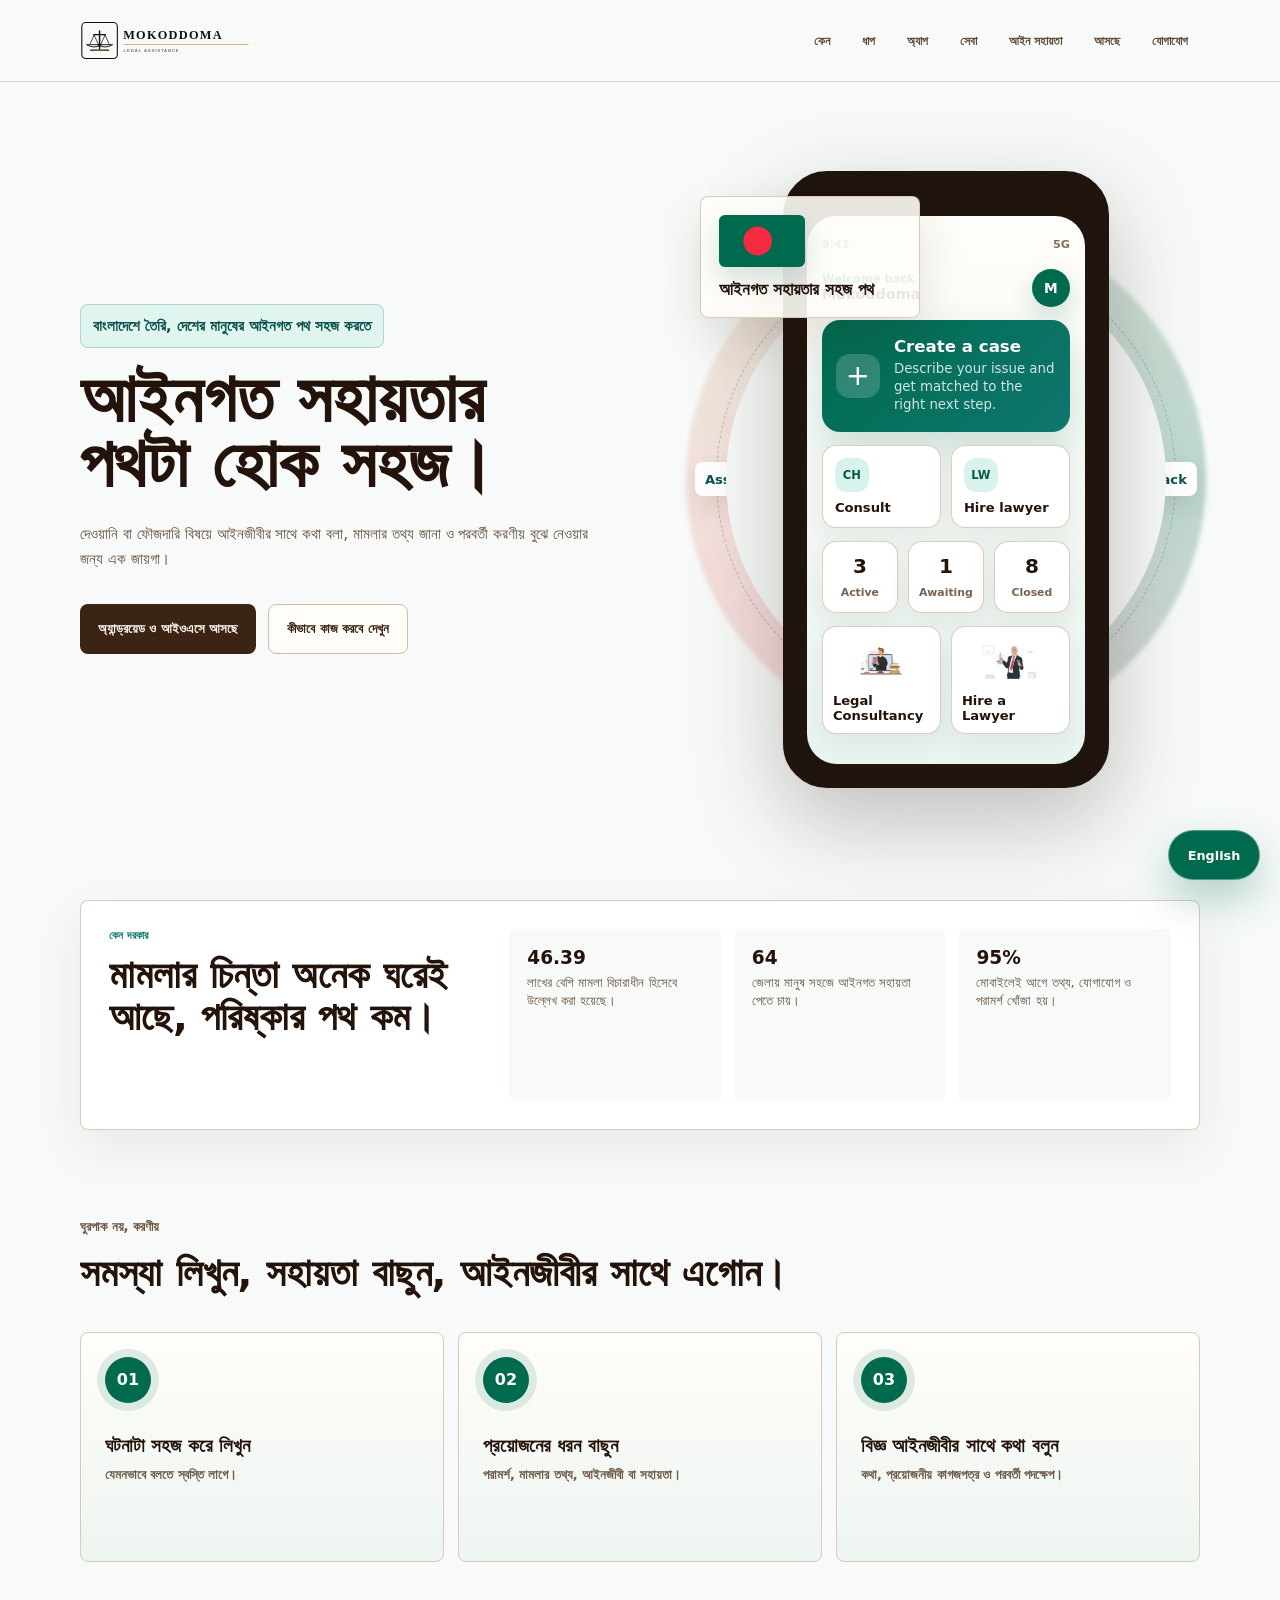
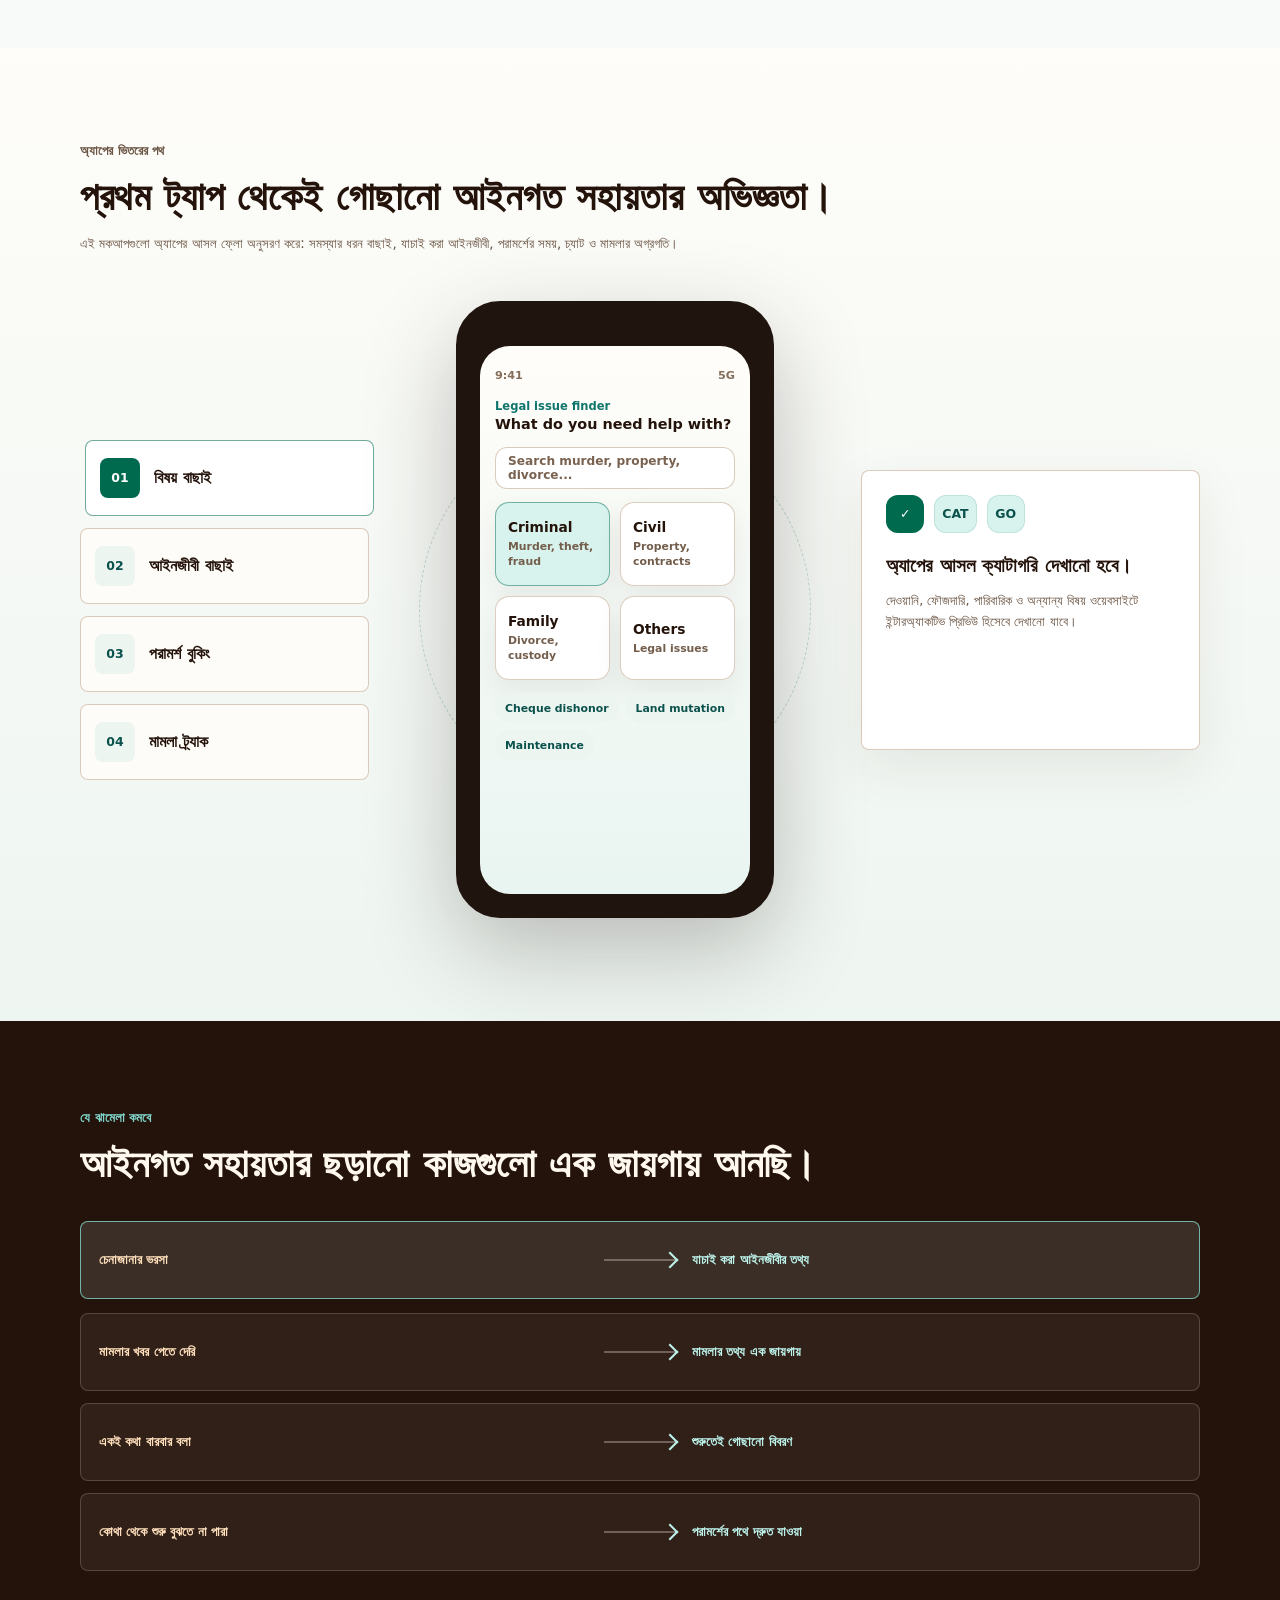
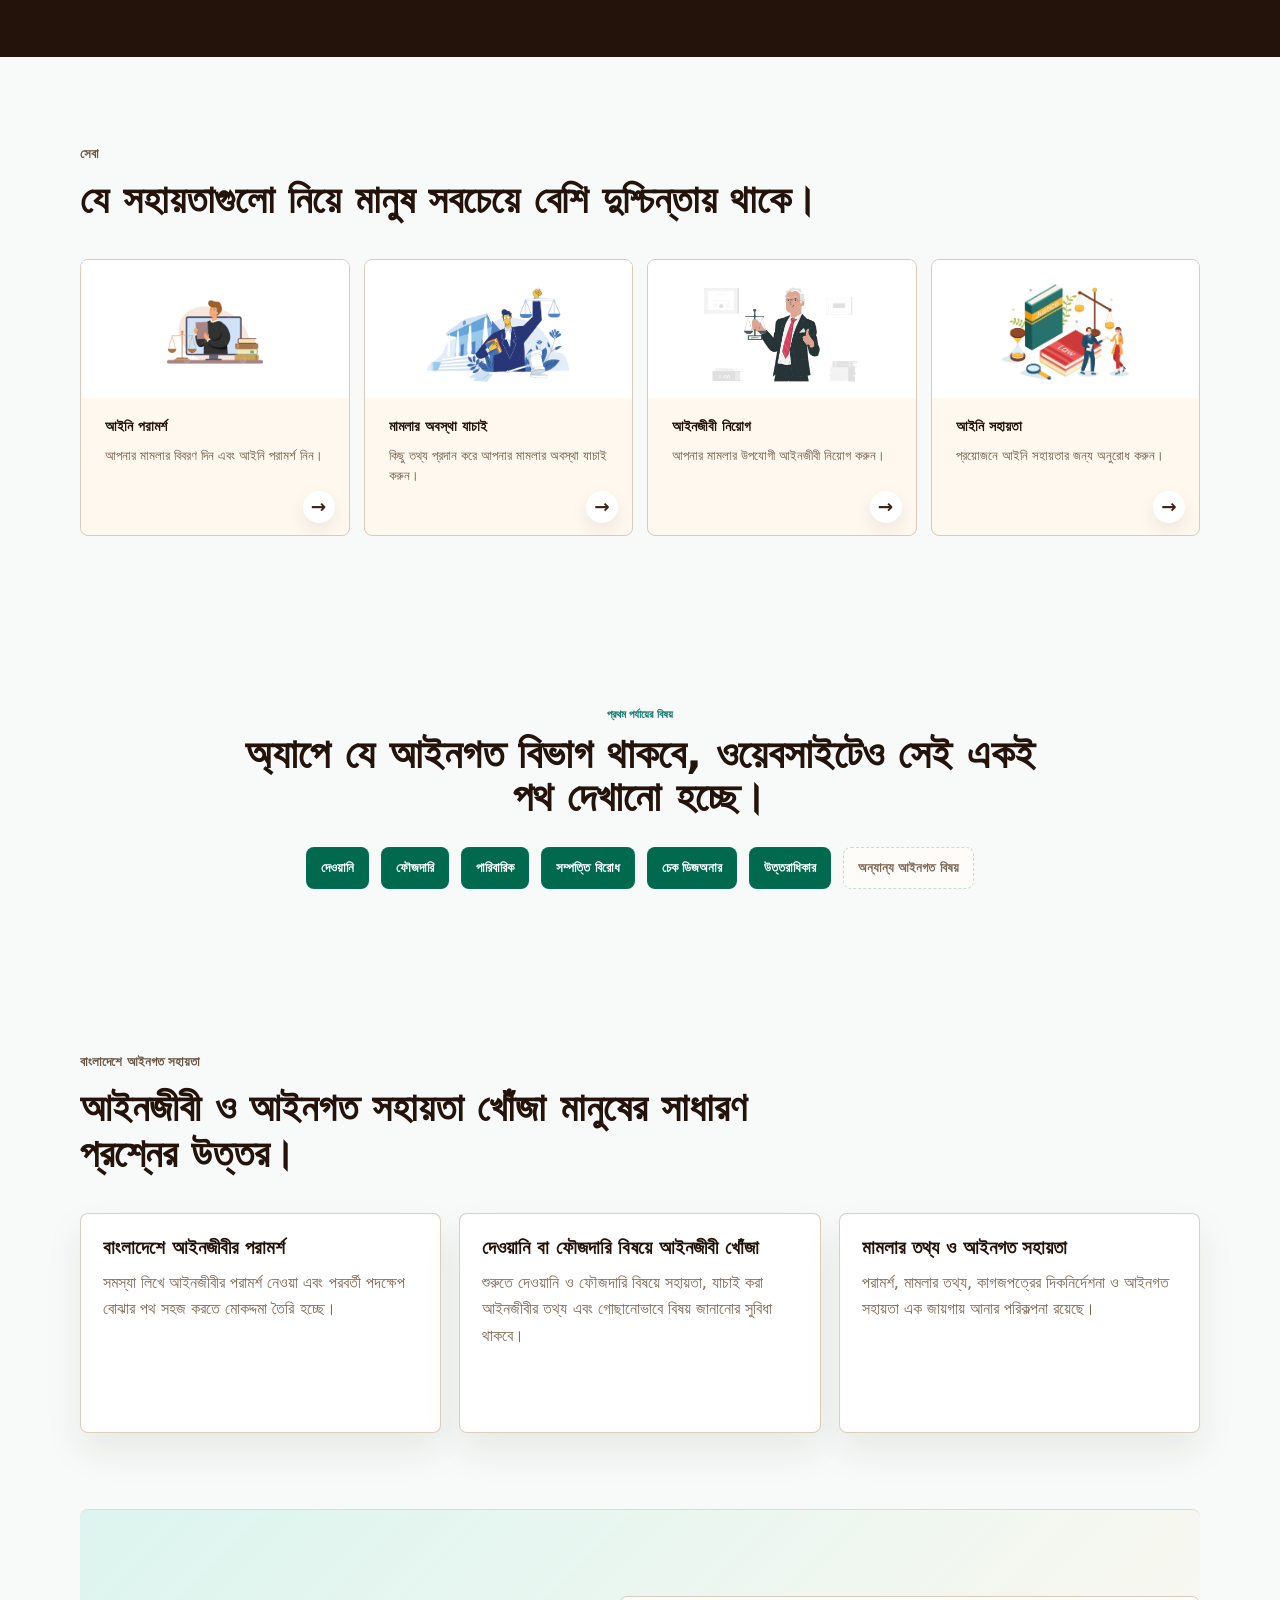
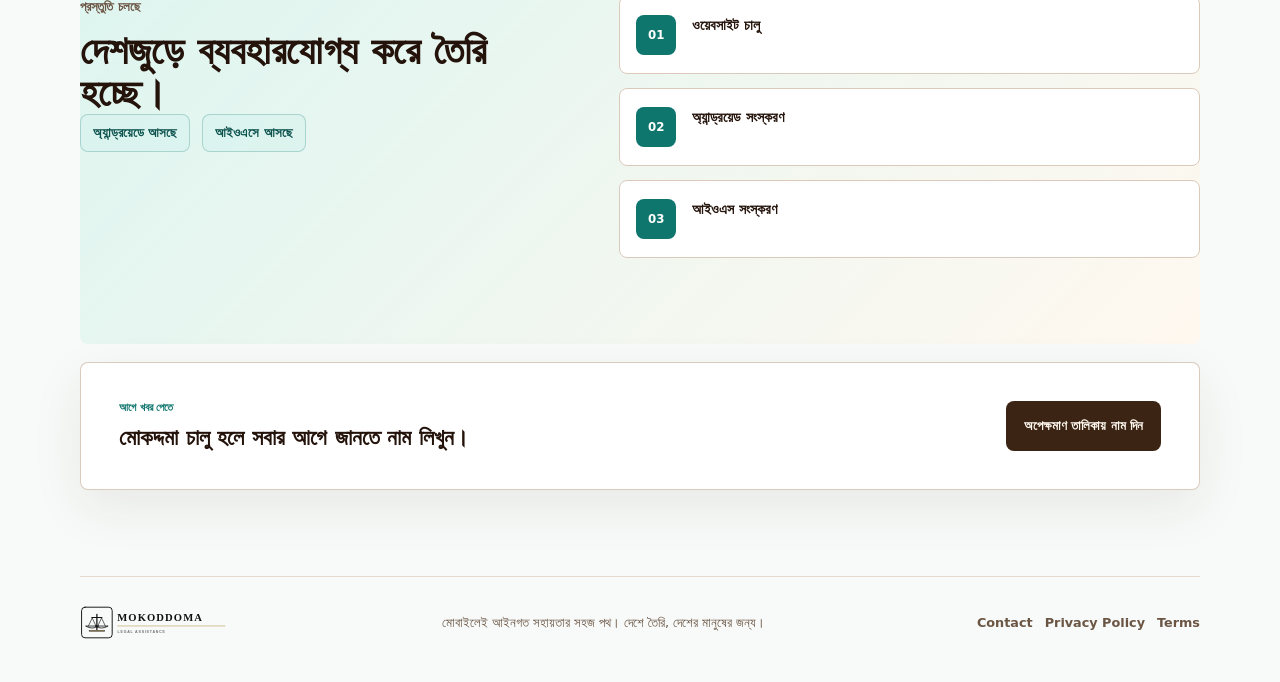
==== commit f891b158: "Fix app mockup UI polish" ====
--- a/index.html
+++ b/index.html
@@ -95,7 +95,7 @@
         <a href="#services"><span class="lang-en">Services</span><span class="lang-bn">সেবা</span></a>
         <a href="#legal-help"><span class="lang-en">Legal Help</span><span class="lang-bn">আইন সহায়তা</span></a>
         <a href="#launch"><span class="lang-en">Launch</span><span class="lang-bn">আসছে</span></a>
-        <a href="./contact/"><span class="lang-en">Contact</span><span class="lang-bn">যোগাযোগ</span></a>
+        <a href="./contact/index.html"><span class="lang-en">Contact</span><span class="lang-bn">যোগাযোগ</span></a>
       </nav>
     </header>
 
@@ -375,18 +375,38 @@
 
           <div class="flow-copy-panel">
             <article class="flow-copy is-active" data-flow-copy="finder">
+              <div class="flow-icon-row" aria-hidden="true">
+                <span>✓</span>
+                <span>CAT</span>
+                <span>GO</span>
+              </div>
               <h3><span class="lang-en">Use the app’s real legal categories.</span><span class="lang-bn">অ্যাপের আসল ক্যাটাগরি দেখানো হবে।</span></h3>
               <p><span class="lang-en">Civil, Criminal, Family, and Others can become clickable website previews instead of static coming-soon chips.</span><span class="lang-bn">দেওয়ানি, ফৌজদারি, পারিবারিক ও অন্যান্য বিষয় ওয়েবসাইটে ইন্টারঅ্যাকটিভ প্রিভিউ হিসেবে দেখানো যাবে।</span></p>
             </article>
             <article class="flow-copy" data-flow-copy="lawyer">
+              <div class="flow-icon-row" aria-hidden="true">
+                <span>✓</span>
+                <span>ID</span>
+                <span>BAR</span>
+              </div>
               <h3><span class="lang-en">Make trust visible through UI.</span><span class="lang-bn">বিশ্বাস তৈরি হবে তথ্য দেখিয়ে।</span></h3>
               <p><span class="lang-en">LIN number, bar association, district, fee, expertise, and chat/video options should appear as product proof.</span><span class="lang-bn">LIN নম্বর, বার অ্যাসোসিয়েশন, জেলা, ফি, অভিজ্ঞতা ও চ্যাট/ভিডিও অপশনই হবে প্রোডাক্ট প্রমাণ।</span></p>
             </article>
             <article class="flow-copy" data-flow-copy="consult">
+              <div class="flow-icon-row" aria-hidden="true">
+                <span>✓</span>
+                <span>CH</span>
+                <span>VD</span>
+              </div>
               <h3><span class="lang-en">Show that consultation is an action.</span><span class="lang-bn">পরামর্শ নেওয়া যে সরাসরি সম্ভব, তা দেখান।</span></h3>
               <p><span class="lang-en">The booking, slot, chat, video, and document states make Mokoddoma feel useful before launch.</span><span class="lang-bn">বুকিং, সময়, চ্যাট, ভিডিও ও ডকুমেন্ট শেয়ারিং মিলে অ্যাপটি ব্যবহারযোগ্য বলে মনে হবে।</span></p>
             </article>
             <article class="flow-copy" data-flow-copy="track">
+              <div class="flow-icon-row" aria-hidden="true">
+                <span>✓</span>
+                <span>UP</span>
+                <span>DONE</span>
+              </div>
               <h3><span class="lang-en">Close the loop with case progress.</span><span class="lang-bn">মামলার অগ্রগতি দেখিয়ে ফ্লো সম্পূর্ণ করুন।</span></h3>
               <p><span class="lang-en">The timeline connects case creation, lawyer assignment, consultation, and completion into one coherent promise.</span><span class="lang-bn">টাইমলাইন কেস তৈরি, আইনজীবী অ্যাসাইন, পরামর্শ ও শেষ আপডেটকে এক জায়গায় যুক্ত করবে।</span></p>
             </article>
@@ -555,7 +575,7 @@
             <span class="lang-bn">মোকদ্দমা চালু হলে সবার আগে জানতে নাম লিখুন।</span>
           </h2>
         </div>
-        <a class="primary-link" href="./contact/">
+        <a class="primary-link" href="./contact/index.html">
           <span class="lang-en">Join waitlist</span>
           <span class="lang-bn">অপেক্ষমাণ তালিকায় নাম দিন</span>
         </a>
@@ -571,7 +591,7 @@
       <img src="./assets/mokoddoma_logo_en_whitebg.svg" alt="Mokoddoma">
       <p><span class="lang-en">Bangladesh's own mobile-first legal help app. Launching soon.</span><span class="lang-bn">মোবাইলেই আইনগত সহায়তার সহজ পথ। দেশে তৈরি, দেশের মানুষের জন্য।</span></p>
       <nav class="footer-links" aria-label="Footer navigation">
-        <a href="./contact/">Contact</a>
+        <a href="./contact/index.html">Contact</a>
         <a href="./privacy/">Privacy Policy</a>
         <a href="./terms/">Terms</a>
       </nav>
--- a/styles.css
+++ b/styles.css
@@ -459,6 +459,7 @@
   padding-inline: clamp(72px, 7vw, 112px);
   background:
     linear-gradient(135deg, rgba(216, 243, 238, 0.86), rgba(255, 248, 239, 0.94));
+  overflow: hidden;
 }
 
 .hero-section,
@@ -877,7 +878,7 @@
   transition: transform 220ms ease, border-color 220ms ease, background 220ms ease;
 }
 
-.flow-tab span {
+.flow-tab > span {
   width: 40px;
   height: 40px;
   display: grid;
@@ -891,6 +892,10 @@
 
 .flow-tab strong {
   color: var(--primary-strong);
+  display: block;
+  min-width: 0;
+  line-height: 1.2;
+  overflow-wrap: anywhere;
 }
 
 .flow-tab:hover,
@@ -902,7 +907,7 @@
   transform: translateX(5px);
 }
 
-.flow-tab.is-active span {
+.flow-tab.is-active > span {
   background: #006a4e;
   color: #ffffff;
 }
@@ -1156,6 +1161,32 @@
   box-shadow: 0 18px 52px rgba(59, 36, 20, 0.08);
 }
 
+.flow-icon-row {
+  display: flex;
+  flex-wrap: wrap;
+  gap: 10px;
+  margin-bottom: 22px;
+}
+
+.flow-icon-row span {
+  min-width: 38px;
+  height: 38px;
+  display: grid;
+  place-items: center;
+  border-radius: 12px;
+  padding: 0 8px;
+  background: #d8f3ee;
+  color: var(--accent-strong);
+  font-size: 0.78rem;
+  font-weight: 900;
+  box-shadow: inset 0 0 0 1px rgba(0, 106, 78, 0.12);
+}
+
+.flow-icon-row span:first-child {
+  background: #006a4e;
+  color: #ffffff;
+}
+
 .flow-copy {
   display: none;
   animation: copy-slide-in 340ms ease both;
@@ -1170,6 +1201,7 @@
   color: var(--primary-strong);
   font-size: 1.35rem;
   line-height: 1.18;
+  overflow-wrap: anywhere;
 }
 
 .flow-copy p {
@@ -1336,6 +1368,16 @@
 
 .section-heading h2,
 .split-section h2,
+.launch-section h2 {
+  max-width: 760px;
+  overflow-wrap: anywhere;
+  word-break: normal;
+}
+
+[data-lang="bn"] .launch-section h2 {
+  line-height: 1.08;
+}
+
 .launch-section h2 {
   font-size: 3.05rem;
   line-height: 1.05;
@@ -1378,22 +1420,22 @@
 
 .service-image-box {
   width: 100%;
-  height: 154px;
+  height: 138px;
   display: grid;
   place-items: center;
-  padding: 18px;
+  padding: 16px 18px 10px;
   background: var(--surface);
 }
 
 .service-image-box img {
-  width: 100%;
-  height: 100%;
+  width: min(100%, 180px);
+  height: 112px;
   display: block;
   object-fit: contain;
 }
 
 .service-card-copy {
-  padding: 18px 16px 0;
+  padding: 20px 24px 0;
 }
 
 .service-arrow {
@@ -1436,6 +1478,8 @@
   margin: 0 0 10px;
   color: var(--primary-strong);
   font-size: 1.12rem;
+  line-height: 1.24;
+  overflow-wrap: anywhere;
 }
 
 .pain-card p,
@@ -1444,7 +1488,8 @@
 .lawyer-grid p {
   margin: 0;
   color: #6f5a48;
-  line-height: 1.56;
+  line-height: 1.62;
+  overflow-wrap: anywhere;
 }
 
 .comparison-section {
@@ -1877,6 +1922,10 @@
 body:not(.reset-page) .split-section h2,
 body:not(.reset-page) .launch-section h2 {
   font-size: 2.44rem;
+}
+
+body:not(.reset-page) .launch-section h2 {
+  font-size: clamp(1.9rem, 4.2vw, 2.44rem);
 }
 
 body:not(.reset-page) .waitlist-section h2 {
@@ -2590,6 +2639,15 @@
     padding: 12px 10px;
   }
 
+  .flow-tab > span {
+    width: 36px;
+    height: 36px;
+  }
+
+  .flow-tab strong {
+    font-size: 0.76rem;
+  }
+
   .flow-phone-cluster {
     min-height: 620px;
   }
@@ -2609,6 +2667,22 @@
 
   .flow-copy h3 {
     font-size: 1.15rem;
+  }
+
+  .service-card {
+    min-height: 300px;
+  }
+
+  .service-image-box {
+    height: 128px;
+  }
+
+  .service-image-box img {
+    height: 98px;
+  }
+
+  .service-card-copy {
+    padding-inline: 20px;
   }
 
   .launch-bd {
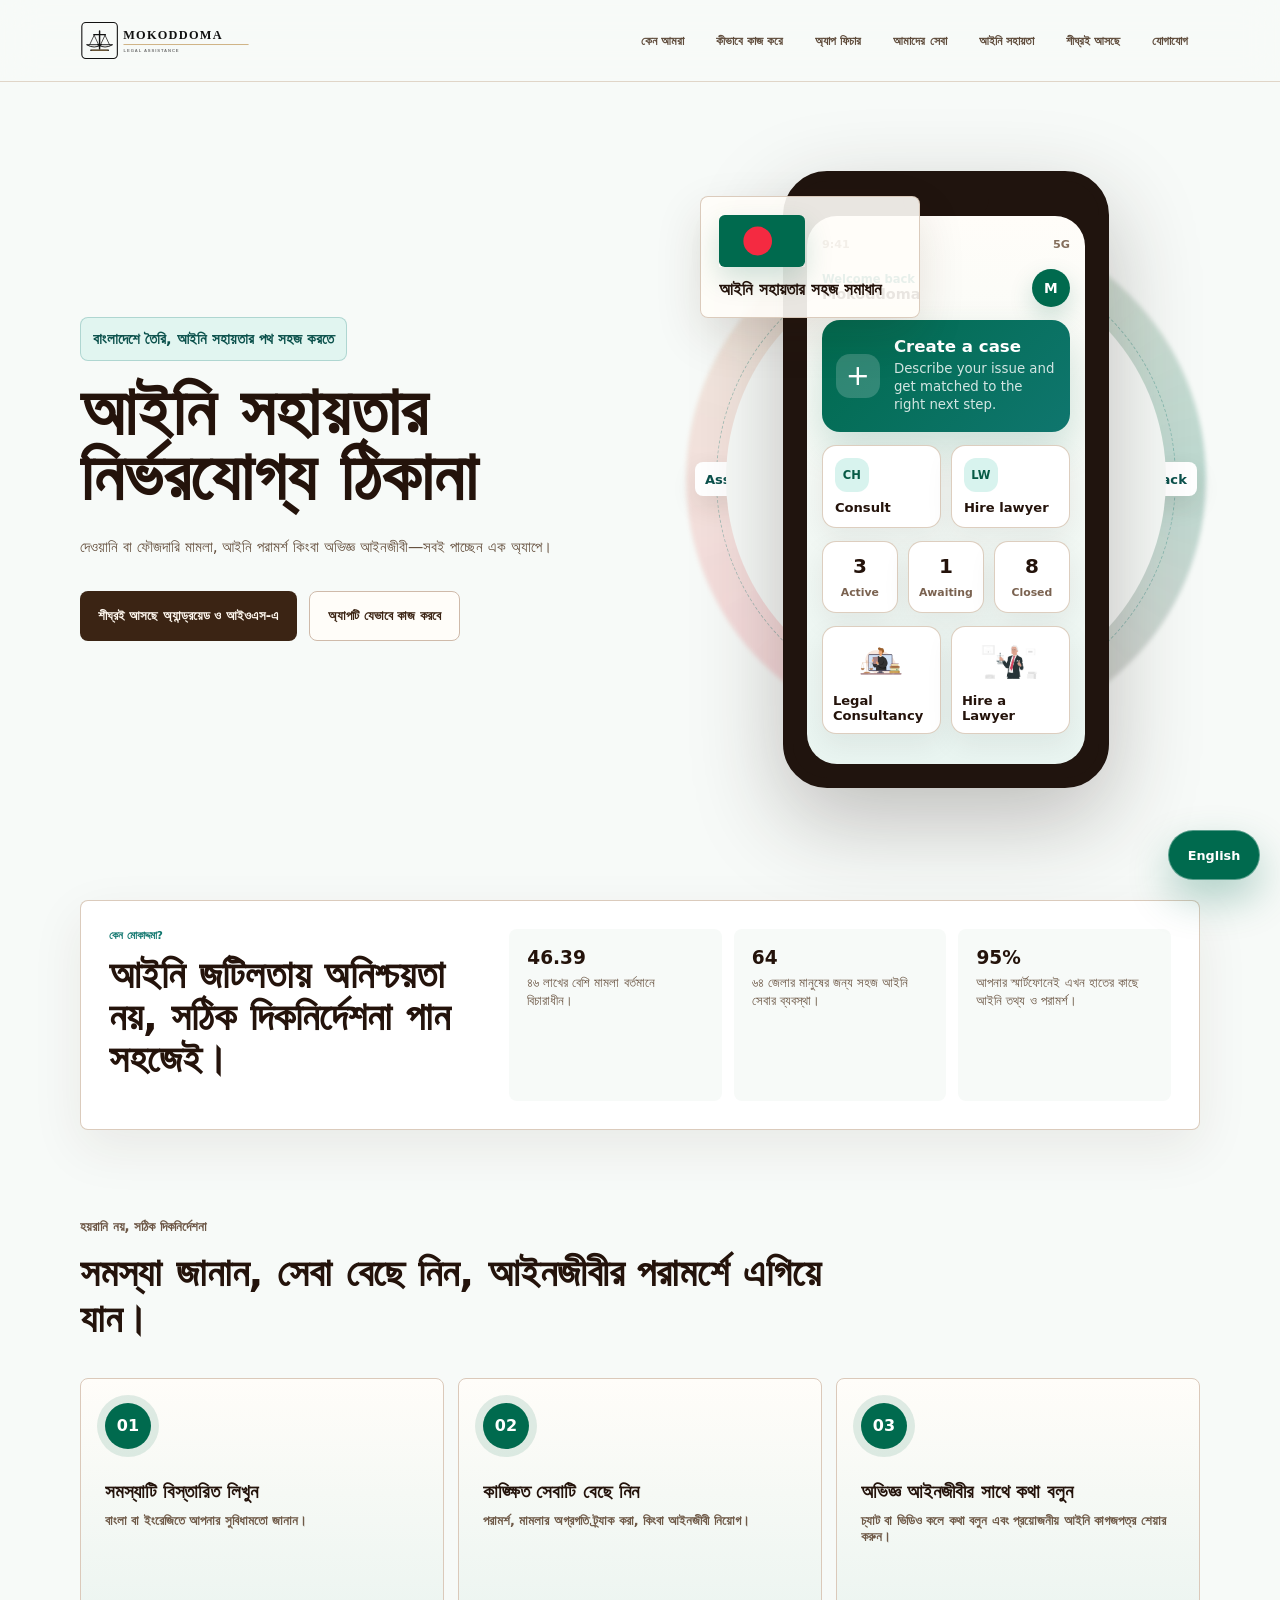
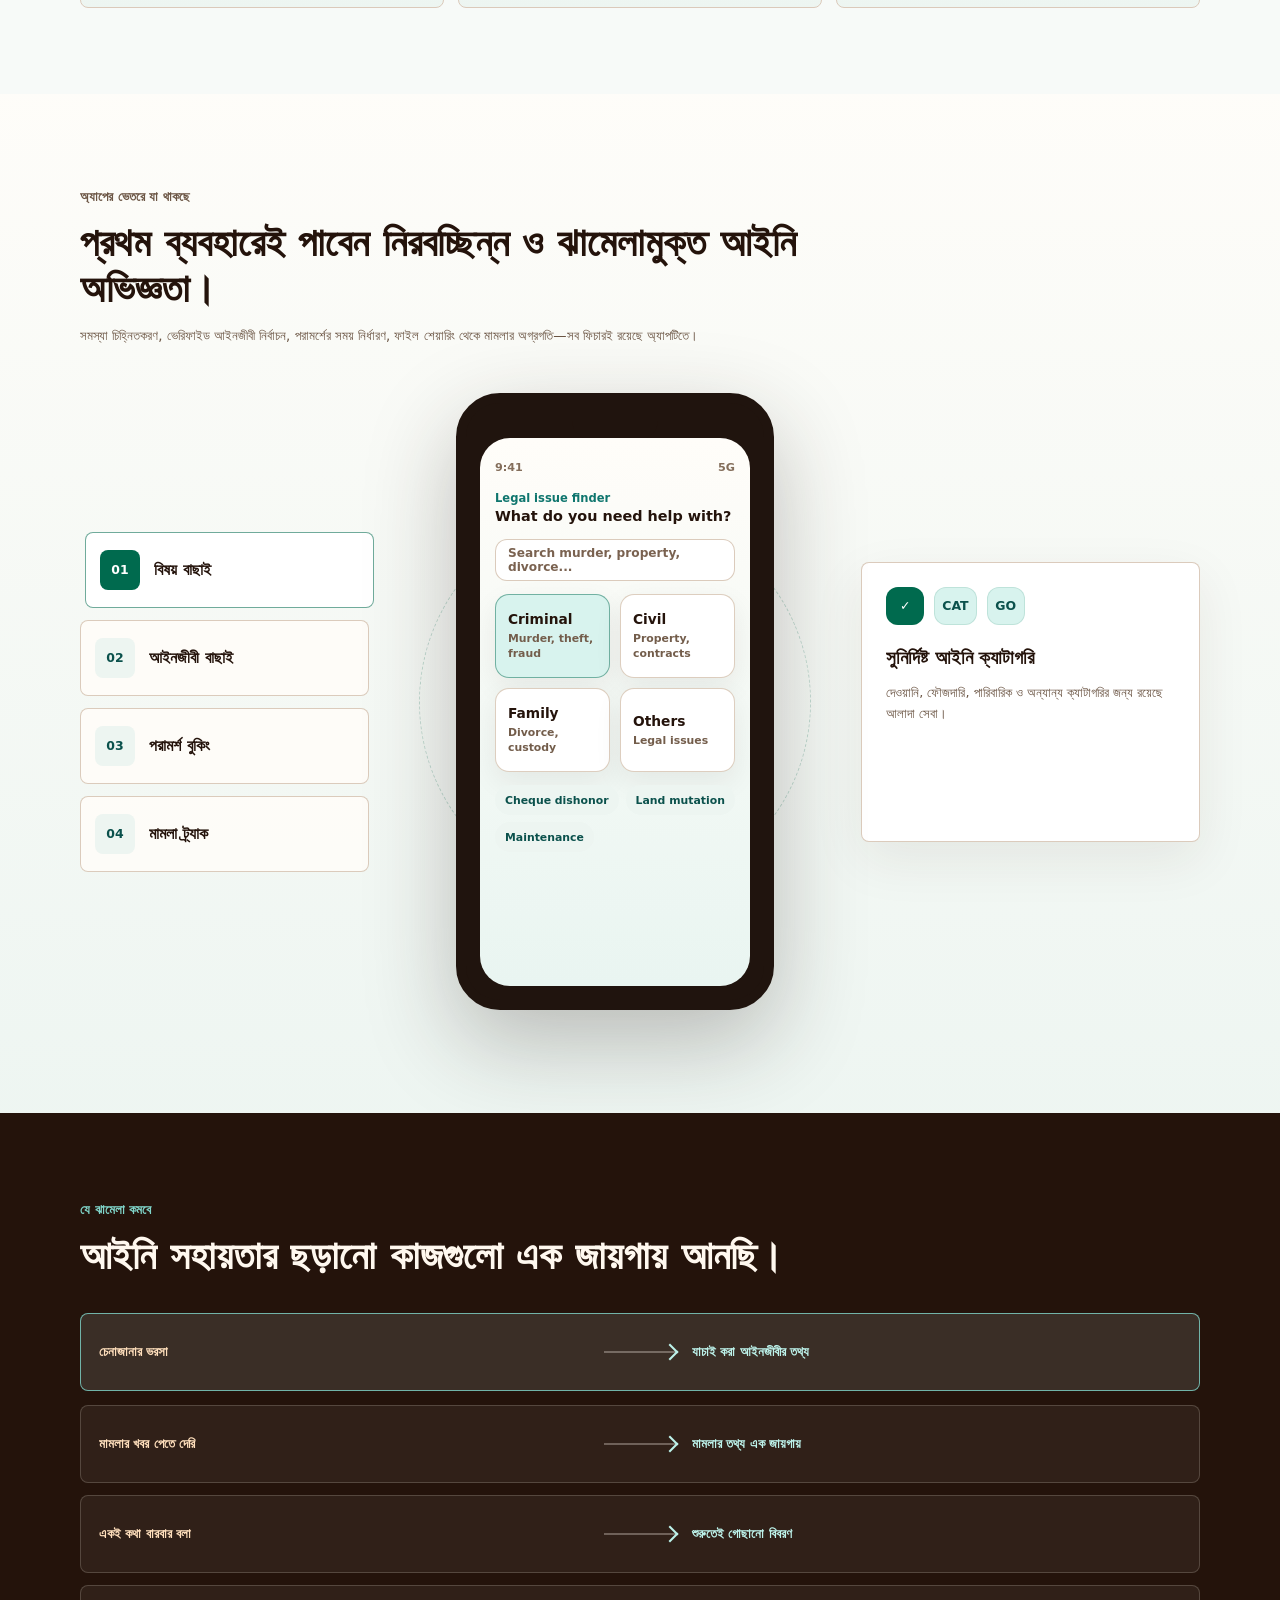
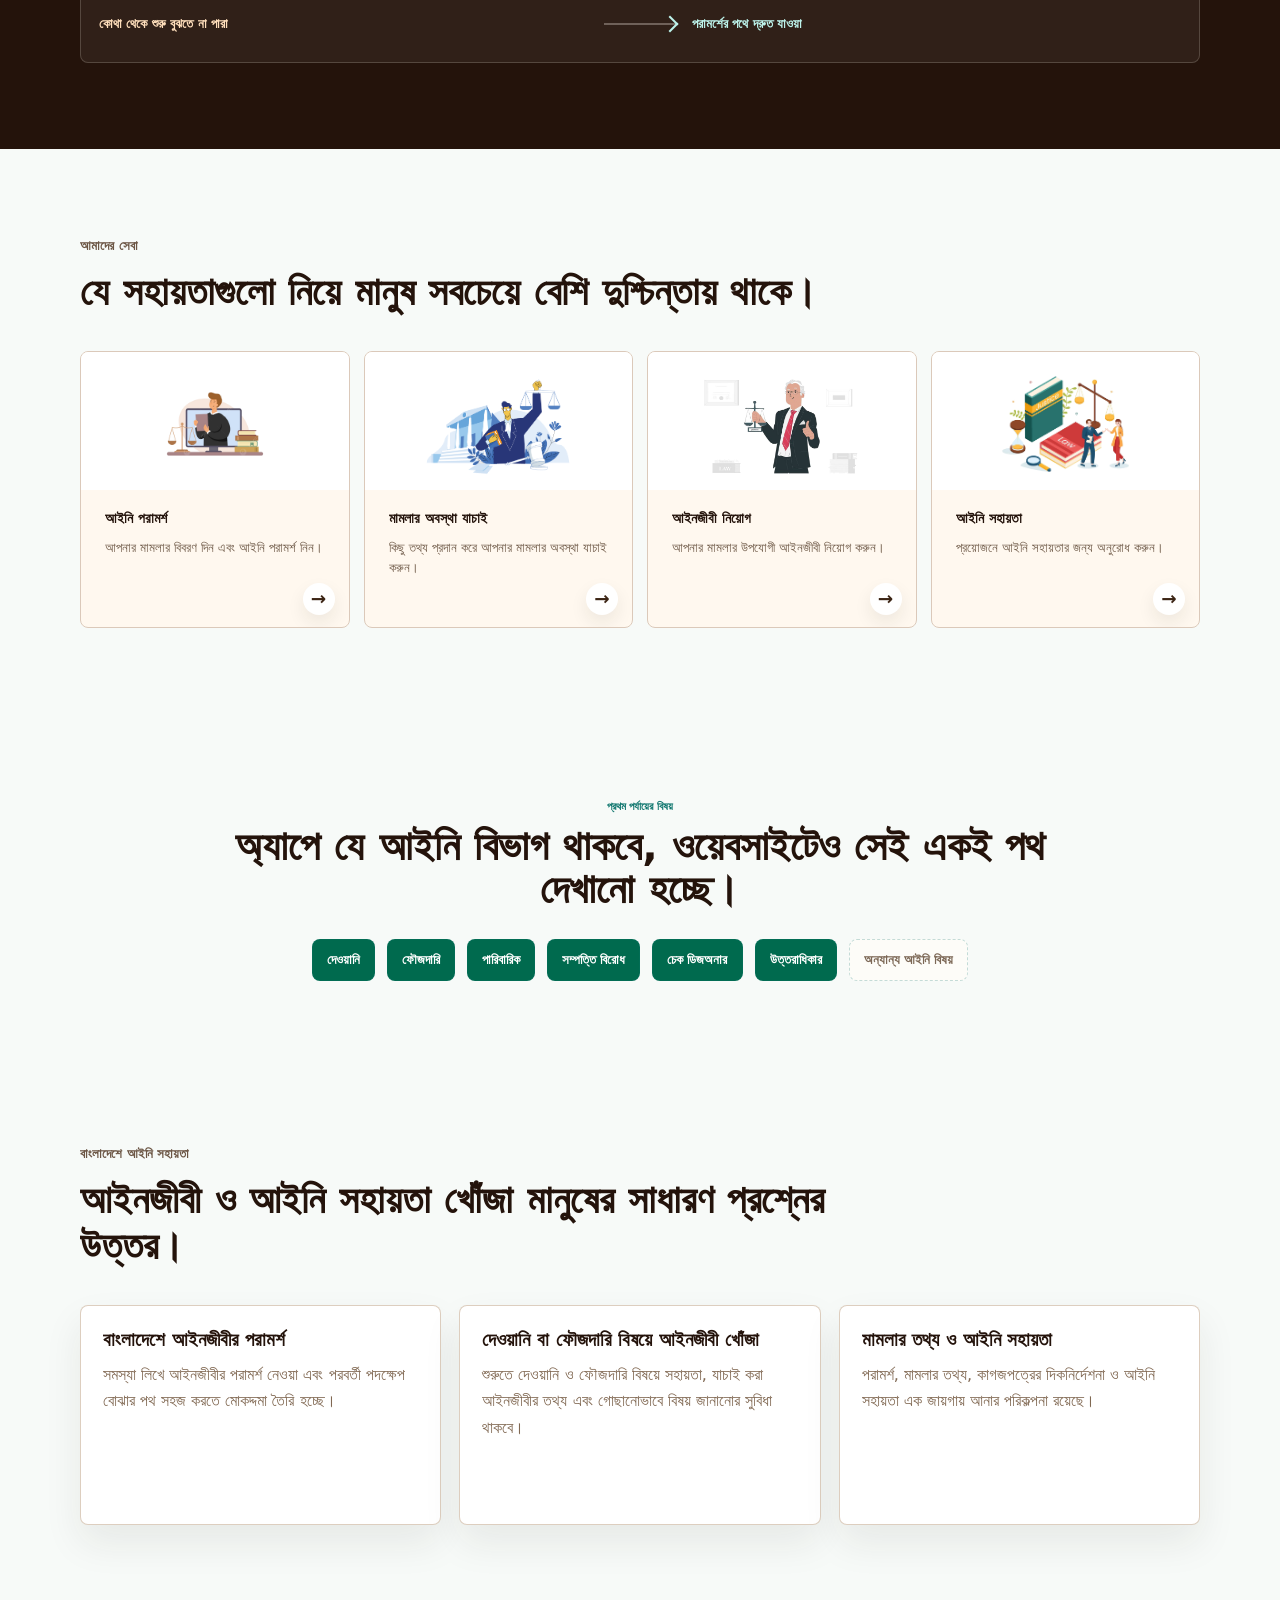
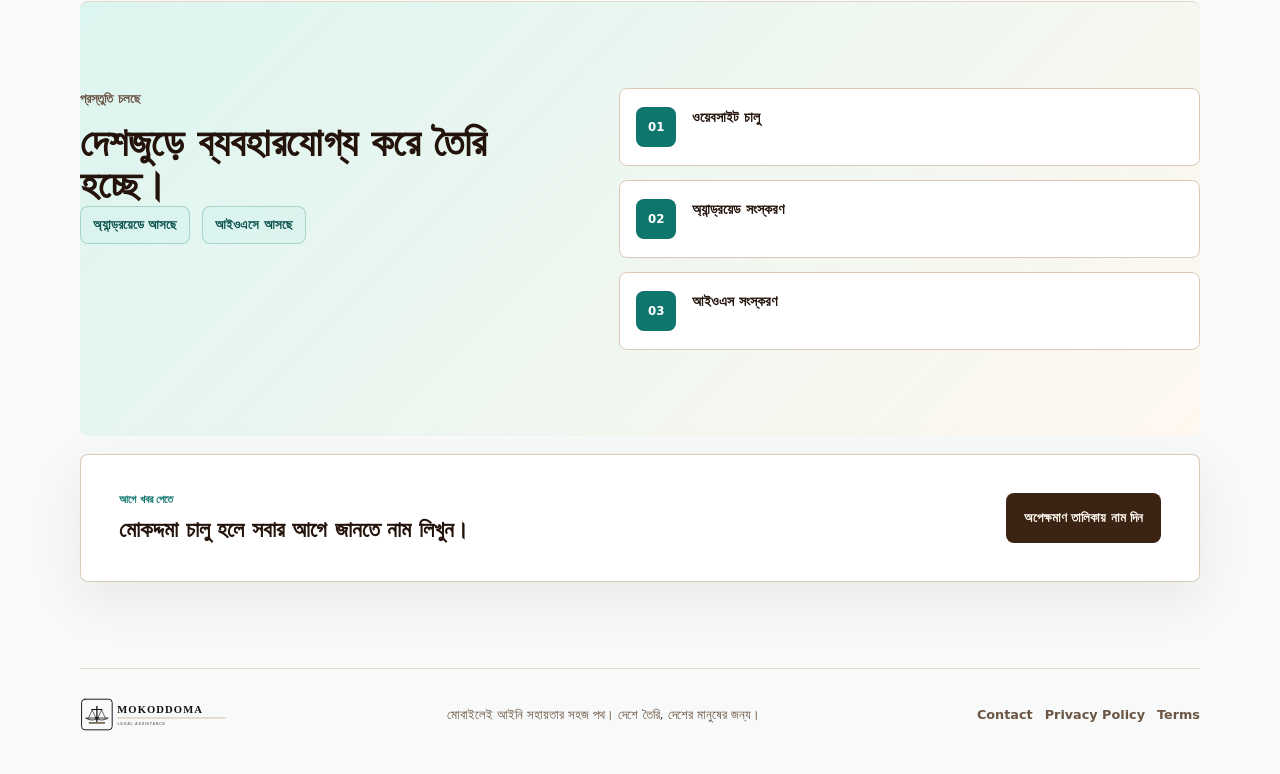
==== commit 5ce4c216: "Polish Bangla website copy" ====
--- a/index.html
+++ b/index.html
@@ -89,12 +89,12 @@
         <img src="./assets/mokoddoma_logo_en_whitebg.svg" alt="Mokoddoma">
       </a>
       <nav class="site-nav" aria-label="Primary navigation">
-        <a href="#why"><span class="lang-en">Why</span><span class="lang-bn">কেন</span></a>
-        <a href="#instant"><span class="lang-en">Instant</span><span class="lang-bn">ধাপ</span></a>
-        <a href="#app-flow"><span class="lang-en">App</span><span class="lang-bn">অ্যাপ</span></a>
-        <a href="#services"><span class="lang-en">Services</span><span class="lang-bn">সেবা</span></a>
-        <a href="#legal-help"><span class="lang-en">Legal Help</span><span class="lang-bn">আইন সহায়তা</span></a>
-        <a href="#launch"><span class="lang-en">Launch</span><span class="lang-bn">আসছে</span></a>
+        <a href="#why"><span class="lang-en">Why</span><span class="lang-bn">কেন আমরা</span></a>
+        <a href="#instant"><span class="lang-en">Instant</span><span class="lang-bn">কীভাবে কাজ করে</span></a>
+        <a href="#app-flow"><span class="lang-en">App</span><span class="lang-bn">অ্যাপ ফিচার</span></a>
+        <a href="#services"><span class="lang-en">Services</span><span class="lang-bn">আমাদের সেবা</span></a>
+        <a href="#legal-help"><span class="lang-en">Legal Help</span><span class="lang-bn">আইনি সহায়তা</span></a>
+        <a href="#launch"><span class="lang-en">Launch</span><span class="lang-bn">শীঘ্রই আসছে</span></a>
         <a href="./contact/index.html"><span class="lang-en">Contact</span><span class="lang-bn">যোগাযোগ</span></a>
       </nav>
     </header>
@@ -104,24 +104,24 @@
         <div class="hero-copy reveal">
           <div class="local-badge">
             <span class="lang-en">Built from Bangladesh, for Bangladesh</span>
-            <span class="lang-bn">বাংলাদেশে তৈরি, দেশের মানুষের আইনগত পথ সহজ করতে</span>
+            <span class="lang-bn">বাংলাদেশে তৈরি, আইনি সহায়তার পথ সহজ করতে</span>
           </div>
           <h1 id="hero-title">
             <span class="lang-en">Legal help, closer to home.</span>
-            <span class="lang-bn">আইনগত সহায়তার পথটা হোক সহজ।</span>
+            <span class="lang-bn">আইনি সহায়তার নির্ভরযোগ্য ঠিকানা</span>
           </h1>
           <p class="hero-lede compact">
             <span class="lang-en">Find lawyers, request legal consultation, track case updates, and get guided legal assistance in one mobile app.</span>
-            <span class="lang-bn">দেওয়ানি বা ফৌজদারি বিষয়ে আইনজীবীর সাথে কথা বলা, মামলার তথ্য জানা ও পরবর্তী করণীয় বুঝে নেওয়ার জন্য এক জায়গা।</span>
+            <span class="lang-bn">দেওয়ানি বা ফৌজদারি মামলা, আইনি পরামর্শ কিংবা অভিজ্ঞ আইনজীবী—সবই পাচ্ছেন এক অ্যাপে।</span>
           </p>
           <div class="hero-actions" aria-label="Main actions">
             <a class="primary-link" href="#launch">
               <span class="lang-en">Android & iOS launching soon</span>
-              <span class="lang-bn">অ্যান্ড্রয়েড ও আইওএসে আসছে</span>
+              <span class="lang-bn">শীঘ্রই আসছে অ্যান্ড্রয়েড ও আইওএস-এ</span>
             </a>
             <a class="secondary-link" href="#instant">
               <span class="lang-en">See the instant path</span>
-              <span class="lang-bn">কীভাবে কাজ করবে দেখুন</span>
+              <span class="lang-bn">অ্যাপটি যেভাবে কাজ করবে</span>
             </a>
           </div>
         </div>
@@ -129,7 +129,7 @@
         <div class="bd-motion-stage reveal" aria-label="Mokoddoma app preview">
           <div class="bd-flag-card">
             <img src="./assets/bangladesh-flag.svg" alt="">
-            <strong><span class="lang-en">Our legal path</span><span class="lang-bn">আইনগত সহায়তার সহজ পথ</span></strong>
+            <strong><span class="lang-en">Our legal path</span><span class="lang-bn">আইনি সহায়তার সহজ সমাধান</span></strong>
           </div>
           <div class="phone-mockup local-phone hero-app-phone" aria-hidden="true">
             <div class="phone-speaker"></div>
@@ -190,68 +190,68 @@
 
       <section class="proof-strip local-proof reveal" id="why" aria-labelledby="why-title">
         <div>
-          <p class="eyebrow"><span class="lang-en">Why we are building</span><span class="lang-bn">কেন দরকার</span></p>
+          <p class="eyebrow"><span class="lang-en">Why we are building</span><span class="lang-bn">কেন মোকাদ্দমা?</span></p>
           <h2 id="why-title">
             <span class="lang-en">Legal stress is already in our homes.</span>
-            <span class="lang-bn">মামলার চিন্তা অনেক ঘরেই আছে, পরিষ্কার পথ কম।</span>
+            <span class="lang-bn">আইনি জটিলতায় অনিশ্চয়তা নয়, সঠিক দিকনির্দেশনা পান সহজেই।</span>
           </h2>
         </div>
         <div class="proof-grid">
           <article>
             <strong>46.39</strong>
             <span class="lang-en">lakh pending cases reported in 2026.</span>
-            <span class="lang-bn">লাখের বেশি মামলা বিচারাধীন হিসেবে উল্লেখ করা হয়েছে।</span>
+            <span class="lang-bn">৪৬ লাখের বেশি মামলা বর্তমানে বিচারাধীন।</span>
           </article>
           <article>
             <strong>64</strong>
             <span class="lang-en">districts need simpler legal access.</span>
-            <span class="lang-bn">জেলায় মানুষ সহজে আইনগত সহায়তা পেতে চায়।</span>
+            <span class="lang-bn">৬৪ জেলার মানুষের জন্য সহজ আইনি সেবার ব্যবস্থা।</span>
           </article>
           <article>
             <strong>95%</strong>
             <span class="lang-en">Android-first mobile reality, with iOS included.</span>
-            <span class="lang-bn">মোবাইলেই আগে তথ্য, যোগাযোগ ও পরামর্শ খোঁজা হয়।</span>
+            <span class="lang-bn">আপনার স্মার্টফোনেই এখন হাতের কাছে আইনি তথ্য ও পরামর্শ।</span>
           </article>
         </div>
       </section>
 
       <section class="instant-section" id="instant" aria-labelledby="instant-title">
         <div class="section-heading reveal">
-          <p class="eyebrow"><span class="lang-en">Less waiting, more direction</span><span class="lang-bn">ঘুরপাক নয়, করণীয়</span></p>
+          <p class="eyebrow"><span class="lang-en">Less waiting, more direction</span><span class="lang-bn">হয়রানি নয়, সঠিক দিকনির্দেশনা</span></p>
           <h2 id="instant-title">
             <span class="lang-en">From confusion to action in three moves.</span>
-            <span class="lang-bn">সমস্যা লিখুন, সহায়তা বাছুন, আইনজীবীর সাথে এগোন।</span>
+            <span class="lang-bn">সমস্যা জানান, সেবা বেছে নিন, আইনজীবীর পরামর্শে এগিয়ে যান।</span>
           </h2>
         </div>
         <div class="instant-path">
           <article class="instant-card reveal">
             <span>01</span>
-            <h3><span class="lang-en">Write it your way</span><span class="lang-bn">ঘটনাটা সহজ করে লিখুন</span></h3>
-            <p><span class="lang-en">Bangla or English.</span><span class="lang-bn">যেমনভাবে বলতে স্বস্তি লাগে।</span></p>
+            <h3><span class="lang-en">Write it your way</span><span class="lang-bn">সমস্যাটি বিস্তারিত লিখুন</span></h3>
+            <p><span class="lang-en">Bangla or English.</span><span class="lang-bn">বাংলা বা ইংরেজিতে আপনার সুবিধামতো জানান।</span></p>
           </article>
           <article class="instant-card reveal">
             <span>02</span>
-            <h3><span class="lang-en">Pick the help</span><span class="lang-bn">প্রয়োজনের ধরন বাছুন</span></h3>
-            <p><span class="lang-en">Consult, track, hire, assist.</span><span class="lang-bn">পরামর্শ, মামলার তথ্য, আইনজীবী বা সহায়তা।</span></p>
+            <h3><span class="lang-en">Pick the help</span><span class="lang-bn">কাঙ্ক্ষিত সেবাটি বেছে নিন</span></h3>
+            <p><span class="lang-en">Consult, track, hire, assist.</span><span class="lang-bn">পরামর্শ, মামলার অগ্রগতি ট্র্যাক করা, কিংবা আইনজীবী নিয়োগ।</span></p>
           </article>
           <article class="instant-card reveal">
             <span>03</span>
-            <h3><span class="lang-en">Move with a lawyer</span><span class="lang-bn">বিজ্ঞ আইনজীবীর সাথে কথা বলুন</span></h3>
-            <p><span class="lang-en">Chat, video, documents.</span><span class="lang-bn">কথা, প্রয়োজনীয় কাগজপত্র ও পরবর্তী পদক্ষেপ।</span></p>
+            <h3><span class="lang-en">Move with a lawyer</span><span class="lang-bn">অভিজ্ঞ আইনজীবীর সাথে কথা বলুন</span></h3>
+            <p><span class="lang-en">Chat, video, documents.</span><span class="lang-bn">চ্যাট বা ভিডিও কলে কথা বলুন এবং প্রয়োজনীয় আইনি কাগজপত্র শেয়ার করুন।</span></p>
           </article>
         </div>
       </section>
 
       <section class="app-flow-section" id="app-flow" aria-labelledby="app-flow-title">
         <div class="section-heading reveal">
-          <p class="eyebrow"><span class="lang-en">Inside the app</span><span class="lang-bn">অ্যাপের ভিতরের পথ</span></p>
+          <p class="eyebrow"><span class="lang-en">Inside the app</span><span class="lang-bn">অ্যাপের ভেতরে যা থাকছে</span></p>
           <h2 id="app-flow-title">
             <span class="lang-en">A legal journey that feels connected from the first tap.</span>
-            <span class="lang-bn">প্রথম ট্যাপ থেকেই গোছানো আইনগত সহায়তার অভিজ্ঞতা।</span>
+            <span class="lang-bn">প্রথম ব্যবহারেই পাবেন নিরবচ্ছিন্ন ও ঝামেলামুক্ত আইনি অভিজ্ঞতা।</span>
           </h2>
           <p>
             <span class="lang-en">These mockups follow the React Native app flow: issue finder, verified lawyer discovery, consultation booking, secure chat, and case progress.</span>
-            <span class="lang-bn">এই মকআপগুলো অ্যাপের আসল ফ্লো অনুসরণ করে: সমস্যার ধরন বাছাই, যাচাই করা আইনজীবী, পরামর্শের সময়, চ্যাট ও মামলার অগ্রগতি।</span>
+            <span class="lang-bn">সমস্যা চিহ্নিতকরণ, ভেরিফাইড আইনজীবী নির্বাচন, পরামর্শের সময় নির্ধারণ, ফাইল শেয়ারিং থেকে মামলার অগ্রগতি—সব ফিচারই রয়েছে অ্যাপটিতে।</span>
           </p>
         </div>
 
@@ -380,8 +380,8 @@
                 <span>CAT</span>
                 <span>GO</span>
               </div>
-              <h3><span class="lang-en">Use the app’s real legal categories.</span><span class="lang-bn">অ্যাপের আসল ক্যাটাগরি দেখানো হবে।</span></h3>
-              <p><span class="lang-en">Civil, Criminal, Family, and Others can become clickable website previews instead of static coming-soon chips.</span><span class="lang-bn">দেওয়ানি, ফৌজদারি, পারিবারিক ও অন্যান্য বিষয় ওয়েবসাইটে ইন্টারঅ্যাকটিভ প্রিভিউ হিসেবে দেখানো যাবে।</span></p>
+              <h3><span class="lang-en">Use the app’s real legal categories.</span><span class="lang-bn">সুনির্দিষ্ট আইনি ক্যাটাগরি</span></h3>
+              <p><span class="lang-en">Civil, Criminal, Family, and Others can become clickable website previews instead of static coming-soon chips.</span><span class="lang-bn">দেওয়ানি, ফৌজদারি, পারিবারিক ও অন্যান্য ক্যাটাগরির জন্য রয়েছে আলাদা সেবা।</span></p>
             </article>
             <article class="flow-copy" data-flow-copy="lawyer">
               <div class="flow-icon-row" aria-hidden="true">
@@ -389,8 +389,8 @@
                 <span>ID</span>
                 <span>BAR</span>
               </div>
-              <h3><span class="lang-en">Make trust visible through UI.</span><span class="lang-bn">বিশ্বাস তৈরি হবে তথ্য দেখিয়ে।</span></h3>
-              <p><span class="lang-en">LIN number, bar association, district, fee, expertise, and chat/video options should appear as product proof.</span><span class="lang-bn">LIN নম্বর, বার অ্যাসোসিয়েশন, জেলা, ফি, অভিজ্ঞতা ও চ্যাট/ভিডিও অপশনই হবে প্রোডাক্ট প্রমাণ।</span></p>
+              <h3><span class="lang-en">Make trust visible through UI.</span><span class="lang-bn">যাচাইকৃত অভিজ্ঞ আইনজীবী</span></h3>
+              <p><span class="lang-en">LIN number, bar association, district, fee, expertise, and chat/video options should appear as product proof.</span><span class="lang-bn">আইনজীবীর লাইসেন্স নম্বর, বার অ্যাসোসিয়েশন, জেলা, ফি এবং অভিজ্ঞতা স্পষ্টত প্রদর্শিত।</span></p>
             </article>
             <article class="flow-copy" data-flow-copy="consult">
               <div class="flow-icon-row" aria-hidden="true">
@@ -419,7 +419,7 @@
           <p class="eyebrow"><span class="lang-en">What changes</span><span class="lang-bn">যে ঝামেলা কমবে</span></p>
           <h2 id="solution-title">
             <span class="lang-en">The scattered steps come together.</span>
-            <span class="lang-bn">আইনগত সহায়তার ছড়ানো কাজগুলো এক জায়গায় আনছি।</span>
+            <span class="lang-bn">আইনি সহায়তার ছড়ানো কাজগুলো এক জায়গায় আনছি।</span>
           </h2>
         </div>
         <div class="comparison-board reveal" data-comparison-board>
@@ -448,7 +448,7 @@
 
       <section class="section-band" id="services" aria-labelledby="services-title">
         <div class="section-heading reveal">
-          <p class="eyebrow"><span class="lang-en">Services</span><span class="lang-bn">সেবা</span></p>
+          <p class="eyebrow"><span class="lang-en">Services</span><span class="lang-bn">আমাদের সেবা</span></p>
           <h2 id="services-title">
             <span class="lang-en">The help people actually look for.</span>
             <span class="lang-bn">যে সহায়তাগুলো নিয়ে মানুষ সবচেয়ে বেশি দুশ্চিন্তায় থাকে।</span>
@@ -502,7 +502,7 @@
         <p class="eyebrow"><span class="lang-en">Case types</span><span class="lang-bn">প্রথম পর্যায়ের বিষয়</span></p>
         <h2 id="case-title">
           <span class="lang-en">Start with the same legal categories people see in the app.</span>
-          <span class="lang-bn">অ্যাপে যে আইনগত বিভাগ থাকবে, ওয়েবসাইটেও সেই একই পথ দেখানো হচ্ছে।</span>
+          <span class="lang-bn">অ্যাপে যে আইনি বিভাগ থাকবে, ওয়েবসাইটেও সেই একই পথ দেখানো হচ্ছে।</span>
         </h2>
         <div class="case-chips" aria-label="Supported case categories">
           <span class="is-live"><span class="lang-en">Civil</span><span class="lang-bn">দেওয়ানি</span></span>
@@ -511,16 +511,16 @@
           <span class="is-live"><span class="lang-en">Property disputes</span><span class="lang-bn">সম্পত্তি বিরোধ</span></span>
           <span class="is-live"><span class="lang-en">Cheque dishonor</span><span class="lang-bn">চেক ডিজঅনার</span></span>
           <span class="is-live"><span class="lang-en">Inheritance</span><span class="lang-bn">উত্তরাধিকার</span></span>
-          <span class="is-soon"><span class="lang-en">Other legal issues</span><span class="lang-bn">অন্যান্য আইনগত বিষয়</span></span>
+          <span class="is-soon"><span class="lang-en">Other legal issues</span><span class="lang-bn">অন্যান্য আইনি বিষয়</span></span>
         </div>
       </section>
 
       <section class="seo-faq-section" id="legal-help" aria-labelledby="legal-help-title">
         <div class="section-heading reveal">
-          <p class="eyebrow"><span class="lang-en">Legal help Bangladesh</span><span class="lang-bn">বাংলাদেশে আইনগত সহায়তা</span></p>
+          <p class="eyebrow"><span class="lang-en">Legal help Bangladesh</span><span class="lang-bn">বাংলাদেশে আইনি সহায়তা</span></p>
           <h2 id="legal-help-title">
             <span class="lang-en">Search-friendly answers for people looking for lawyers and legal help.</span>
-            <span class="lang-bn">আইনজীবী ও আইনগত সহায়তা খোঁজা মানুষের সাধারণ প্রশ্নের উত্তর।</span>
+            <span class="lang-bn">আইনজীবী ও আইনি সহায়তা খোঁজা মানুষের সাধারণ প্রশ্নের উত্তর।</span>
           </h2>
         </div>
         <div class="faq-grid">
@@ -533,8 +533,8 @@
             <p><span class="lang-en">The app will focus first on civil and criminal support, with verified lawyer discovery and guided intake for common legal concerns.</span><span class="lang-bn">শুরুতে দেওয়ানি ও ফৌজদারি বিষয়ে সহায়তা, যাচাই করা আইনজীবীর তথ্য এবং গোছানোভাবে বিষয় জানানোর সুবিধা থাকবে।</span></p>
           </article>
           <article class="faq-card reveal">
-            <h3><span class="lang-en">Case status and legal assistance</span><span class="lang-bn">মামলার তথ্য ও আইনগত সহায়তা</span></h3>
-            <p><span class="lang-en">Mokoddoma plans to bring consultation, case tracking, document guidance, and legal assistance into one mobile-first experience.</span><span class="lang-bn">পরামর্শ, মামলার তথ্য, কাগজপত্রের দিকনির্দেশনা ও আইনগত সহায়তা এক জায়গায় আনার পরিকল্পনা রয়েছে।</span></p>
+            <h3><span class="lang-en">Case status and legal assistance</span><span class="lang-bn">মামলার তথ্য ও আইনি সহায়তা</span></h3>
+            <p><span class="lang-en">Mokoddoma plans to bring consultation, case tracking, document guidance, and legal assistance into one mobile-first experience.</span><span class="lang-bn">পরামর্শ, মামলার তথ্য, কাগজপত্রের দিকনির্দেশনা ও আইনি সহায়তা এক জায়গায় আনার পরিকল্পনা রয়েছে।</span></p>
           </article>
         </div>
       </section>
@@ -589,7 +589,7 @@
 
     <footer class="site-footer">
       <img src="./assets/mokoddoma_logo_en_whitebg.svg" alt="Mokoddoma">
-      <p><span class="lang-en">Bangladesh's own mobile-first legal help app. Launching soon.</span><span class="lang-bn">মোবাইলেই আইনগত সহায়তার সহজ পথ। দেশে তৈরি, দেশের মানুষের জন্য।</span></p>
+      <p><span class="lang-en">Bangladesh's own mobile-first legal help app. Launching soon.</span><span class="lang-bn">মোবাইলেই আইনি সহায়তার সহজ পথ। দেশে তৈরি, দেশের মানুষের জন্য।</span></p>
       <nav class="footer-links" aria-label="Footer navigation">
         <a href="./contact/index.html">Contact</a>
         <a href="./privacy/">Privacy Policy</a>
